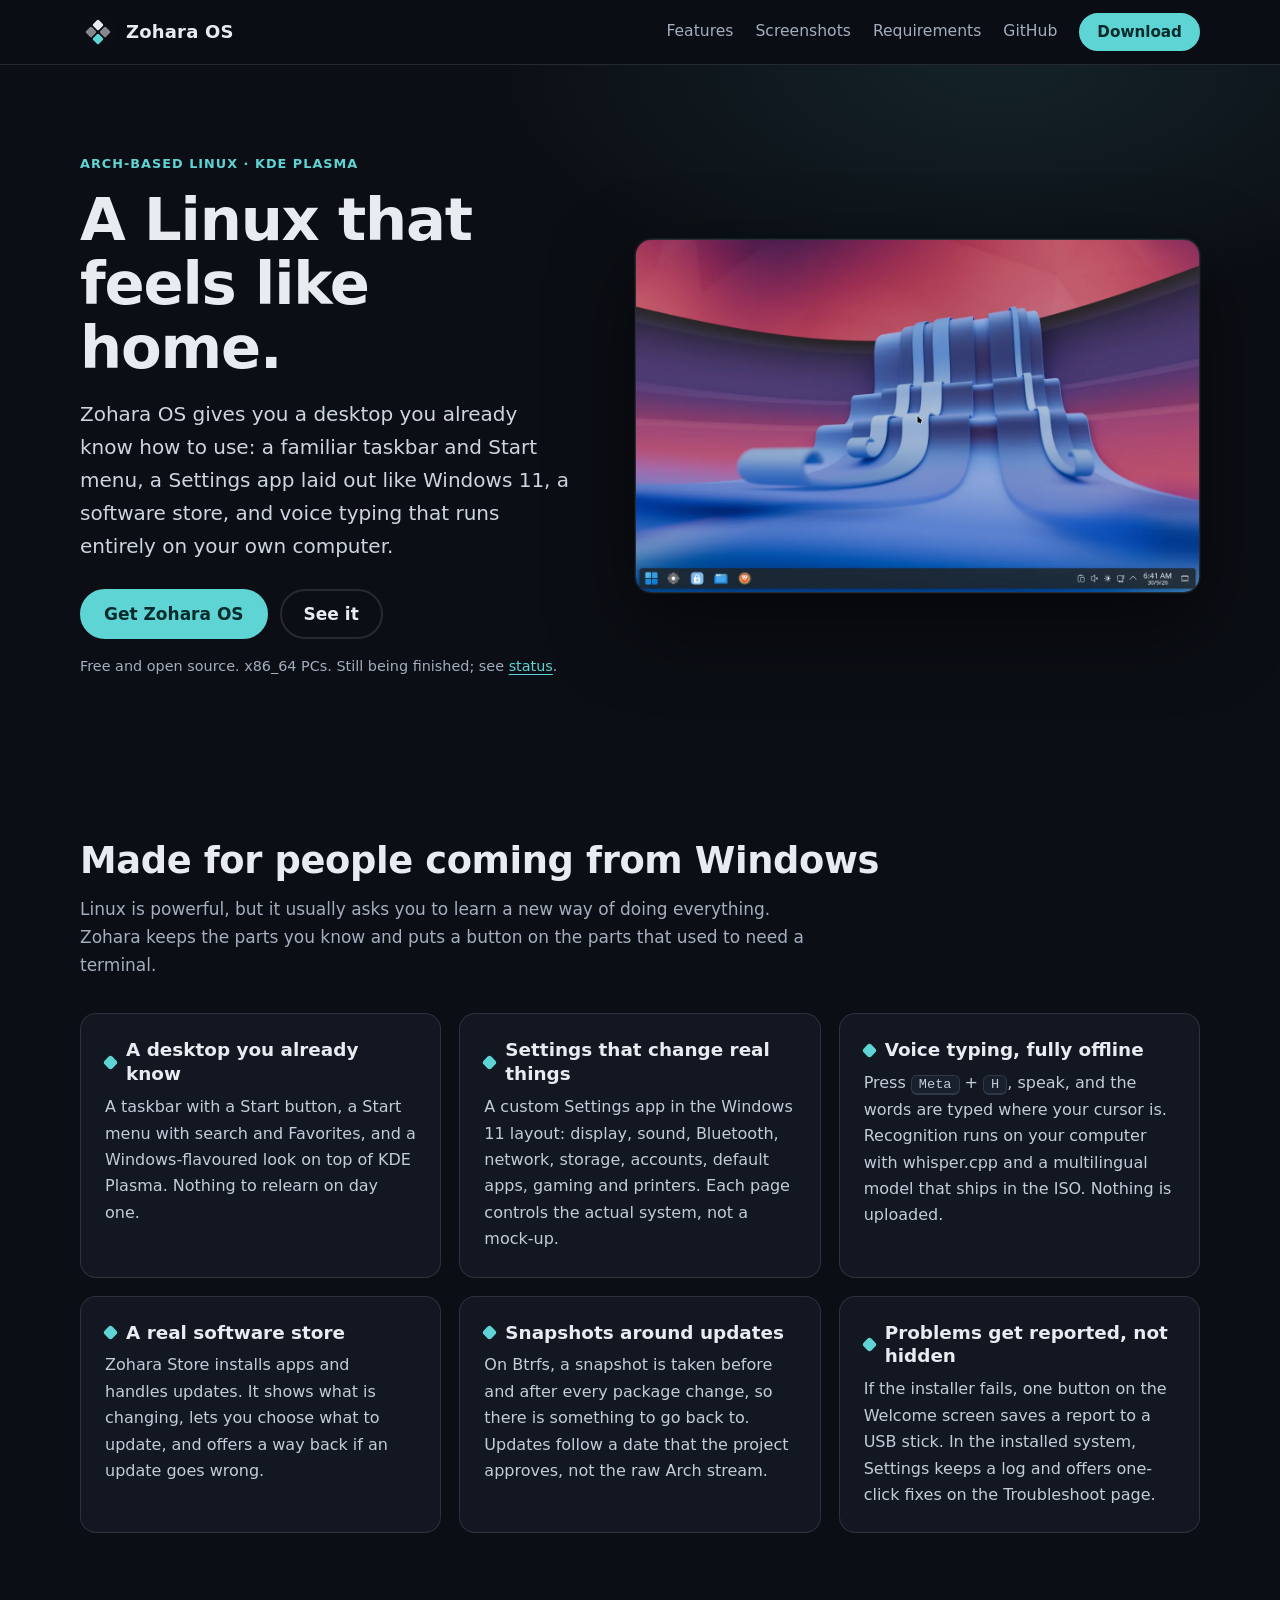
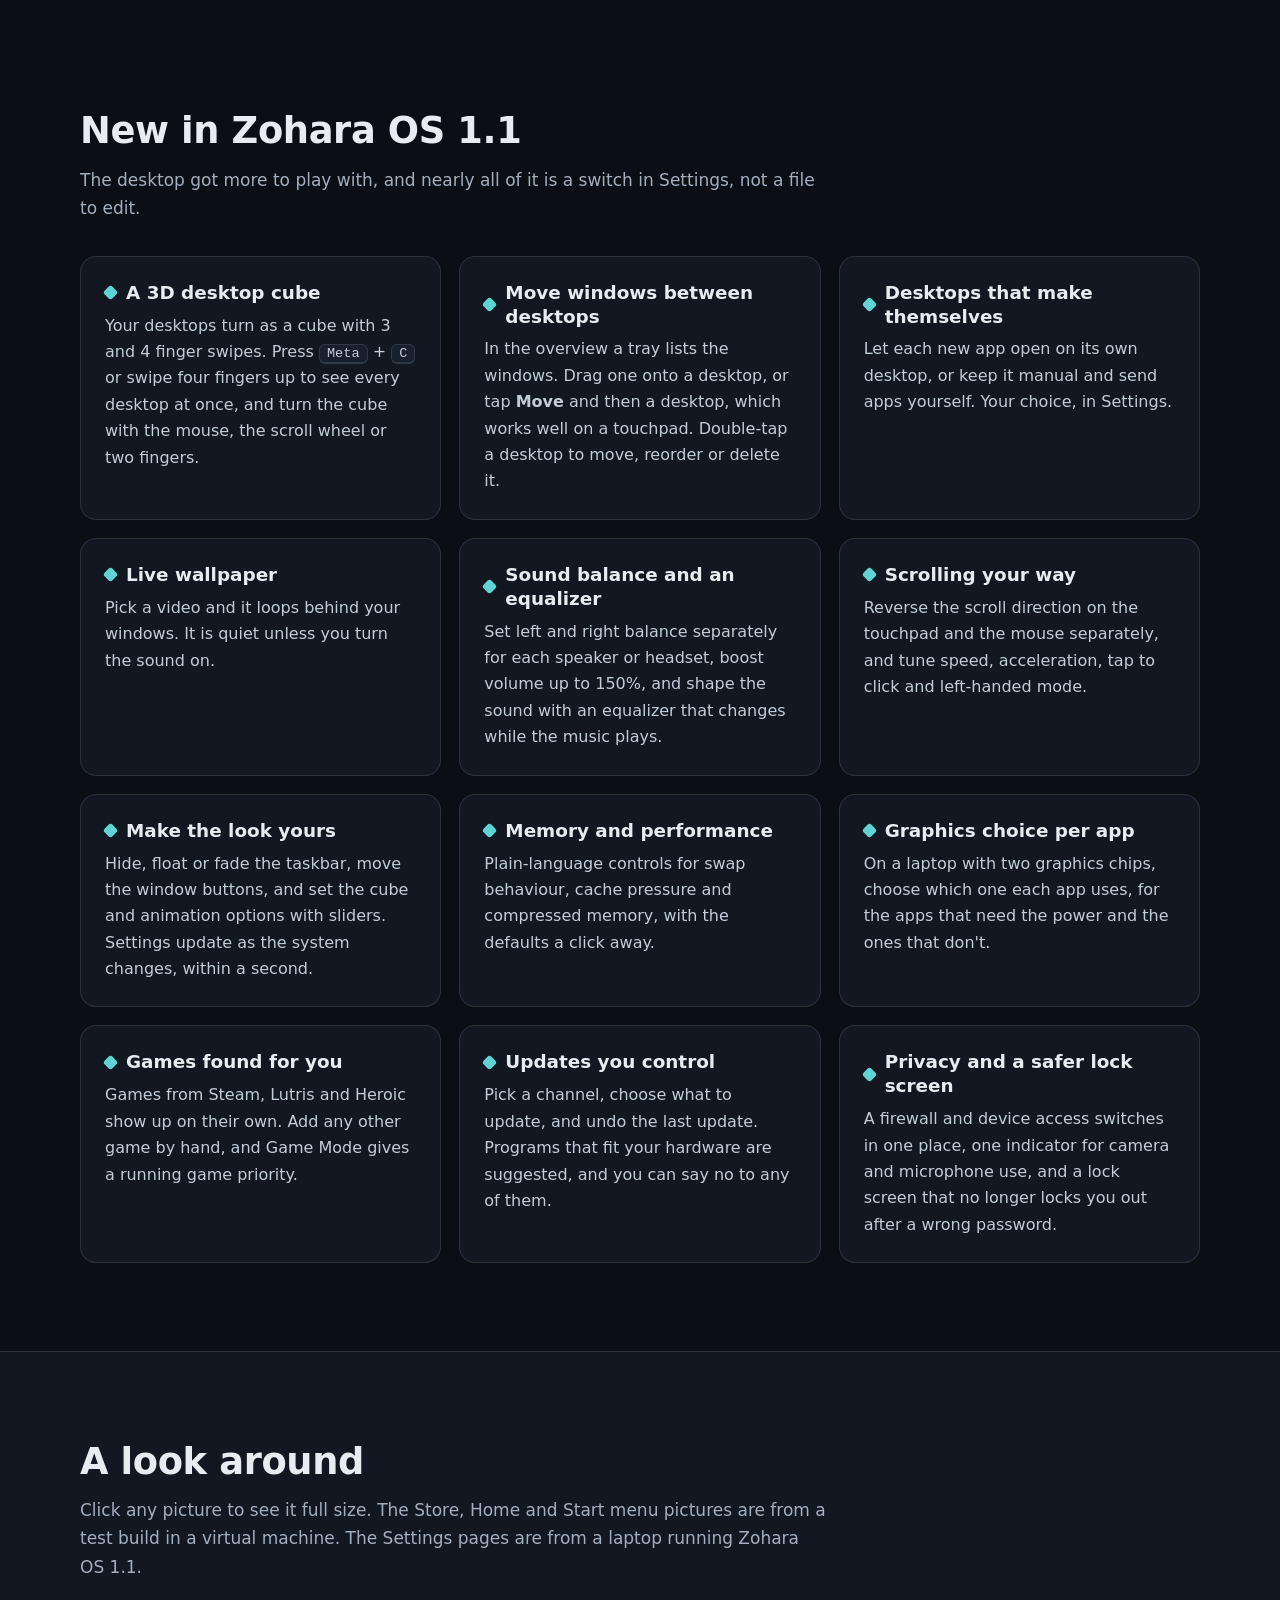
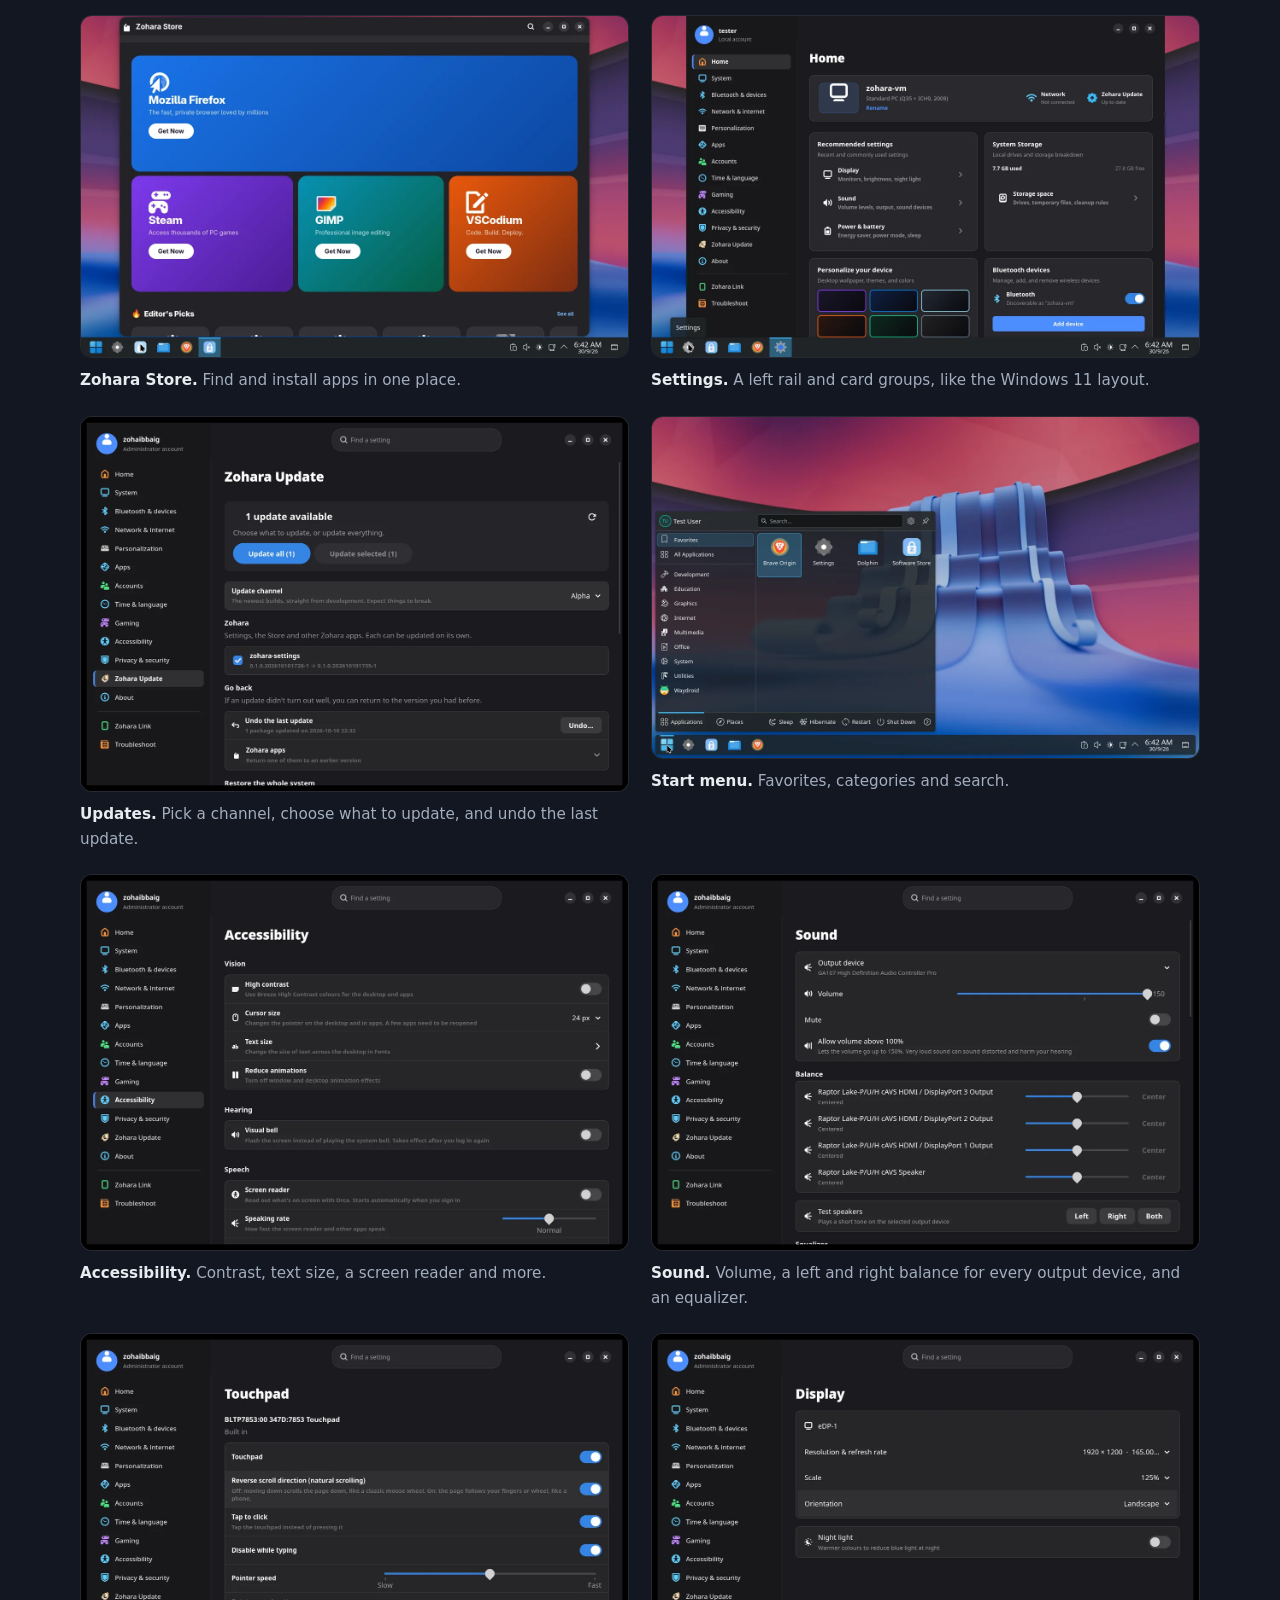
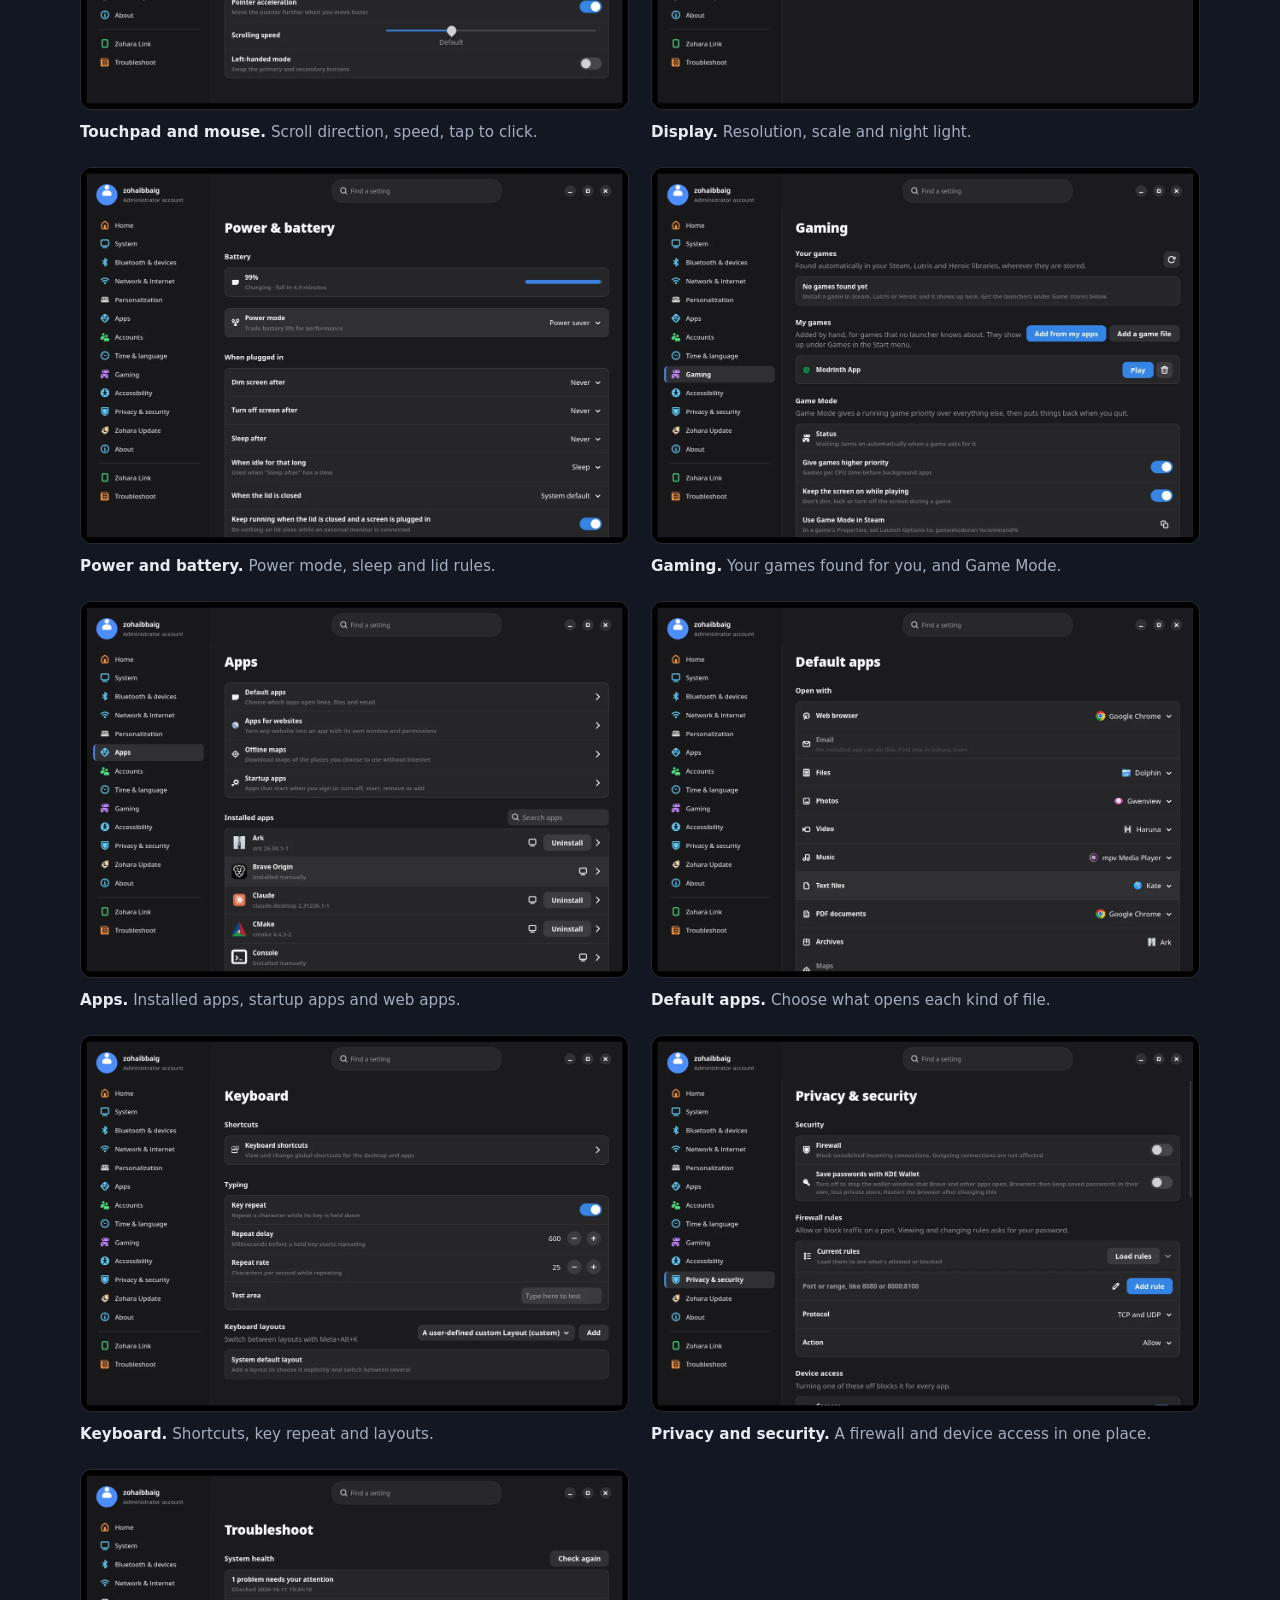
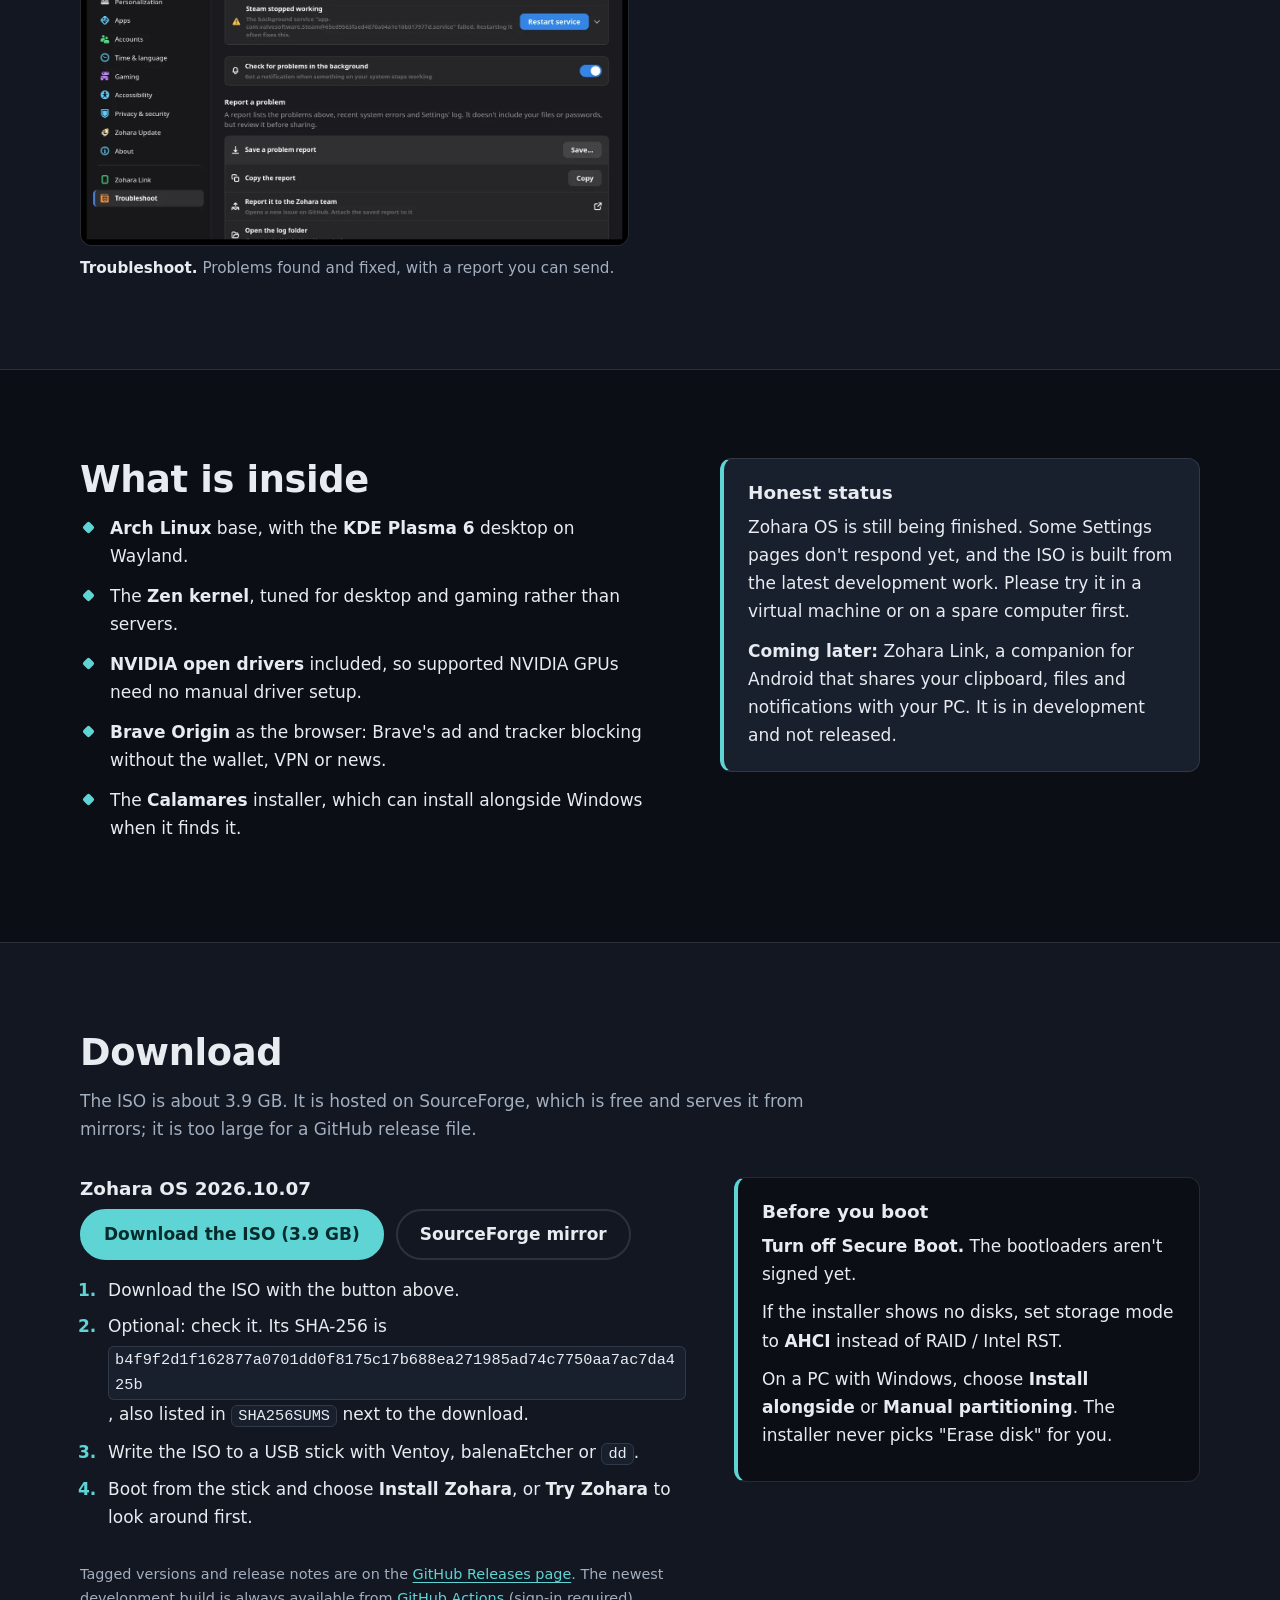
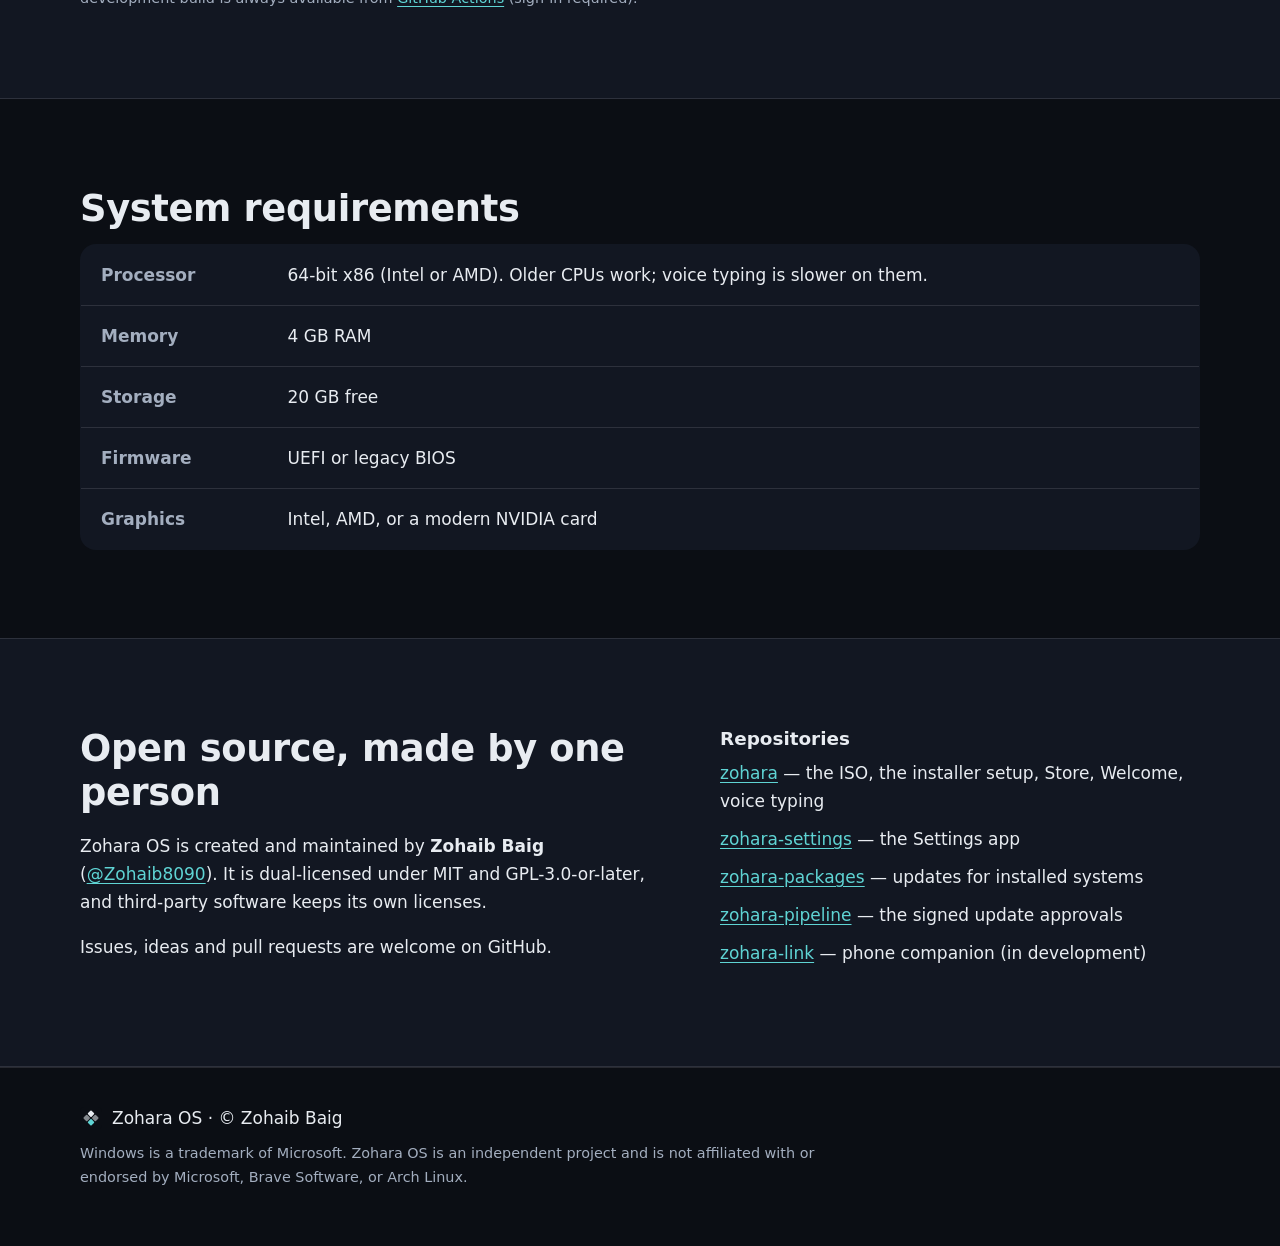
==== index.html @ bcb79da7 "Draft for Zohara OS 1.1: new features section (12 cards), real Settings screenshots, updated descrip" ====
<!doctype html>
<html lang="en">
<head>
  <meta charset="utf-8">
  <meta name="viewport" content="width=device-width, initial-scale=1">
  <title>Zohara OS — a Linux that feels like home</title>
  <meta name="description" content="Zohara OS 1.1 is an Arch-based Linux with a desktop Windows users already know: a taskbar and Start menu, a 3D desktop cube, a Windows 11-style Settings app, a software store and voice typing that runs on your own computer.">
  <meta name="theme-color" content="#0B0E14">
  <meta name="color-scheme" content="dark">
  <meta property="og:title" content="Zohara OS — a Linux that feels like home">
  <meta property="og:description" content="A Windows-familiar Linux desktop with its own Settings app, software store and offline voice typing.">
  <meta property="og:type" content="website">
  <link rel="canonical" href="https://zohara-website.onrender.com/">
  <meta property="og:url" content="https://zohara-website.onrender.com/">
  <meta property="og:image" content="https://zohara-website.onrender.com/assets/img/desktop.webp">
  <meta name="twitter:card" content="summary_large_image">
  <link rel="icon" href="assets/logo.svg" type="image/svg+xml">
  <link rel="stylesheet" href="style.css">
</head>
<body>
  <a class="skip" href="#main">Skip to content</a>

  <header class="site-header">
    <div class="wrap bar">
      <a class="brand" href="#top" aria-label="Zohara OS, home">
        <img src="assets/logo.svg" width="36" height="36" alt="">
        <span>Zohara OS</span>
      </a>
      <nav aria-label="Main">
        <a href="#features">Features</a>
        <a href="#screenshots">Screenshots</a>
        <a href="#requirements">Requirements</a>
        <a href="https://github.com/Zohaib8090/zohara">GitHub</a>
        <a class="btn btn-small" href="#download">Download</a>
      </nav>
    </div>
  </header>

  <main id="main">
    <section class="hero" id="top">
      <div class="wrap hero-grid">
        <div class="hero-text">
          <p class="eyebrow">Arch-based Linux · KDE Plasma</p>
          <h1>A Linux that feels like home.</h1>
          <p class="lead">Zohara OS gives you a desktop you already know how to use: a familiar taskbar and Start menu, a Settings app laid out like Windows 11, a software store, and voice typing that runs entirely on your own computer.</p>
          <p class="cta">
            <a class="btn" href="#download">Get Zohara OS</a>
            <a class="btn btn-ghost" href="#screenshots">See it</a>
          </p>
          <p class="fine">Free and open source. x86_64 PCs. Still being finished; see <a href="#status">status</a>.</p>
        </div>
        <figure class="hero-shot">
          <img src="assets/img/desktop.webp" width="1280" height="800" alt="The Zohara OS desktop: a blue and coral wallpaper, with a taskbar along the bottom holding the Start button, Settings, Software Store, Files and Brave Origin.">
        </figure>
      </div>
    </section>

    <section id="features" class="section">
      <div class="wrap">
        <h2>Made for people coming from Windows</h2>
        <p class="section-lead">Linux is powerful, but it usually asks you to learn a new way of doing everything. Zohara keeps the parts you know and puts a button on the parts that used to need a terminal.</p>
        <div class="cards">
          <article class="card">
            <h3>A desktop you already know</h3>
            <p>A taskbar with a Start button, a Start menu with search and Favorites, and a Windows-flavoured look on top of KDE Plasma. Nothing to relearn on day one.</p>
          </article>
          <article class="card">
            <h3>Settings that change real things</h3>
            <p>A custom Settings app in the Windows 11 layout: display, sound, Bluetooth, network, storage, accounts, default apps, gaming and printers. Each page controls the actual system, not a mock-up.</p>
          </article>
          <article class="card">
            <h3>Voice typing, fully offline</h3>
            <p>Press <kbd>Meta</kbd> + <kbd>H</kbd>, speak, and the words are typed where your cursor is. Recognition runs on your computer with whisper.cpp and a multilingual model that ships in the ISO. Nothing is uploaded.</p>
          </article>
          <article class="card">
            <h3>A real software store</h3>
            <p>Zohara Store installs apps and handles updates. It shows what is changing, lets you choose what to update, and offers a way back if an update goes wrong.</p>
          </article>
          <article class="card">
            <h3>Snapshots around updates</h3>
            <p>On Btrfs, a snapshot is taken before and after every package change, so there is something to go back to. Updates follow a date that the project approves, not the raw Arch stream.</p>
          </article>
          <article class="card">
            <h3>Problems get reported, not hidden</h3>
            <p>If the installer fails, one button on the Welcome screen saves a report to a USB stick. In the installed system, Settings keeps a log and offers one-click fixes on the Troubleshoot page.</p>
          </article>
        </div>
      </div>
    </section>

    <section id="new" class="section">
      <div class="wrap">
        <h2>New in Zohara OS 1.1</h2>
        <p class="section-lead">The desktop got more to play with, and nearly all of it is a switch in Settings, not a file to edit.</p>
        <div class="cards">
          <article class="card">
            <h3>A 3D desktop cube</h3>
            <p>Your desktops turn as a cube with 3 and 4 finger swipes. Press <kbd>Meta</kbd> + <kbd>C</kbd> or swipe four fingers up to see every desktop at once, and turn the cube with the mouse, the scroll wheel or two fingers.</p>
          </article>
          <article class="card">
            <h3>Move windows between desktops</h3>
            <p>In the overview a tray lists the windows. Drag one onto a desktop, or tap <strong>Move</strong> and then a desktop, which works well on a touchpad. Double-tap a desktop to move, reorder or delete it.</p>
          </article>
          <article class="card">
            <h3>Desktops that make themselves</h3>
            <p>Let each new app open on its own desktop, or keep it manual and send apps yourself. Your choice, in Settings.</p>
          </article>
          <article class="card">
            <h3>Live wallpaper</h3>
            <p>Pick a video and it loops behind your windows. It is quiet unless you turn the sound on.</p>
          </article>
          <article class="card">
            <h3>Sound balance and an equalizer</h3>
            <p>Set left and right balance separately for each speaker or headset, boost volume up to 150%, and shape the sound with an equalizer that changes while the music plays.</p>
          </article>
          <article class="card">
            <h3>Scrolling your way</h3>
            <p>Reverse the scroll direction on the touchpad and the mouse separately, and tune speed, acceleration, tap to click and left-handed mode.</p>
          </article>
          <article class="card">
            <h3>Make the look yours</h3>
            <p>Hide, float or fade the taskbar, move the window buttons, and set the cube and animation options with sliders. Settings update as the system changes, within a second.</p>
          </article>
          <article class="card">
            <h3>Memory and performance</h3>
            <p>Plain-language controls for swap behaviour, cache pressure and compressed memory, with the defaults a click away.</p>
          </article>
          <article class="card">
            <h3>Graphics choice per app</h3>
            <p>On a laptop with two graphics chips, choose which one each app uses, for the apps that need the power and the ones that don't.</p>
          </article>
          <article class="card">
            <h3>Games found for you</h3>
            <p>Games from Steam, Lutris and Heroic show up on their own. Add any other game by hand, and Game Mode gives a running game priority.</p>
          </article>
          <article class="card">
            <h3>Updates you control</h3>
            <p>Pick a channel, choose what to update, and undo the last update. Programs that fit your hardware are suggested, and you can say no to any of them.</p>
          </article>
          <article class="card">
            <h3>Privacy and a safer lock screen</h3>
            <p>A firewall and device access switches in one place, one indicator for camera and microphone use, and a lock screen that no longer locks you out after a wrong password.</p>
          </article>
        </div>
      </div>
    </section>

    <section id="screenshots" class="section alt">
      <div class="wrap">
        <h2>A look around</h2>
        <p class="section-lead">Click any picture to see it full size. The Store, Home and Start menu pictures are from a test build in a virtual machine. The Settings pages are from a laptop running Zohara OS 1.1.</p>
        <div class="gallery">
          <figure>
            <a href="assets/img/store.webp"><img loading="lazy" src="assets/img/store.webp" width="1280" height="800" alt="Zohara Store's home page with large cards for Firefox, Steam, GIMP and VSCodium, and an Editor's Picks row below."></a>
            <figcaption><strong>Zohara Store.</strong> Find and install apps in one place.</figcaption>
          </figure>
          <figure>
            <a href="assets/img/settings-home.webp"><img loading="lazy" src="assets/img/settings-home.webp" width="1280" height="800" alt="Zohara Settings home page showing the device name, network and update status, storage use, recommended settings and Bluetooth."></a>
            <figcaption><strong>Settings.</strong> A left rail and card groups, like the Windows 11 layout.</figcaption>
          </figure>
          <figure>
            <a href="assets/img/settings-update.webp"><img loading="lazy" src="assets/img/settings-update.webp" width="1280" height="877" alt="The Zohara Update page with an update available, an update channel picker, the list of Zohara apps and an Undo the last update button."></a>
            <figcaption><strong>Updates.</strong> Pick a channel, choose what to update, and undo the last update.</figcaption>
          </figure>
          <figure>
            <a href="assets/img/start-menu.webp"><img loading="lazy" src="assets/img/start-menu.webp" width="1280" height="800" alt="The Start menu open over the desktop, with Favorites for Brave Origin, Settings, Dolphin and Software Store, and categories on the left."></a>
            <figcaption><strong>Start menu.</strong> Favorites, categories and search.</figcaption>
          </figure>
          <figure>
            <a href="assets/img/settings-accessibility.webp"><img loading="lazy" src="assets/img/settings-accessibility.webp" width="1280" height="877" alt="The Accessibility settings page with high contrast, cursor size, text size, reduce animations, visual bell, screen reader and speaking rate."></a>
            <figcaption><strong>Accessibility.</strong> Contrast, text size, a screen reader and more.</figcaption>
          </figure>
          <figure>
            <a href="assets/img/settings-sound.webp"><img loading="lazy" src="assets/img/settings-sound.webp" width="1280" height="877" alt="The Sound page with an output device picker, a volume slider that goes to 150 percent, and a Balance section with a left and right slider for each output device."></a>
            <figcaption><strong>Sound.</strong> Volume, a left and right balance for every output device, and an equalizer.</figcaption>
          </figure>
          <figure>
            <a href="assets/img/settings-touchpad.webp"><img loading="lazy" src="assets/img/settings-touchpad.webp" width="1280" height="877" alt="The Touchpad page with switches for reverse scroll direction, tap to click and disable while typing, and sliders for pointer speed and scrolling speed."></a>
            <figcaption><strong>Touchpad and mouse.</strong> Scroll direction, speed, tap to click.</figcaption>
          </figure>
          <figure>
            <a href="assets/img/settings-display.webp"><img loading="lazy" src="assets/img/settings-display.webp" width="1280" height="877" alt="The Display page with resolution and refresh rate, scale, orientation and a night light switch."></a>
            <figcaption><strong>Display.</strong> Resolution, scale and night light.</figcaption>
          </figure>
          <figure>
            <a href="assets/img/settings-power.webp"><img loading="lazy" src="assets/img/settings-power.webp" width="1280" height="877" alt="The Power and battery page with the battery level, a power mode picker and sleep and screen-off timers."></a>
            <figcaption><strong>Power and battery.</strong> Power mode, sleep and lid rules.</figcaption>
          </figure>
          <figure>
            <a href="assets/img/settings-gaming.webp"><img loading="lazy" src="assets/img/settings-gaming.webp" width="1280" height="877" alt="The Gaming page with Your games, My games, and Game Mode switches for higher priority and keeping the screen on."></a>
            <figcaption><strong>Gaming.</strong> Your games found for you, and Game Mode.</figcaption>
          </figure>
          <figure>
            <a href="assets/img/settings-apps.webp"><img loading="lazy" src="assets/img/settings-apps.webp" width="1280" height="877" alt="The Apps page with default apps, apps for websites, offline maps and startup apps, and a list of installed apps."></a>
            <figcaption><strong>Apps.</strong> Installed apps, startup apps and web apps.</figcaption>
          </figure>
          <figure>
            <a href="assets/img/settings-default-apps.webp"><img loading="lazy" src="assets/img/settings-default-apps.webp" width="1280" height="877" alt="The Default apps page with a choice for web browser, files, photos, video, music, text files and PDF documents."></a>
            <figcaption><strong>Default apps.</strong> Choose what opens each kind of file.</figcaption>
          </figure>
          <figure>
            <a href="assets/img/settings-keyboard.webp"><img loading="lazy" src="assets/img/settings-keyboard.webp" width="1280" height="877" alt="The Keyboard page with keyboard shortcuts, key repeat settings and keyboard layouts."></a>
            <figcaption><strong>Keyboard.</strong> Shortcuts, key repeat and layouts.</figcaption>
          </figure>
          <figure>
            <a href="assets/img/settings-privacy.webp"><img loading="lazy" src="assets/img/settings-privacy.webp" width="1280" height="877" alt="The Privacy and security page with a firewall switch, password saving switch and firewall rules."></a>
            <figcaption><strong>Privacy and security.</strong> A firewall and device access in one place.</figcaption>
          </figure>
          <figure>
            <a href="assets/img/settings-troubleshoot.webp"><img loading="lazy" src="assets/img/settings-troubleshoot.webp" width="1280" height="877" alt="The Troubleshoot page showing system health, a one-click fix for a stopped service, and options to save a problem report."></a>
            <figcaption><strong>Troubleshoot.</strong> Problems found and fixed, with a report you can send.</figcaption>
          </figure>
        </div>
      </div>
    </section>

    <section class="section">
      <div class="wrap two">
        <div>
          <h2>What is inside</h2>
          <ul class="ticks">
            <li><strong>Arch Linux</strong> base, with the <strong>KDE Plasma 6</strong> desktop on Wayland.</li>
            <li>The <strong>Zen kernel</strong>, tuned for desktop and gaming rather than servers.</li>
            <li><strong>NVIDIA open drivers</strong> included, so supported NVIDIA GPUs need no manual driver setup.</li>
            <li><strong>Brave Origin</strong> as the browser: Brave's ad and tracker blocking without the wallet, VPN or news.</li>
            <li>The <strong>Calamares</strong> installer, which can install alongside Windows when it finds it.</li>
          </ul>
        </div>
        <aside class="note" id="status">
          <h3>Honest status</h3>
          <p>Zohara OS is still being finished. Some Settings pages don't respond yet, and the ISO is built from the latest development work. Please try it in a virtual machine or on a spare computer first.</p>
          <p><strong>Coming later:</strong> Zohara Link, a companion for Android that shares your clipboard, files and notifications with your PC. It is in development and not released.</p>
        </aside>
      </div>
    </section>

    <section id="download" class="section alt">
      <div class="wrap">
        <h2>Download</h2>
        <p class="section-lead">The ISO is about 3.9&nbsp;GB. It is hosted on SourceForge, which is free and serves it from mirrors; it is too large for a GitHub release file.</p>
        <div class="download">
          <div>
            <h3>Zohara OS 2026.10.07</h3>
            <p class="cta"><a class="btn" href="https://objectstorage.ap-mumbai-1.oraclecloud.com/n/bm27e3oxmp04/b/zohara-os/o/zohara-os-2026.10.07-x86_64.iso">Download the ISO (3.9&nbsp;GB)</a> <a class="btn btn-ghost" href="https://sourceforge.net/projects/zohara-os/files/2026.10.07/zohara-os-2026.10.07-x86_64.iso/download">SourceForge mirror</a></p>
            <ol class="steps">
              <li>Download the ISO with the button above.</li>
              <li>Optional: check it. Its SHA-256 is <code class="hash">b4f9f2d1f162877a0701dd0f8175c17b688ea271985ad74c7750aa7ac7da425b</code>, also listed in <code>SHA256SUMS</code> next to the download.</li>
              <li>Write the ISO to a USB stick with Ventoy, balenaEtcher or <code>dd</code>.</li>
              <li>Boot from the stick and choose <strong>Install Zohara</strong>, or <strong>Try Zohara</strong> to look around first.</li>
            </ol>
            <p class="fine">Tagged versions and release notes are on the <a href="https://github.com/Zohaib8090/zohara/releases">GitHub Releases page</a>. The newest development build is always available from <a href="https://github.com/Zohaib8090/zohara/actions/workflows/build-iso.yml">GitHub Actions</a> (sign-in required).</p>
          </div>
          <aside class="note">
            <h3>Before you boot</h3>
            <ul class="plain">
              <li><strong>Turn off Secure Boot.</strong> The bootloaders aren't signed yet.</li>
              <li>If the installer shows no disks, set storage mode to <strong>AHCI</strong> instead of RAID / Intel RST.</li>
              <li>On a PC with Windows, choose <strong>Install alongside</strong> or <strong>Manual partitioning</strong>. The installer never picks "Erase disk" for you.</li>
            </ul>
          </aside>
        </div>
      </div>
    </section>

    <section id="requirements" class="section">
      <div class="wrap">
        <h2>System requirements</h2>
        <table class="req">
          <caption class="sr">Minimum requirements</caption>
          <tbody>
            <tr><th scope="row">Processor</th><td>64-bit x86 (Intel or AMD). Older CPUs work; voice typing is slower on them.</td></tr>
            <tr><th scope="row">Memory</th><td>4&nbsp;GB RAM</td></tr>
            <tr><th scope="row">Storage</th><td>20&nbsp;GB free</td></tr>
            <tr><th scope="row">Firmware</th><td>UEFI or legacy BIOS</td></tr>
            <tr><th scope="row">Graphics</th><td>Intel, AMD, or a modern NVIDIA card</td></tr>
          </tbody>
        </table>
      </div>
    </section>

    <section class="section alt">
      <div class="wrap two">
        <div>
          <h2>Open source, made by one person</h2>
          <p>Zohara OS is created and maintained by <strong>Zohaib Baig</strong> (<a href="https://github.com/Zohaib8090">@Zohaib8090</a>). It is dual-licensed under MIT and GPL-3.0-or-later, and third-party software keeps its own licenses.</p>
          <p>Issues, ideas and pull requests are welcome on GitHub.</p>
        </div>
        <div>
          <h3>Repositories</h3>
          <ul class="plain">
            <li><a href="https://github.com/Zohaib8090/zohara">zohara</a> — the ISO, the installer setup, Store, Welcome, voice typing</li>
            <li><a href="https://github.com/Zohaib8090/zohara-settings">zohara-settings</a> — the Settings app</li>
            <li><a href="https://github.com/Zohaib8090/zohara-packages">zohara-packages</a> — updates for installed systems</li>
            <li><a href="https://github.com/Zohaib8090/zohara-pipeline">zohara-pipeline</a> — the signed update approvals</li>
            <li><a href="https://github.com/Zohaib8090/zohara-link">zohara-link</a> — phone companion (in development)</li>
          </ul>
        </div>
      </div>
    </section>
  </main>

  <footer class="site-footer">
    <div class="wrap">
      <p><img src="assets/logo.svg" width="22" height="22" alt=""> Zohara OS · © Zohaib Baig</p>
      <p class="fine">Windows is a trademark of Microsoft. Zohara OS is an independent project and is not affiliated with or endorsed by Microsoft, Brave Software, or Arch Linux.</p>
    </div>
  </footer>
</body>
</html>
---- style.css ----
/* Zohara OS site. Colours come from the logo: #0B0E14 (ink), #E8ECF1 (paper), #5FD4D4 (teal). */
:root {
  --bg: #0B0E14;
  --surface: #121722;
  --surface-2: #181f2d;
  --text: #E8ECF1;
  --muted: #a3aebf;
  --accent: #5FD4D4;
  --accent-ink: #062b2d;
  --line: rgba(232, 236, 241, .12);
  --radius: 16px;
  --font: system-ui, -apple-system, "Segoe UI", Roboto, "Noto Sans", "Helvetica Neue", Arial, sans-serif;
  --mono: ui-monospace, "SF Mono", "Cascadia Mono", Menlo, Consolas, monospace;
  color-scheme: dark;
}

* { box-sizing: border-box; }
html { scroll-behavior: smooth; scroll-padding-top: 76px; }
@media (prefers-reduced-motion: reduce) { html { scroll-behavior: auto; } }

body {
  margin: 0;
  background: var(--bg);
  color: var(--text);
  font: 400 1.0625rem/1.65 var(--font);
  -webkit-font-smoothing: antialiased;
}

img { max-width: 100%; height: auto; display: block; }
a { color: var(--accent); text-underline-offset: 3px; }
a:hover { color: #8ee6e6; }
:focus-visible { outline: 3px solid var(--accent); outline-offset: 3px; border-radius: 6px; }

.wrap { width: min(1120px, 100% - 40px); margin-inline: auto; }
.sr { position: absolute; width: 1px; height: 1px; overflow: hidden; clip: rect(0 0 0 0); white-space: nowrap; }
.skip { position: absolute; left: -999px; top: 8px; background: var(--accent); color: var(--accent-ink); padding: 10px 14px; border-radius: 8px; z-index: 20; font-weight: 600; }
.skip:focus { left: 8px; }

/* Header */
.site-header { position: sticky; top: 0; z-index: 10; background: rgba(11, 14, 20, .88); backdrop-filter: blur(10px); border-bottom: 1px solid var(--line); }
.bar { display: flex; align-items: center; justify-content: space-between; gap: 16px; min-height: 64px; }
.brand { display: inline-flex; align-items: center; gap: 10px; color: var(--text); text-decoration: none; font-weight: 700; font-size: 1.125rem; letter-spacing: .01em; }
.brand img { border-radius: 9px; }
nav { display: flex; align-items: center; gap: 22px; }
nav a { color: var(--muted); text-decoration: none; font-size: .975rem; }
nav a:hover { color: var(--text); }

/* Buttons */
.btn { display: inline-block; background: var(--accent); color: var(--accent-ink); font-weight: 700; text-decoration: none; padding: 13px 22px; border-radius: 999px; border: 2px solid var(--accent); line-height: 1.2; transition: background .15s, transform .15s; }
.btn:hover { background: #8ee6e6; border-color: #8ee6e6; color: var(--accent-ink); transform: translateY(-1px); }
.btn-ghost { background: transparent; color: var(--text); border-color: var(--line); }
.btn-ghost:hover { background: var(--surface-2); border-color: var(--muted); color: var(--text); }
.btn-small { padding: 8px 16px; font-size: .95rem; }
nav a.btn { color: var(--accent-ink); }

/* Hero */
.hero { padding: clamp(40px, 7vw, 88px) 0 clamp(40px, 6vw, 72px); background: radial-gradient(900px 420px at 78% 0%, rgba(95, 212, 212, .10), transparent 60%); }
.hero-grid { display: grid; grid-template-columns: 1fr 1.15fr; gap: clamp(28px, 5vw, 64px); align-items: center; }
.eyebrow { color: var(--accent); font-weight: 600; letter-spacing: .08em; text-transform: uppercase; font-size: .8rem; margin: 0 0 14px; }
h1 { font-size: clamp(2.3rem, 5.2vw, 3.7rem); line-height: 1.08; letter-spacing: -.02em; margin: 0 0 18px; }
.lead { font-size: clamp(1.05rem, 1.6vw, 1.25rem); color: #cdd5e0; margin: 0 0 26px; max-width: 34em; }
.cta { display: flex; flex-wrap: wrap; gap: 12px; margin: 0 0 16px; }
.fine { color: var(--muted); font-size: .9rem; margin: 0; }
.hero-shot { margin: 0; border-radius: var(--radius); overflow: hidden; border: 1px solid var(--line); box-shadow: 0 30px 80px rgba(0, 0, 0, .55), 0 0 0 1px rgba(95, 212, 212, .08); }

/* Sections */
.section { padding: clamp(48px, 7vw, 88px) 0; }
.section.alt { background: var(--surface); border-block: 1px solid var(--line); }
h2 { font-size: clamp(1.65rem, 3vw, 2.3rem); line-height: 1.2; letter-spacing: -.01em; margin: 0 0 12px; }
h3 { font-size: 1.15rem; line-height: 1.3; margin: 0 0 8px; }
.section-lead { color: var(--muted); max-width: 44em; margin: 0 0 34px; }

.cards { display: grid; grid-template-columns: repeat(3, 1fr); gap: 18px; }
.card { background: var(--surface); border: 1px solid var(--line); border-radius: var(--radius); padding: 24px; }
.card h3 { display: flex; align-items: center; gap: 10px; }
.card h3::before { content: ""; flex: none; width: 11px; height: 11px; background: var(--accent); border-radius: 3px; transform: rotate(45deg); }
.card p { margin: 0; color: #c3ccd9; font-size: 1rem; }

kbd { font-family: var(--mono); font-size: .85em; background: var(--surface-2); border: 1px solid var(--line); border-bottom-width: 2px; border-radius: 6px; padding: 1px 7px; }
code { font-family: var(--mono); font-size: .9em; background: var(--surface-2); border: 1px solid var(--line); border-radius: 6px; padding: 1px 6px; }

code.hash { display: block; margin-top: 6px; overflow-wrap: anywhere; word-break: break-all; }

/* Gallery */
.gallery { display: grid; grid-template-columns: repeat(2, 1fr); gap: 22px; }
.gallery figure { margin: 0; }
.gallery a { display: block; border-radius: 12px; overflow: hidden; border: 1px solid var(--line); background: var(--bg); }
.gallery a:hover { border-color: var(--accent); }
.gallery img { width: 100%; }
figcaption { color: var(--muted); font-size: .95rem; margin-top: 10px; }
figcaption strong { color: var(--text); }

/* Two-column blocks, lists, notes */
.two { display: grid; grid-template-columns: 1.2fr 1fr; gap: clamp(28px, 5vw, 64px); align-items: start; }
.ticks, .plain { margin: 0; padding: 0; list-style: none; }
.ticks li { position: relative; padding: 0 0 12px 30px; }
.ticks li::before { content: ""; position: absolute; left: 4px; top: .55em; width: 9px; height: 9px; background: var(--accent); border-radius: 2px; transform: rotate(45deg); }
.plain li { padding: 0 0 10px; }
.note { background: var(--surface-2); border: 1px solid var(--line); border-left: 4px solid var(--accent); border-radius: 12px; padding: 22px 24px; }
.note h3 { margin-top: 0; }
.note p { margin: 0 0 12px; }
.note p:last-child { margin: 0; }
.section.alt .note { background: var(--bg); }

.download { display: grid; grid-template-columns: 1.3fr 1fr; gap: clamp(24px, 4vw, 48px); align-items: start; }
.steps { padding-left: 1.3em; margin: 0 0 24px; }
.steps li { padding: 0 0 8px 6px; }
.steps li::marker { color: var(--accent); font-weight: 700; }

table.req { width: 100%; border-collapse: collapse; background: var(--surface); border: 1px solid var(--line); border-radius: var(--radius); overflow: hidden; }
.req th, .req td { text-align: left; padding: 16px 20px; border-bottom: 1px solid var(--line); vertical-align: top; }
.req tr:last-child th, .req tr:last-child td { border-bottom: 0; }
.req th { width: 11em; color: var(--muted); font-weight: 600; }

/* Footer */
.site-footer { padding: 36px 0 48px; border-top: 1px solid var(--line); }
.site-footer p { display: flex; align-items: center; gap: 10px; margin: 0 0 10px; }
.site-footer .fine { display: block; max-width: 52em; }

/* Small screens */
@media (max-width: 900px) {
  .hero-grid, .two, .download { grid-template-columns: 1fr; }
  .cards { grid-template-columns: 1fr 1fr; }
  nav a:not(.btn) { display: none; }
  .hero-shot { order: -1; }
}
@media (max-width: 620px) {
  body { font-size: 1rem; }
  .cards, .gallery { grid-template-columns: 1fr; }
  .wrap { width: calc(100% - 32px); }
  .req th { width: 7.5em; padding: 14px; }
  .req td { padding: 14px; }
  .btn { padding: 12px 18px; }
}
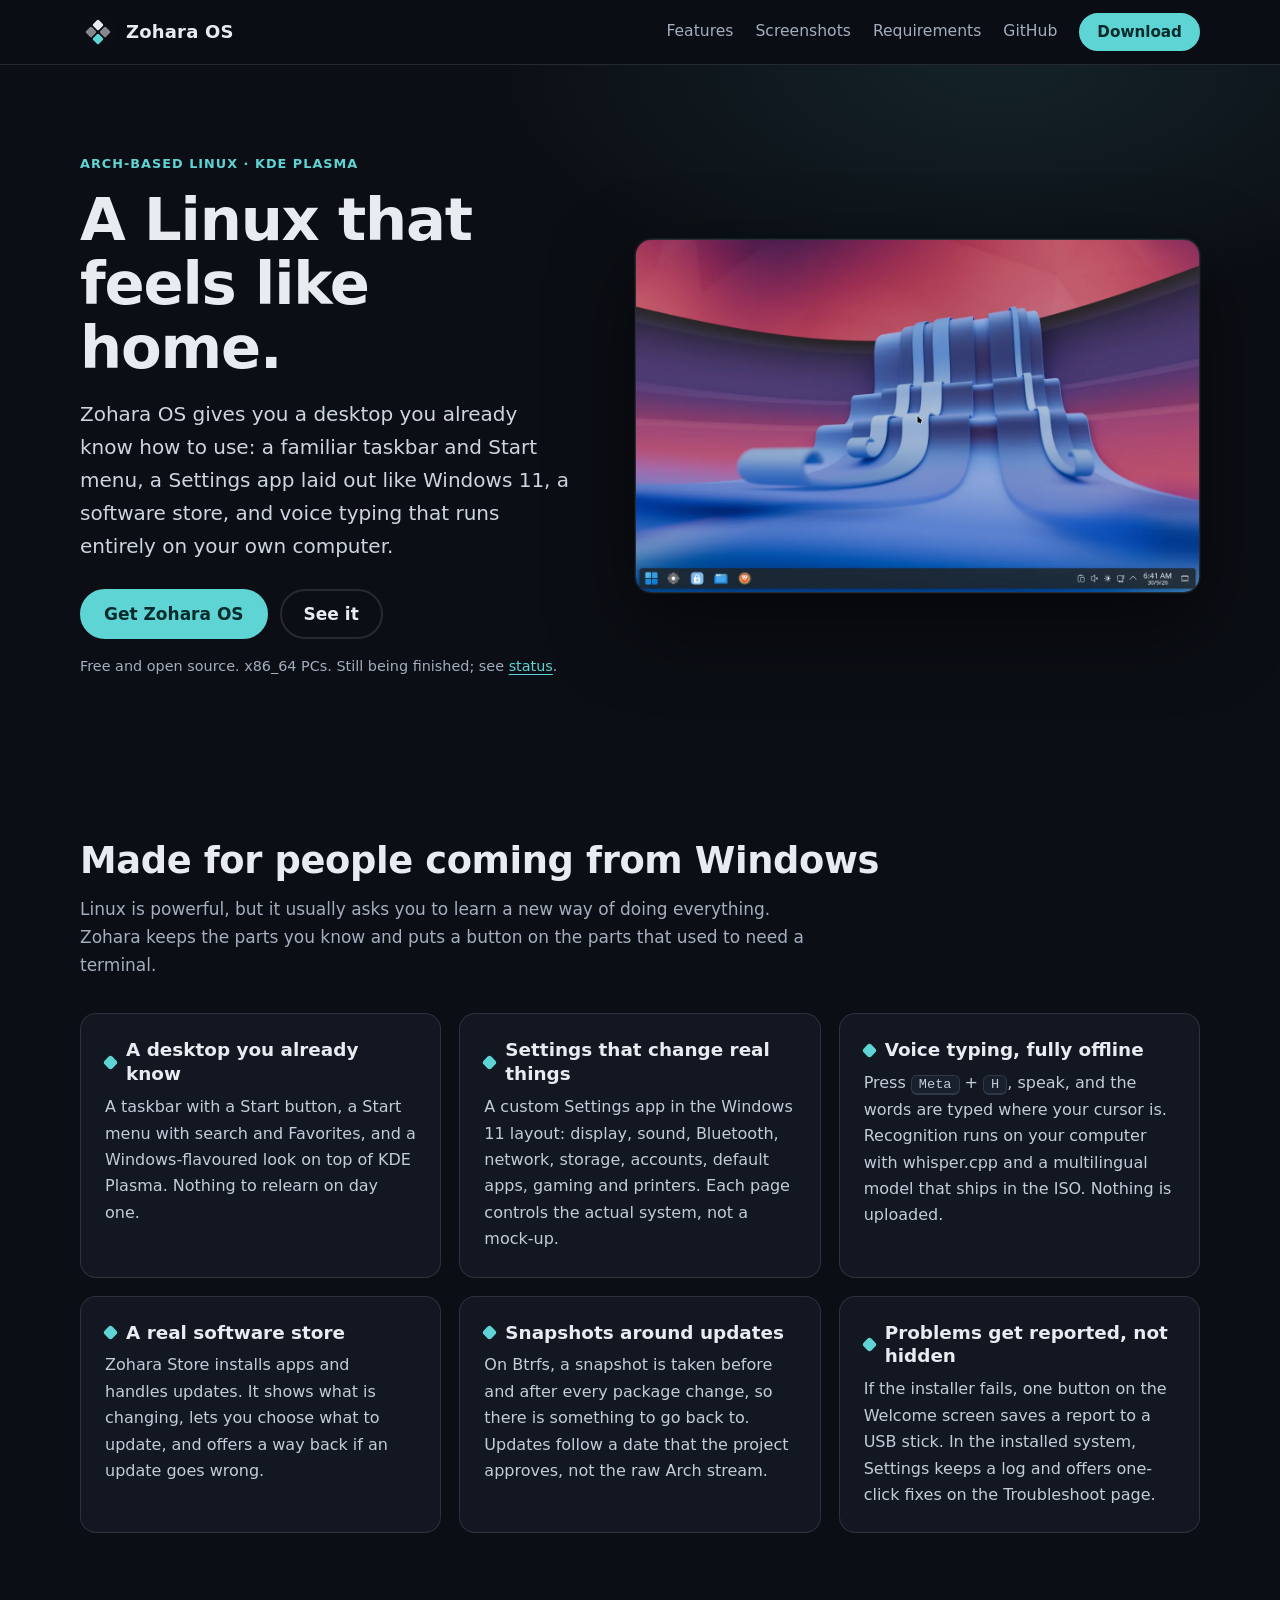
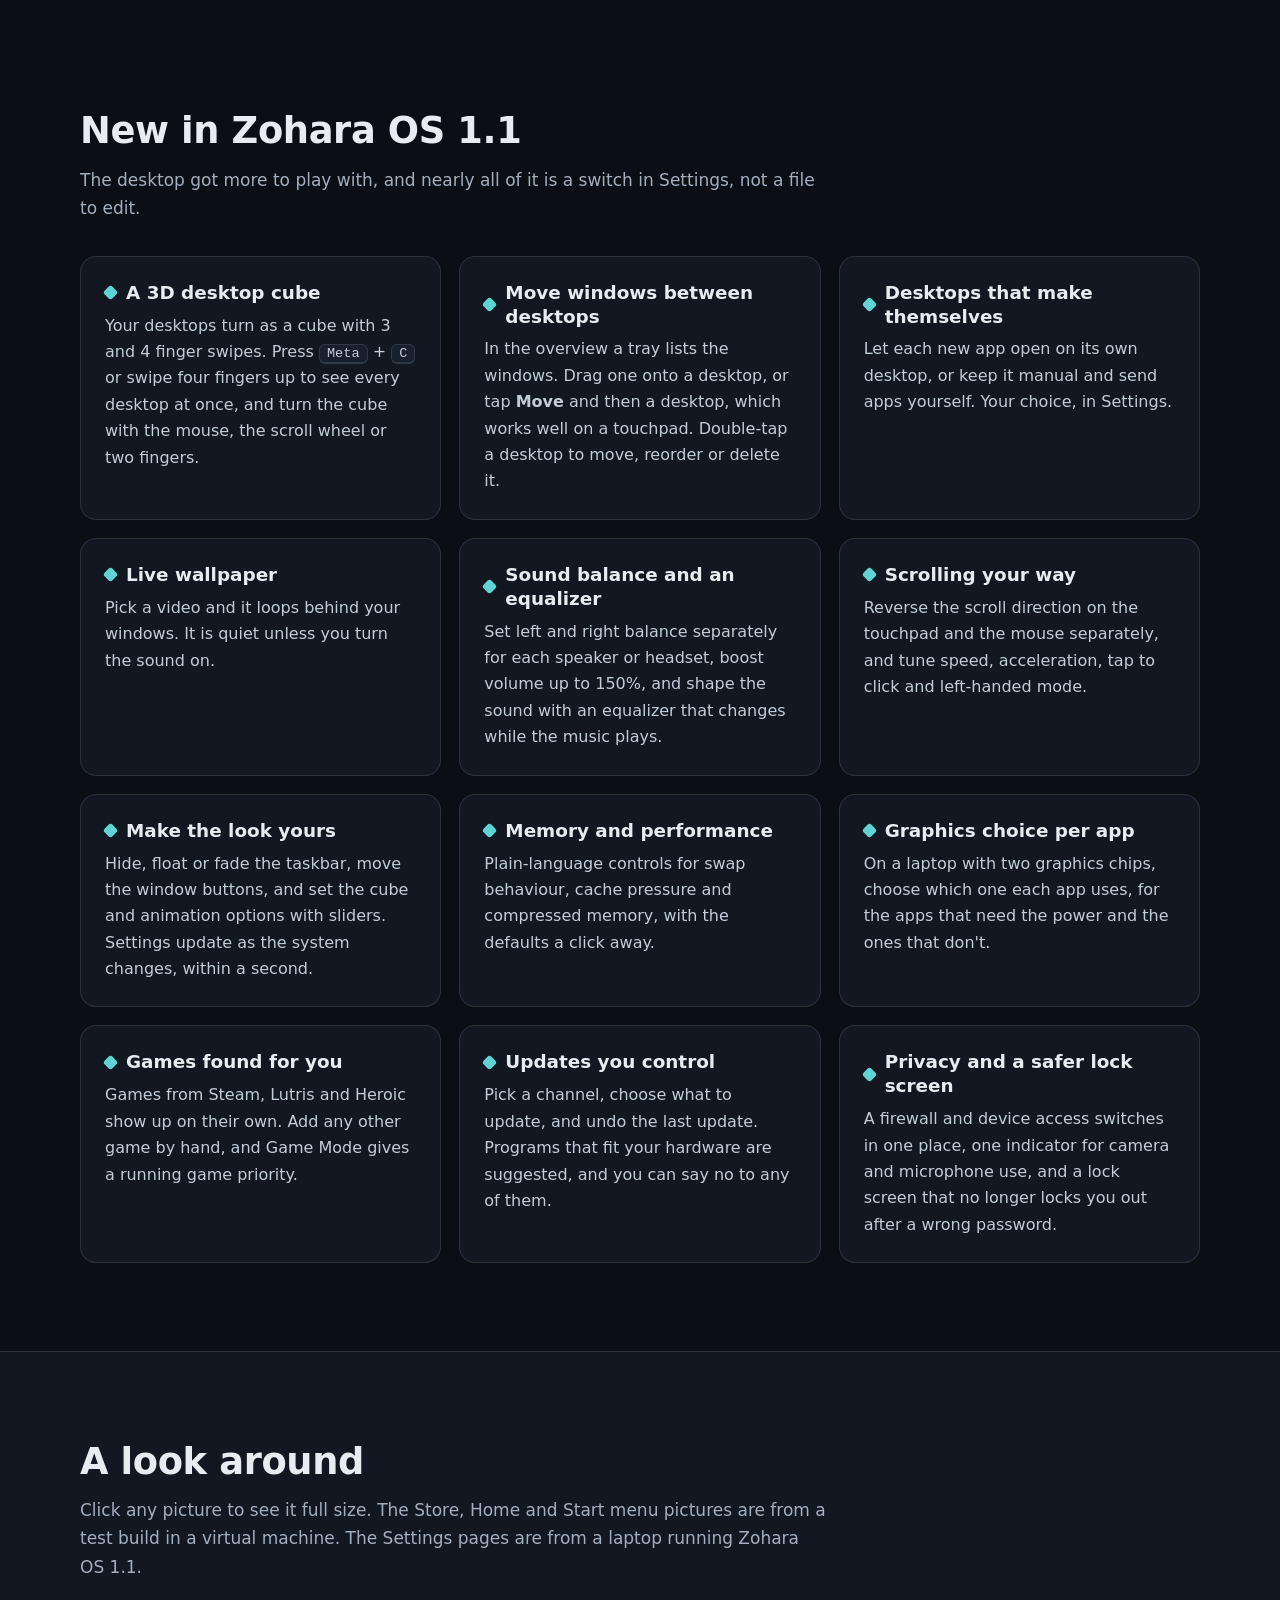
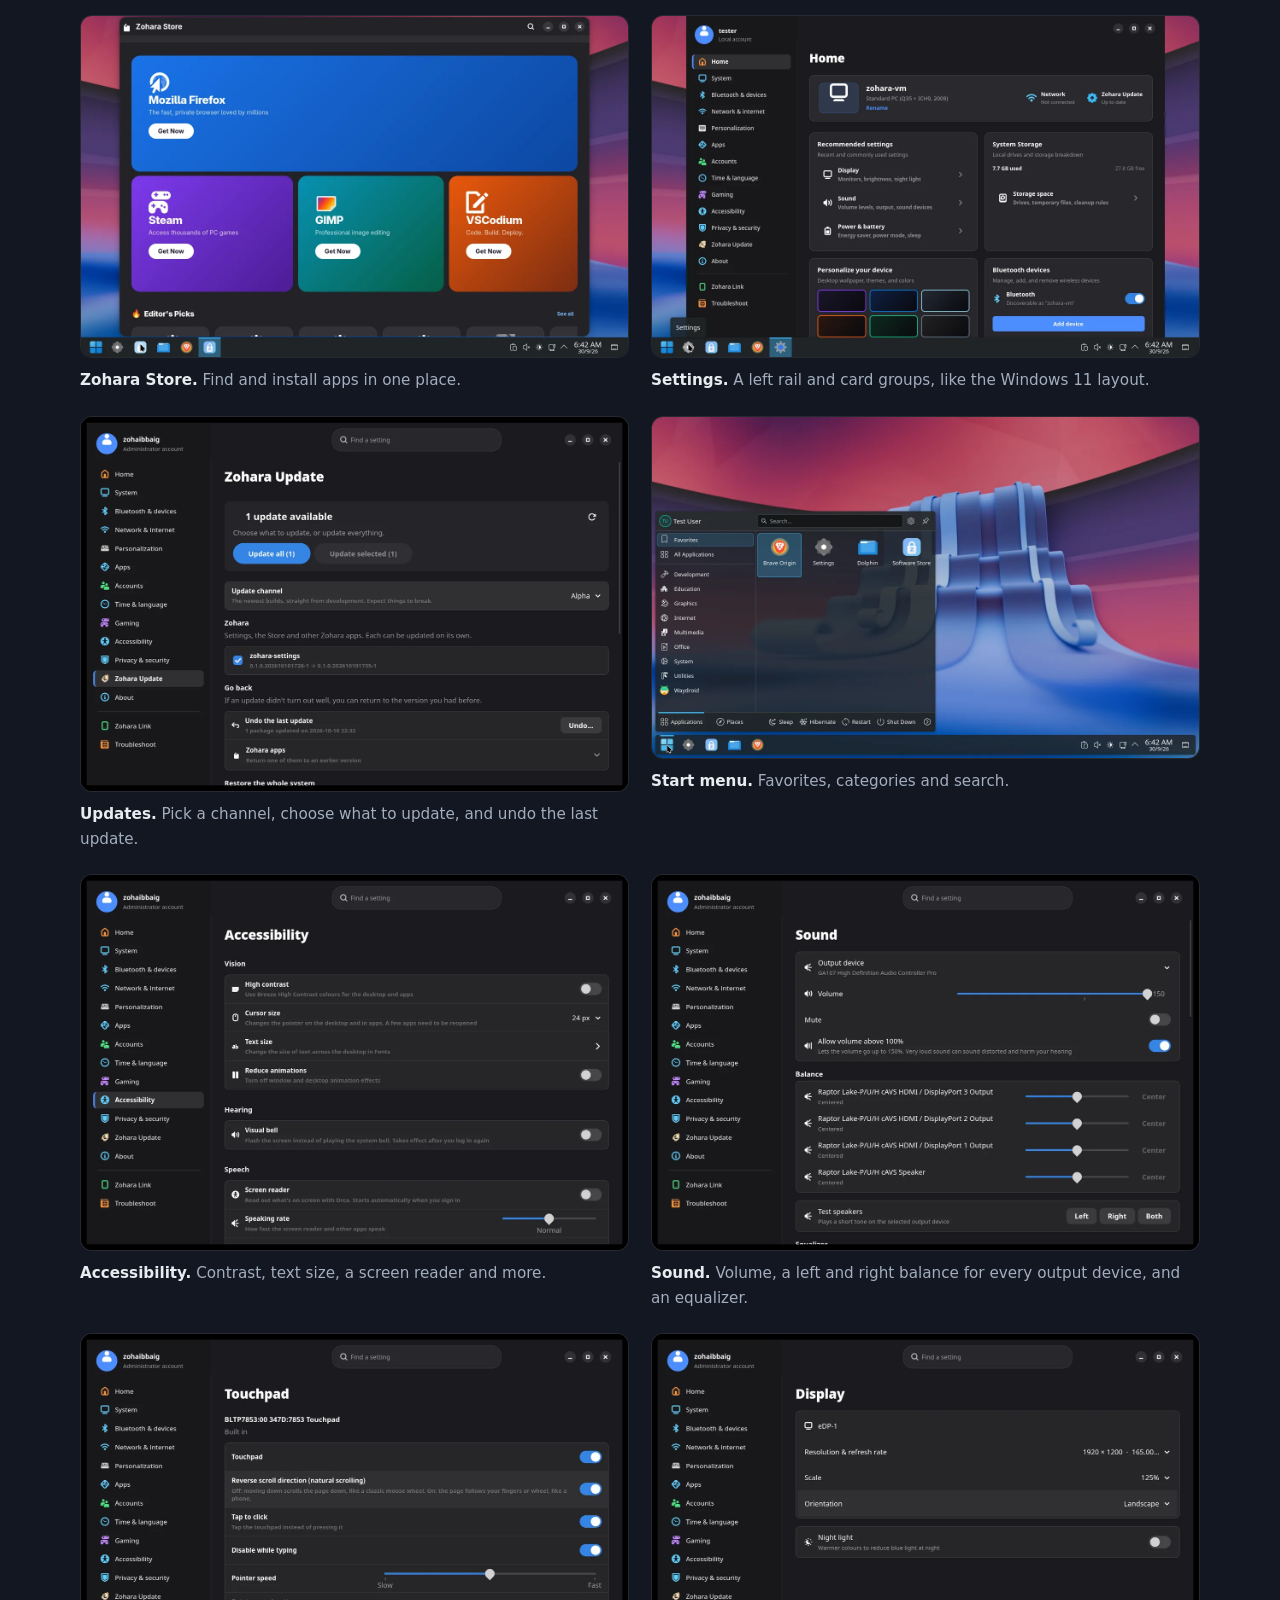
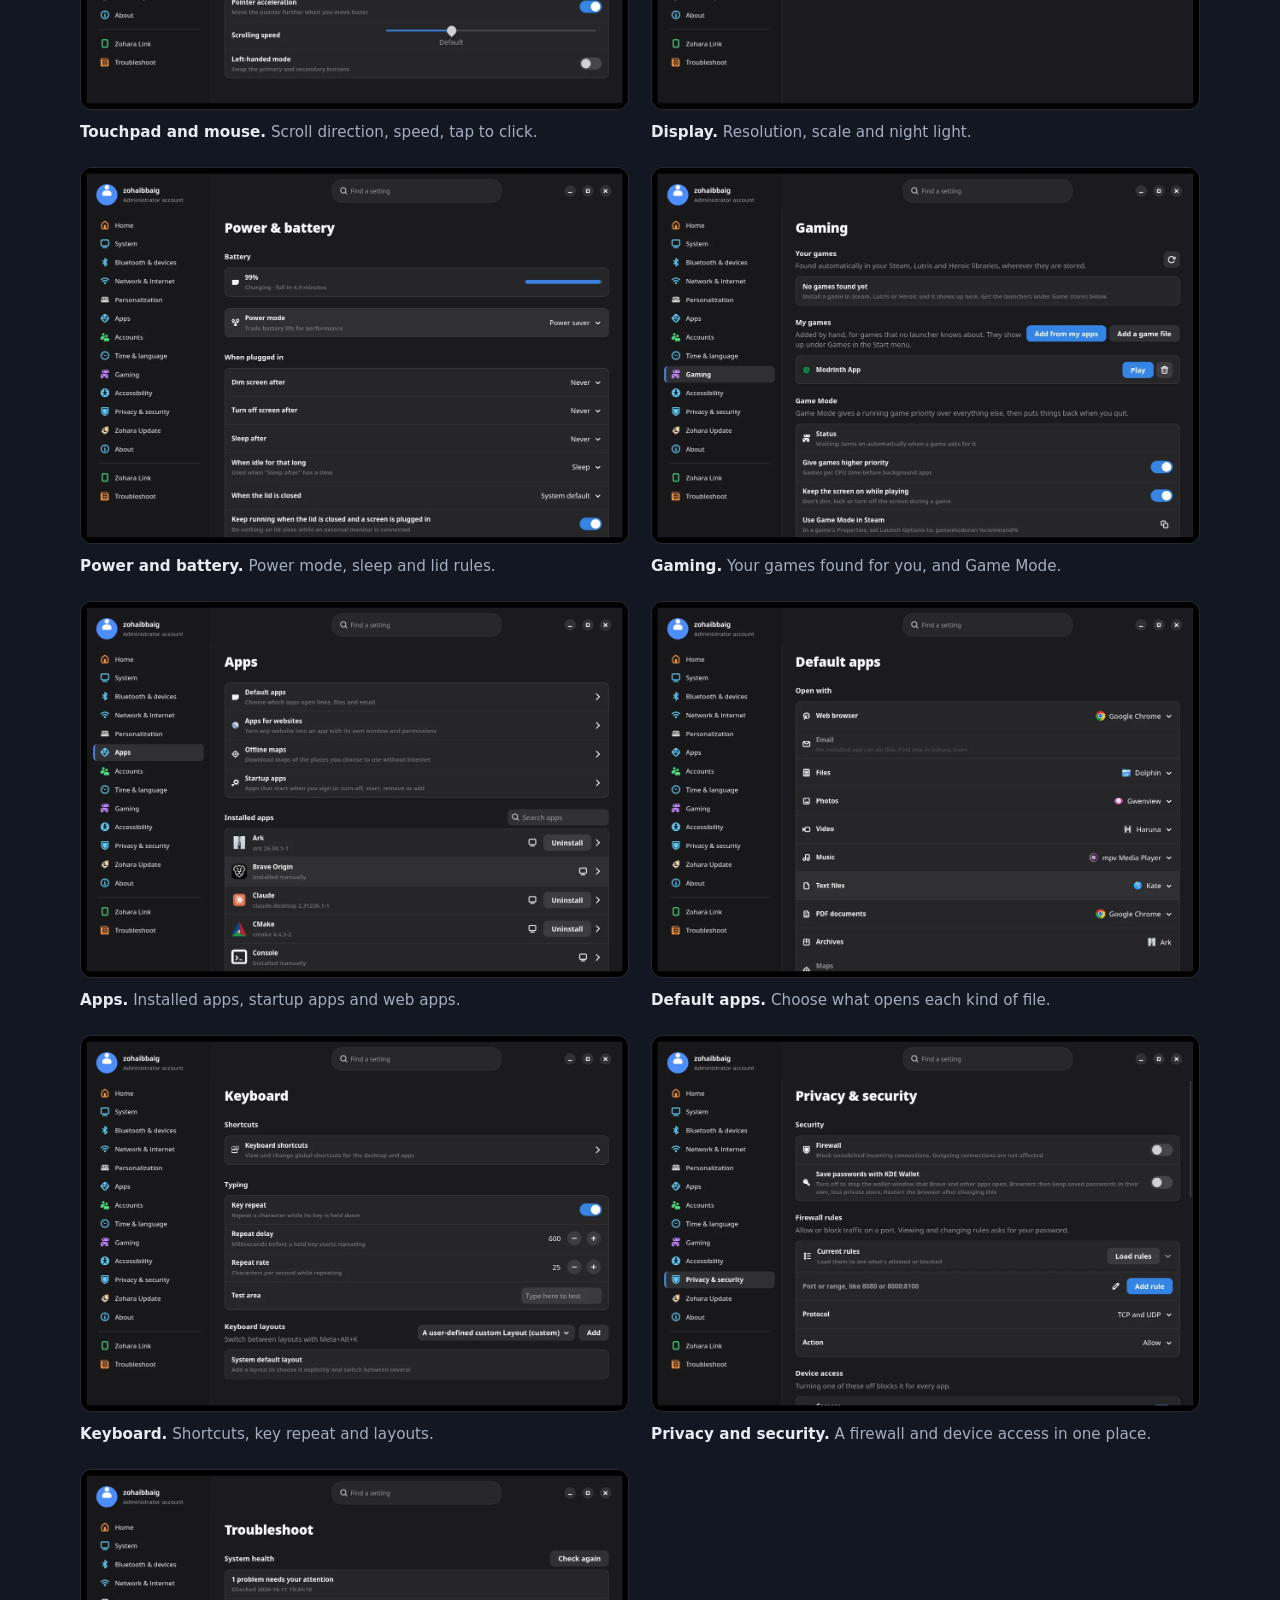
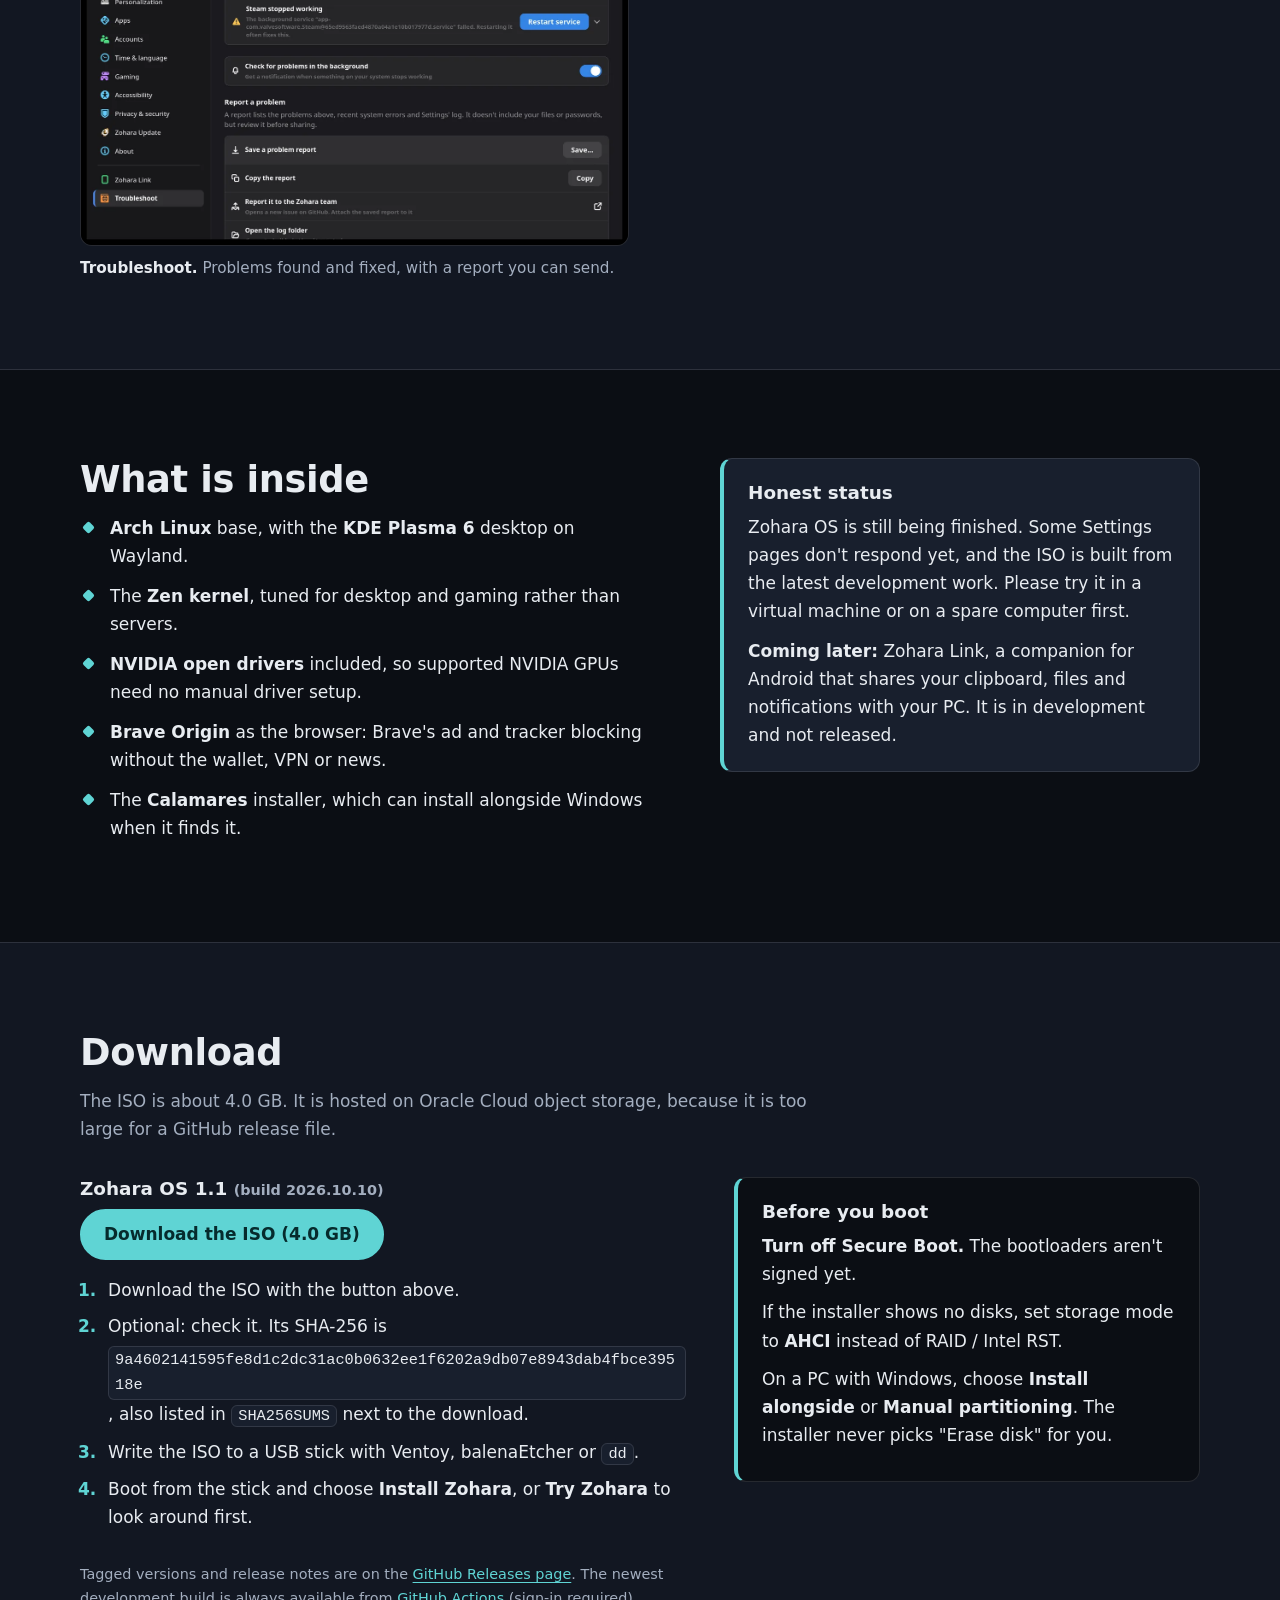
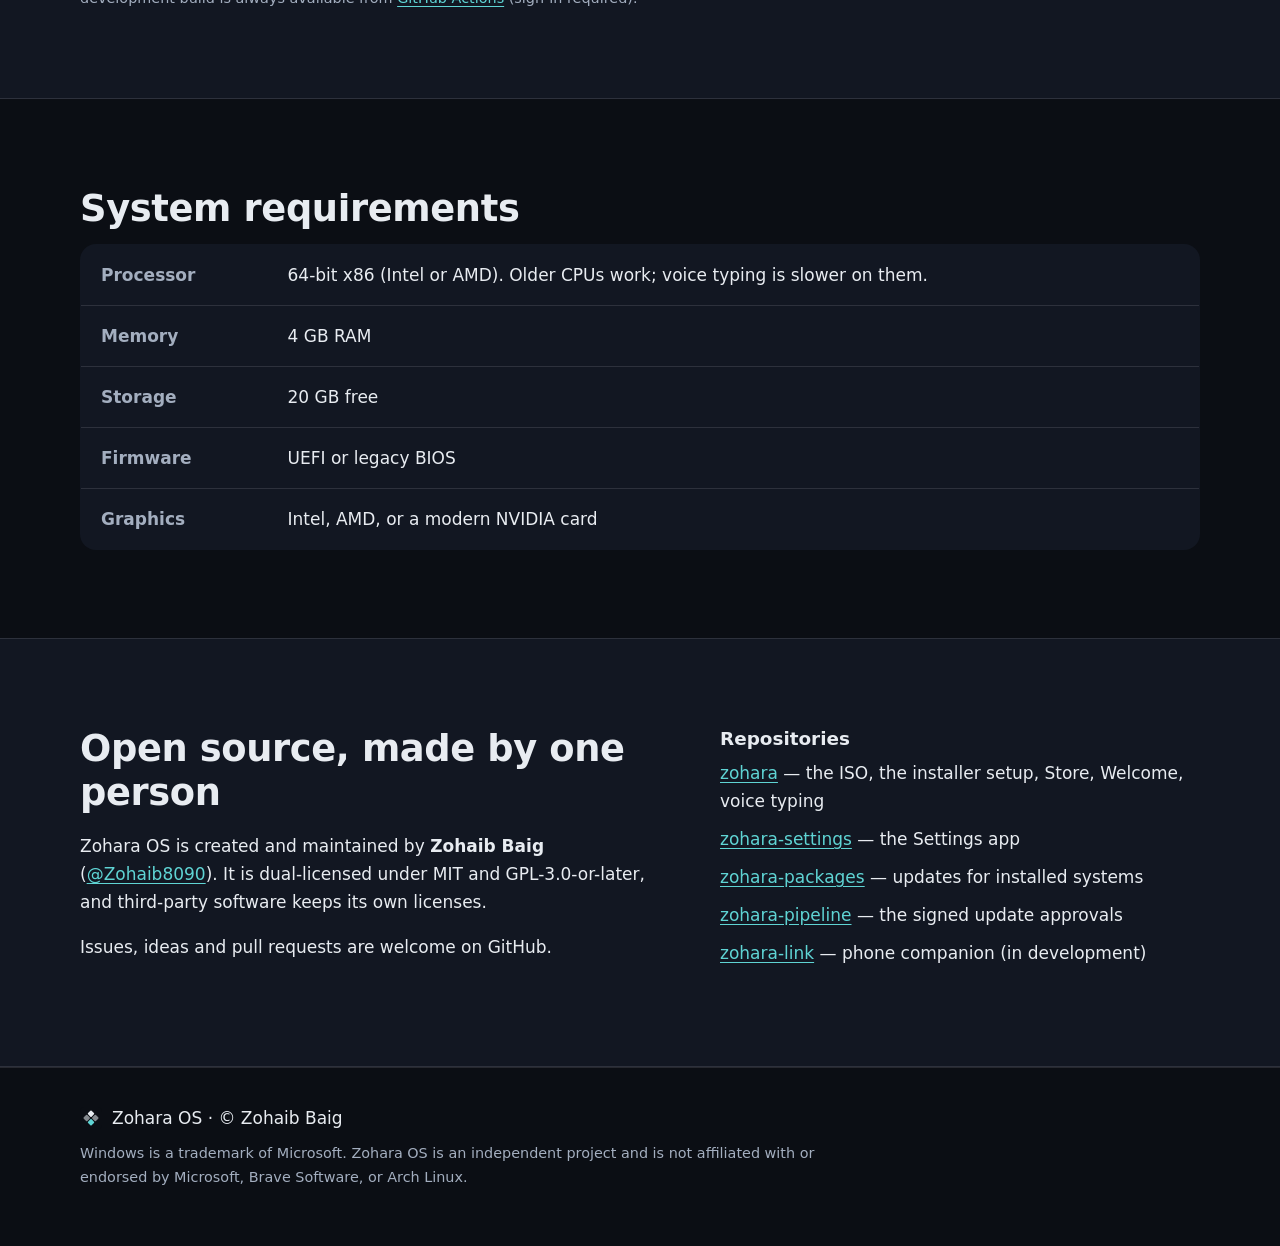
==== commit f6cba84a: "Download: Zohara OS 1.1 (build 2026.10.10), new Oracle link and SHA-256; SourceForge mirror button r" ====
--- a/index.html
+++ b/index.html
@@ -237,14 +237,14 @@
     <section id="download" class="section alt">
       <div class="wrap">
         <h2>Download</h2>
-        <p class="section-lead">The ISO is about 3.9&nbsp;GB. It is hosted on SourceForge, which is free and serves it from mirrors; it is too large for a GitHub release file.</p>
+        <p class="section-lead">The ISO is about 4.0&nbsp;GB. It is hosted on Oracle Cloud object storage, because it is too large for a GitHub release file.</p>
         <div class="download">
           <div>
-            <h3>Zohara OS 2026.10.07</h3>
-            <p class="cta"><a class="btn" href="https://objectstorage.ap-mumbai-1.oraclecloud.com/n/bm27e3oxmp04/b/zohara-os/o/zohara-os-2026.10.07-x86_64.iso">Download the ISO (3.9&nbsp;GB)</a> <a class="btn btn-ghost" href="https://sourceforge.net/projects/zohara-os/files/2026.10.07/zohara-os-2026.10.07-x86_64.iso/download">SourceForge mirror</a></p>
+            <h3>Zohara OS 1.1 <span class="fine">(build 2026.10.10)</span></h3>
+            <p class="cta"><a class="btn" href="https://objectstorage.ap-mumbai-1.oraclecloud.com/n/bm27e3oxmp04/b/zohara-os/o/zohara-os-2026.10.10-x86_64.iso">Download the ISO (4.0&nbsp;GB)</a></p>
             <ol class="steps">
               <li>Download the ISO with the button above.</li>
-              <li>Optional: check it. Its SHA-256 is <code class="hash">b4f9f2d1f162877a0701dd0f8175c17b688ea271985ad74c7750aa7ac7da425b</code>, also listed in <code>SHA256SUMS</code> next to the download.</li>
+              <li>Optional: check it. Its SHA-256 is <code class="hash">9a4602141595fe8d1c2dc31ac0b0632ee1f6202a9db07e8943dab4fbce39518e</code>, also listed in <code>SHA256SUMS</code> next to the download.</li>
               <li>Write the ISO to a USB stick with Ventoy, balenaEtcher or <code>dd</code>.</li>
               <li>Boot from the stick and choose <strong>Install Zohara</strong>, or <strong>Try Zohara</strong> to look around first.</li>
             </ol>
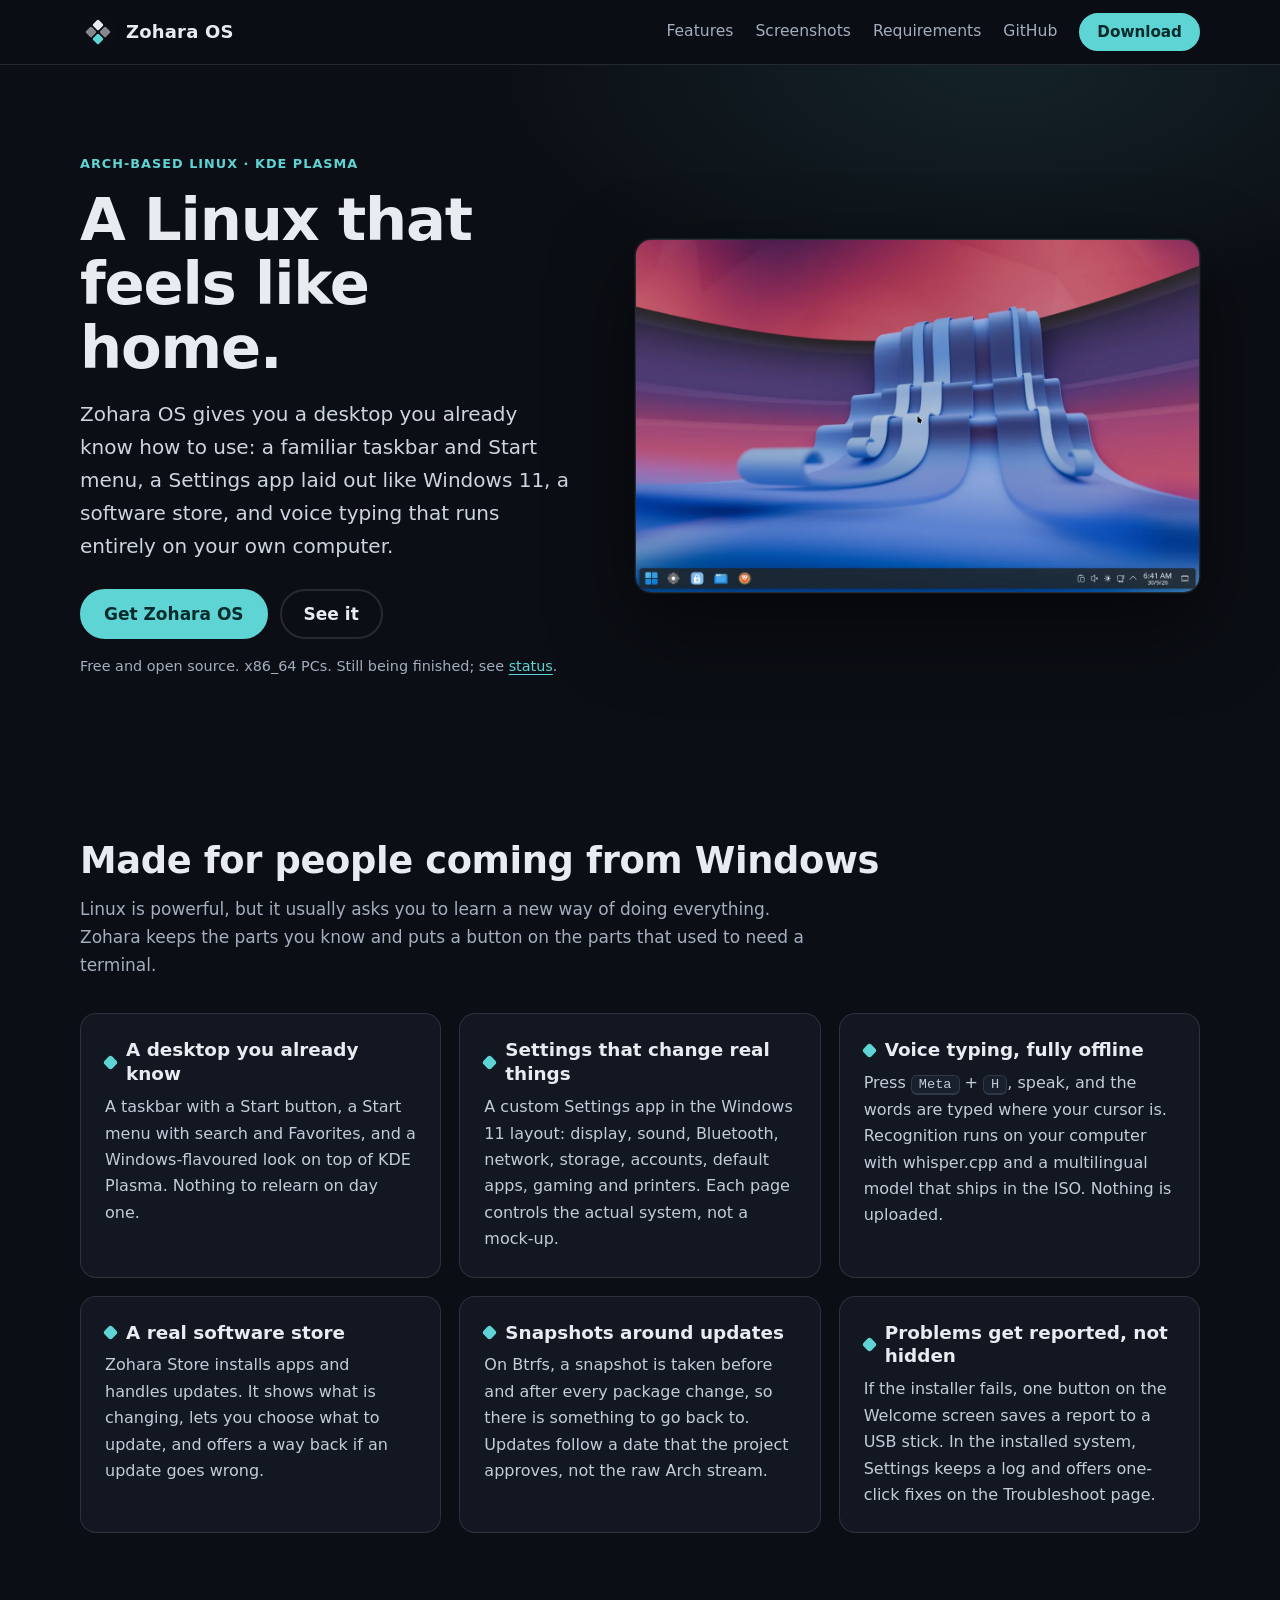
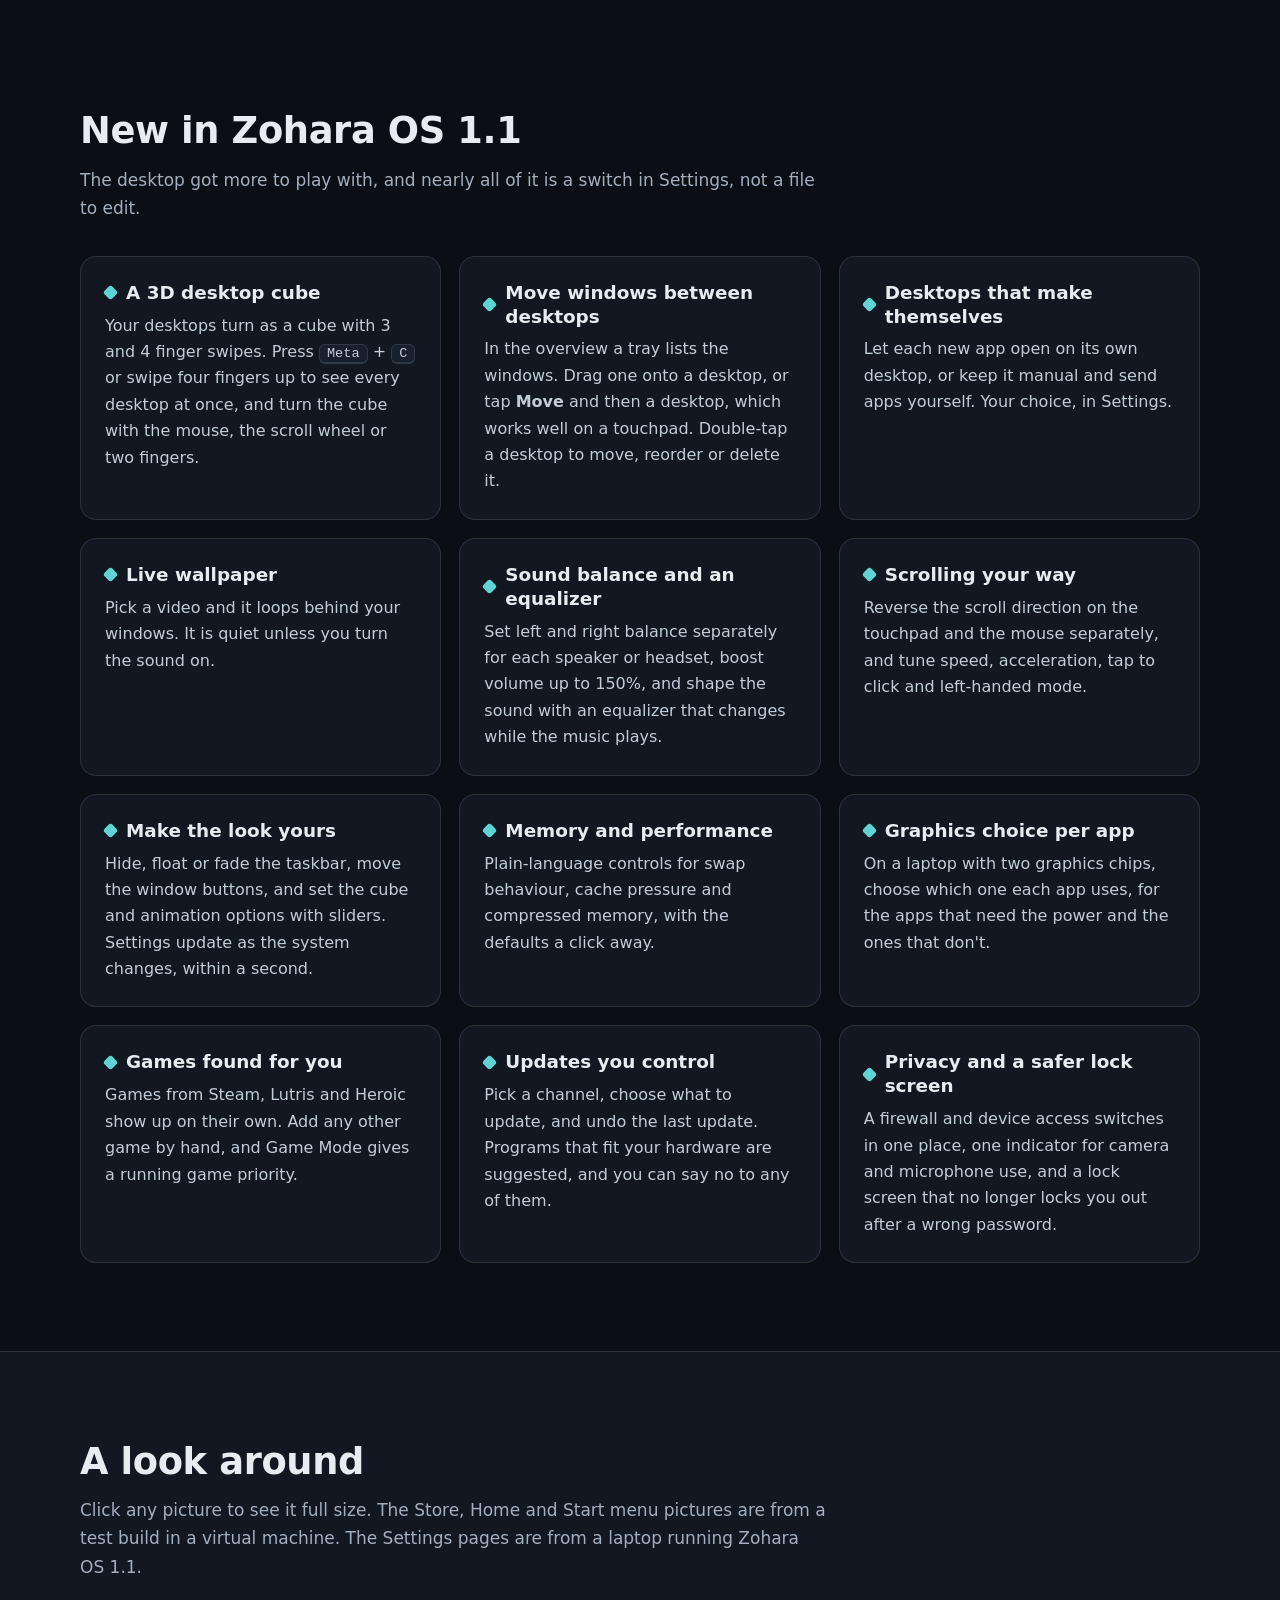
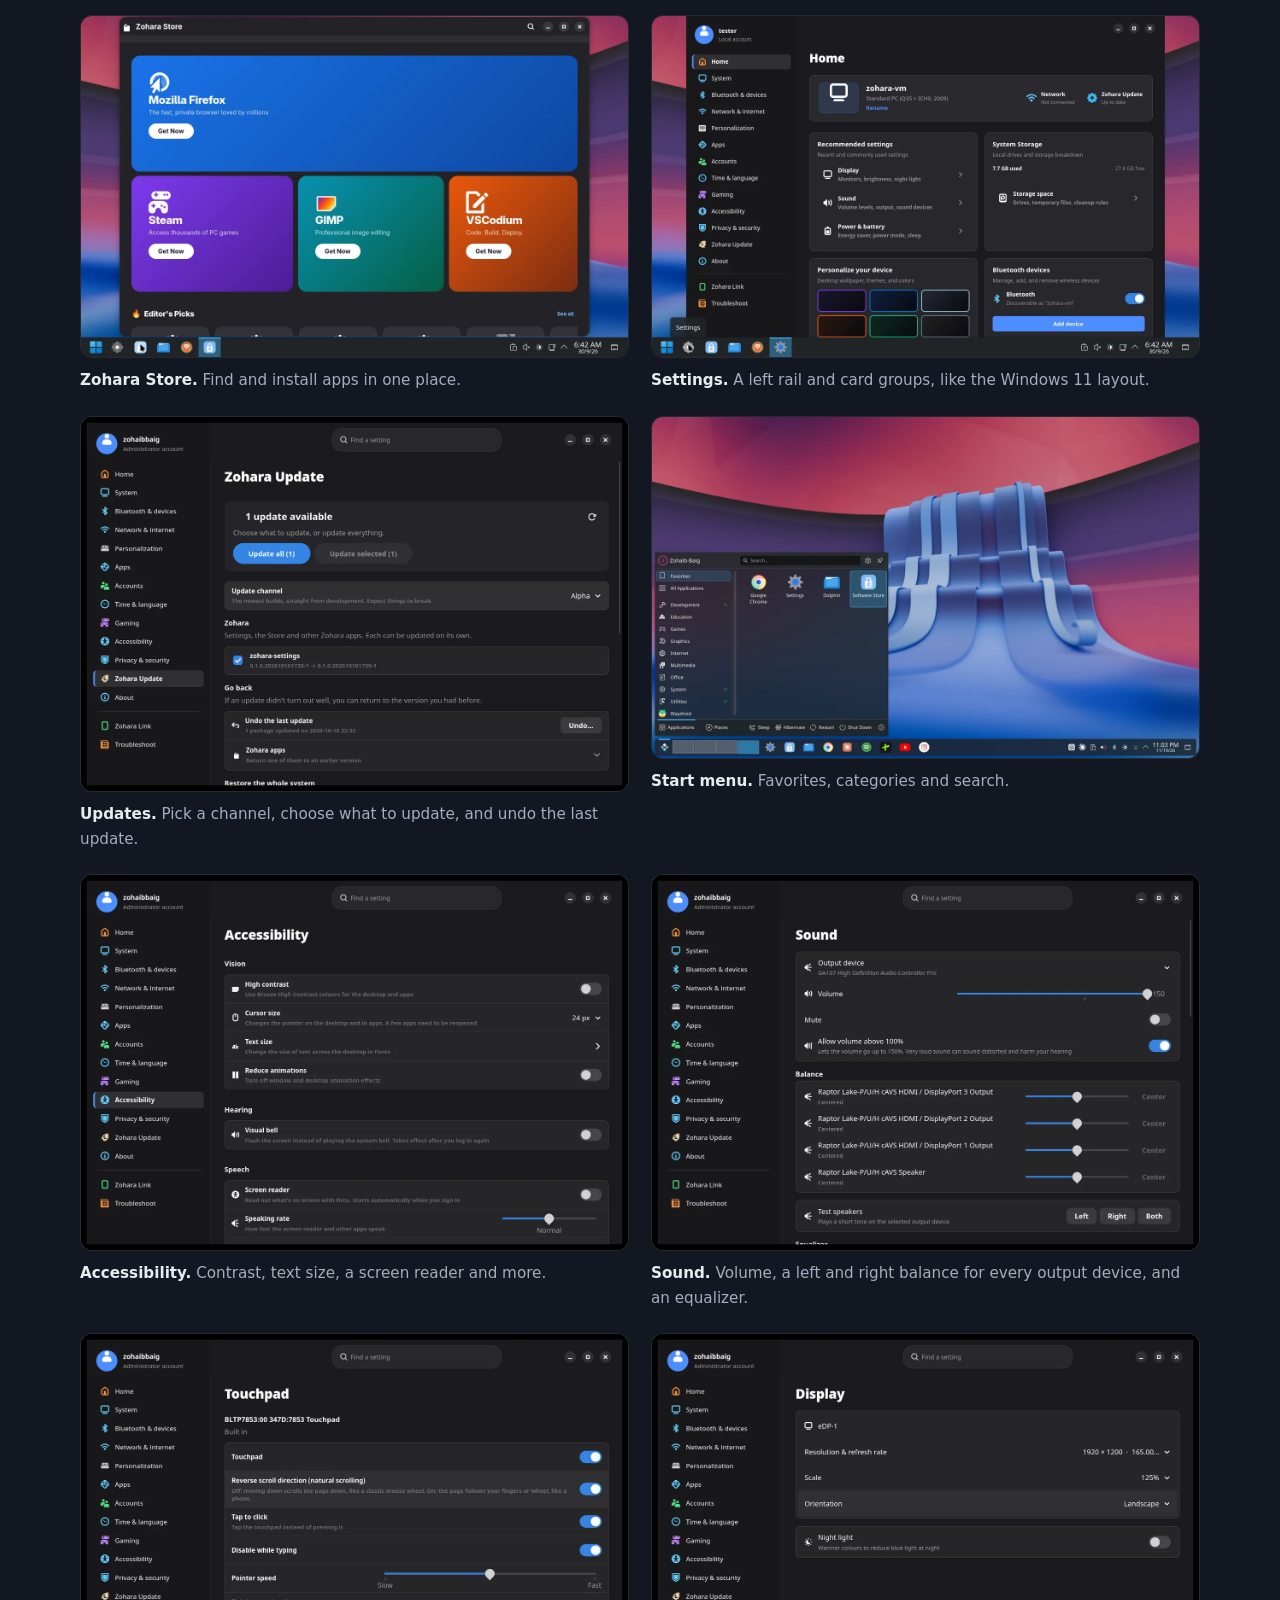
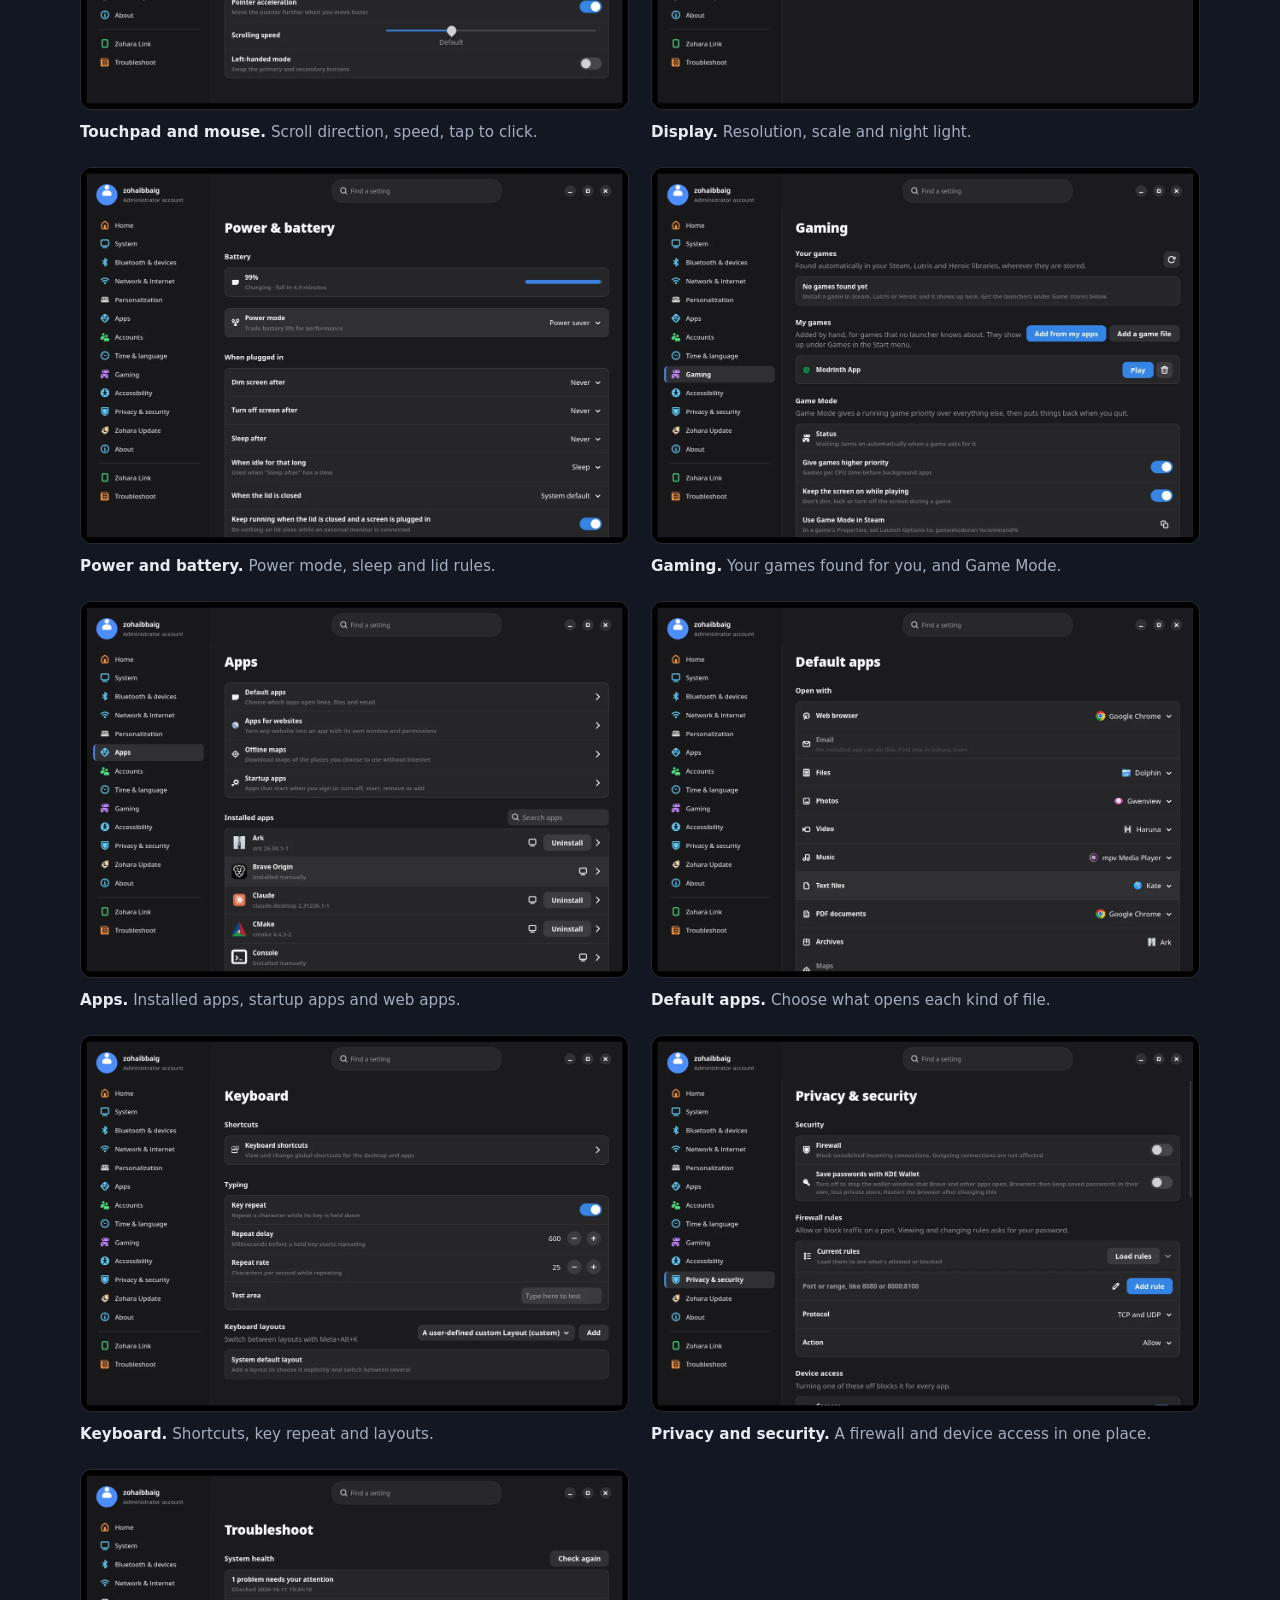
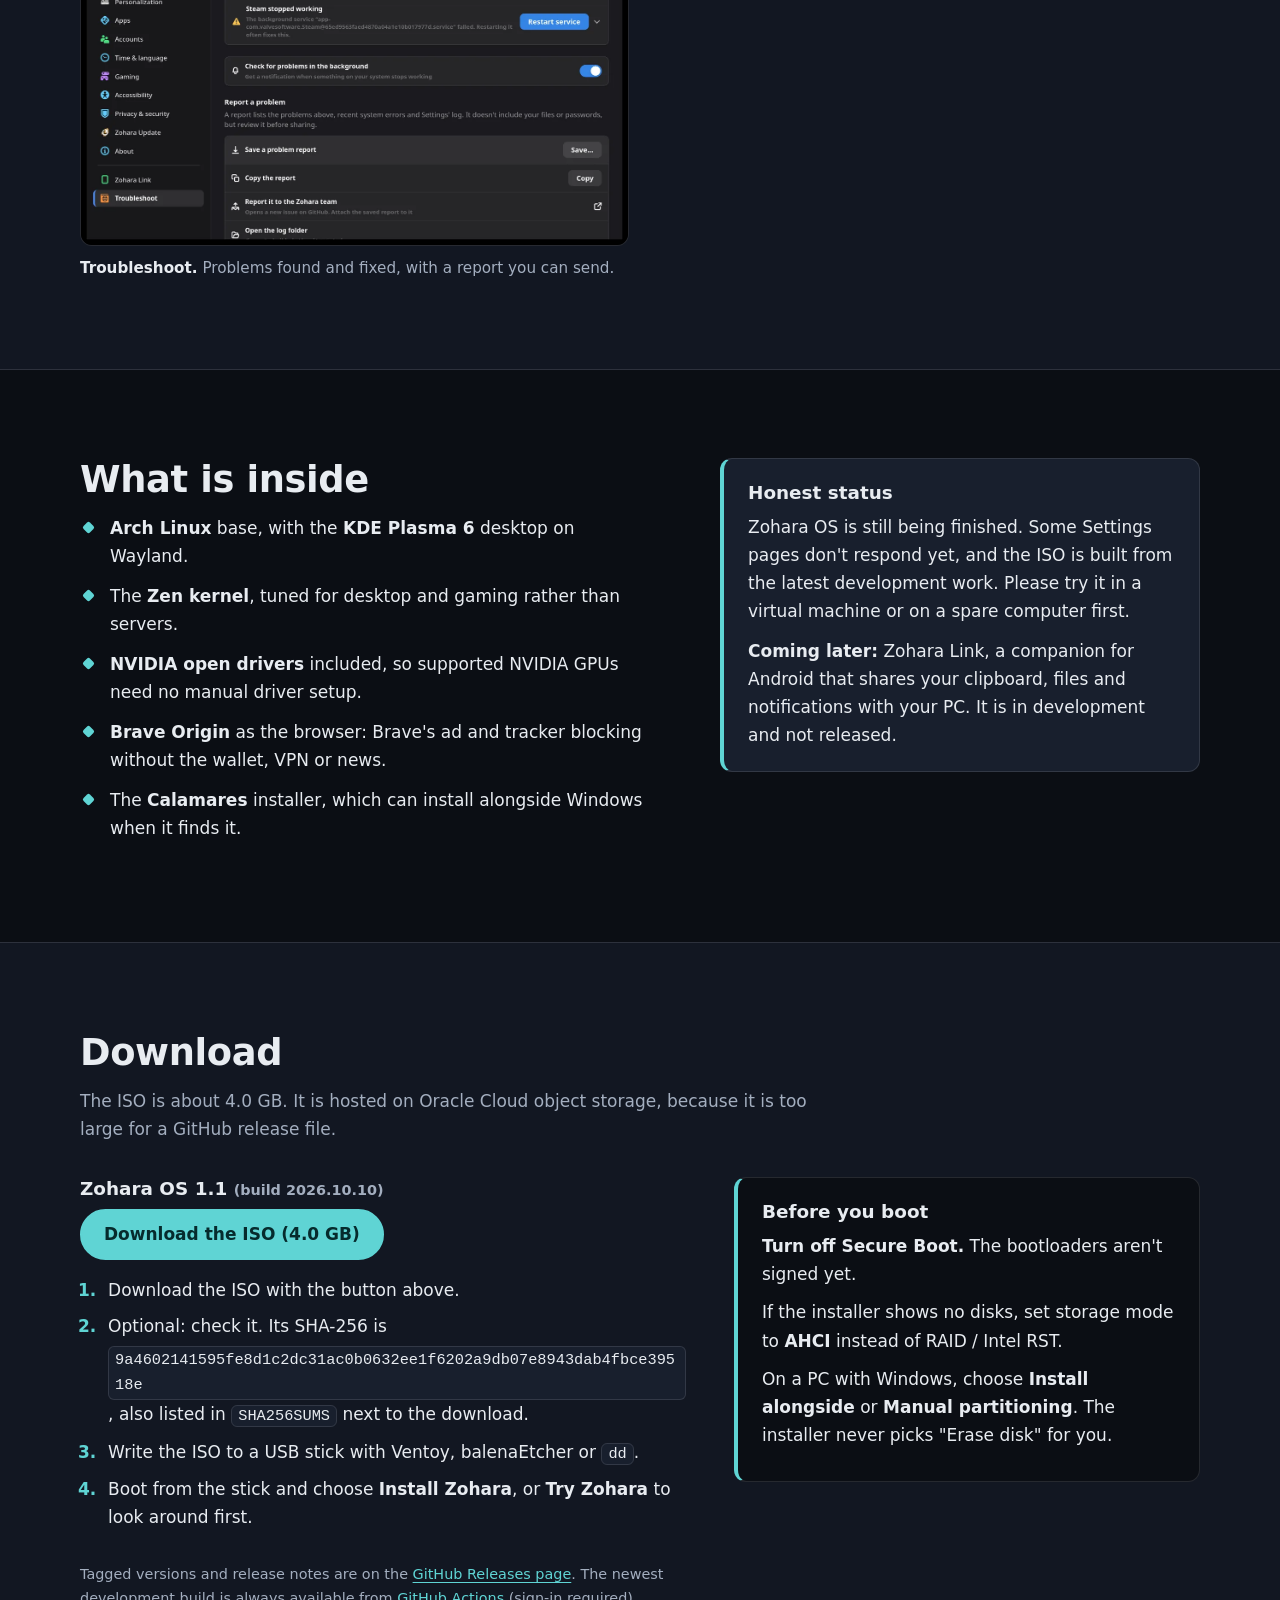
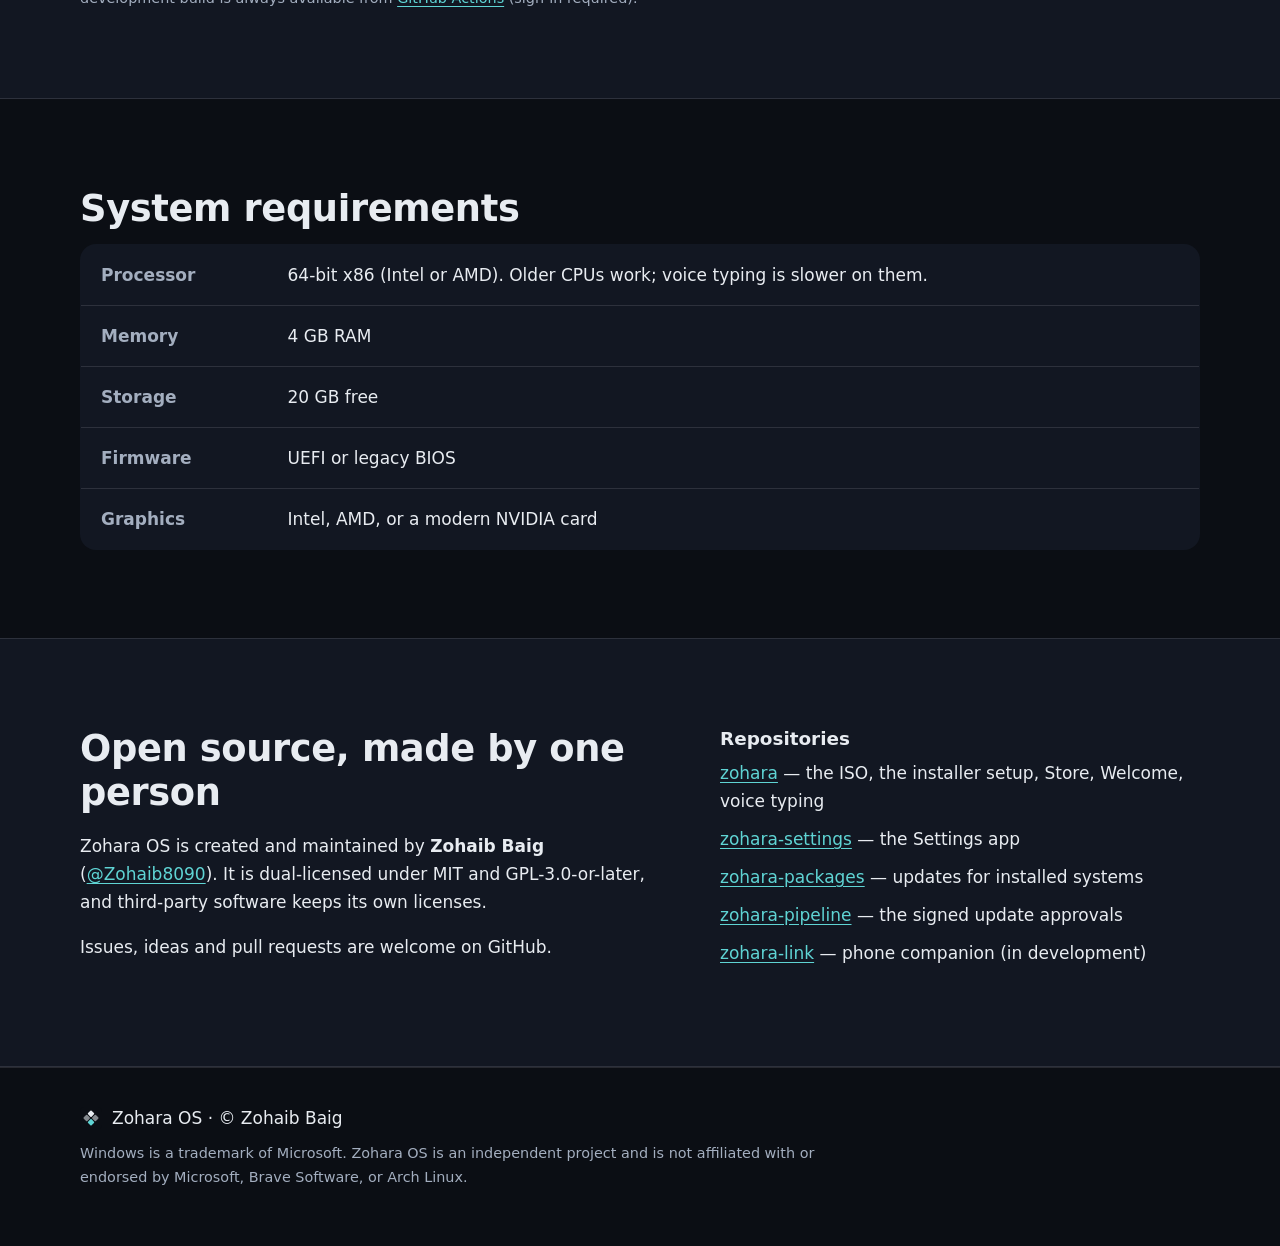
==== commit ceb21b90: "Start menu picture: new screenshot from Zohara OS 1.1 on a real laptop" ====
--- a/index.html
+++ b/index.html
@@ -163,7 +163,7 @@
             <figcaption><strong>Updates.</strong> Pick a channel, choose what to update, and undo the last update.</figcaption>
           </figure>
           <figure>
-            <a href="assets/img/start-menu.webp"><img loading="lazy" src="assets/img/start-menu.webp" width="1280" height="800" alt="The Start menu open over the desktop, with Favorites for Brave Origin, Settings, Dolphin and Software Store, and categories on the left."></a>
+            <a href="assets/img/start-menu.webp"><img loading="lazy" src="assets/img/start-menu.webp" width="1280" height="800" alt="The Zohara Start menu open over the desktop, with a search box, Favorites for Google Chrome, Settings, Dolphin and Software Store, app categories on the left, and Sleep, Hibernate, Restart and Shut Down along the bottom."></a>
             <figcaption><strong>Start menu.</strong> Favorites, categories and search.</figcaption>
           </figure>
           <figure>
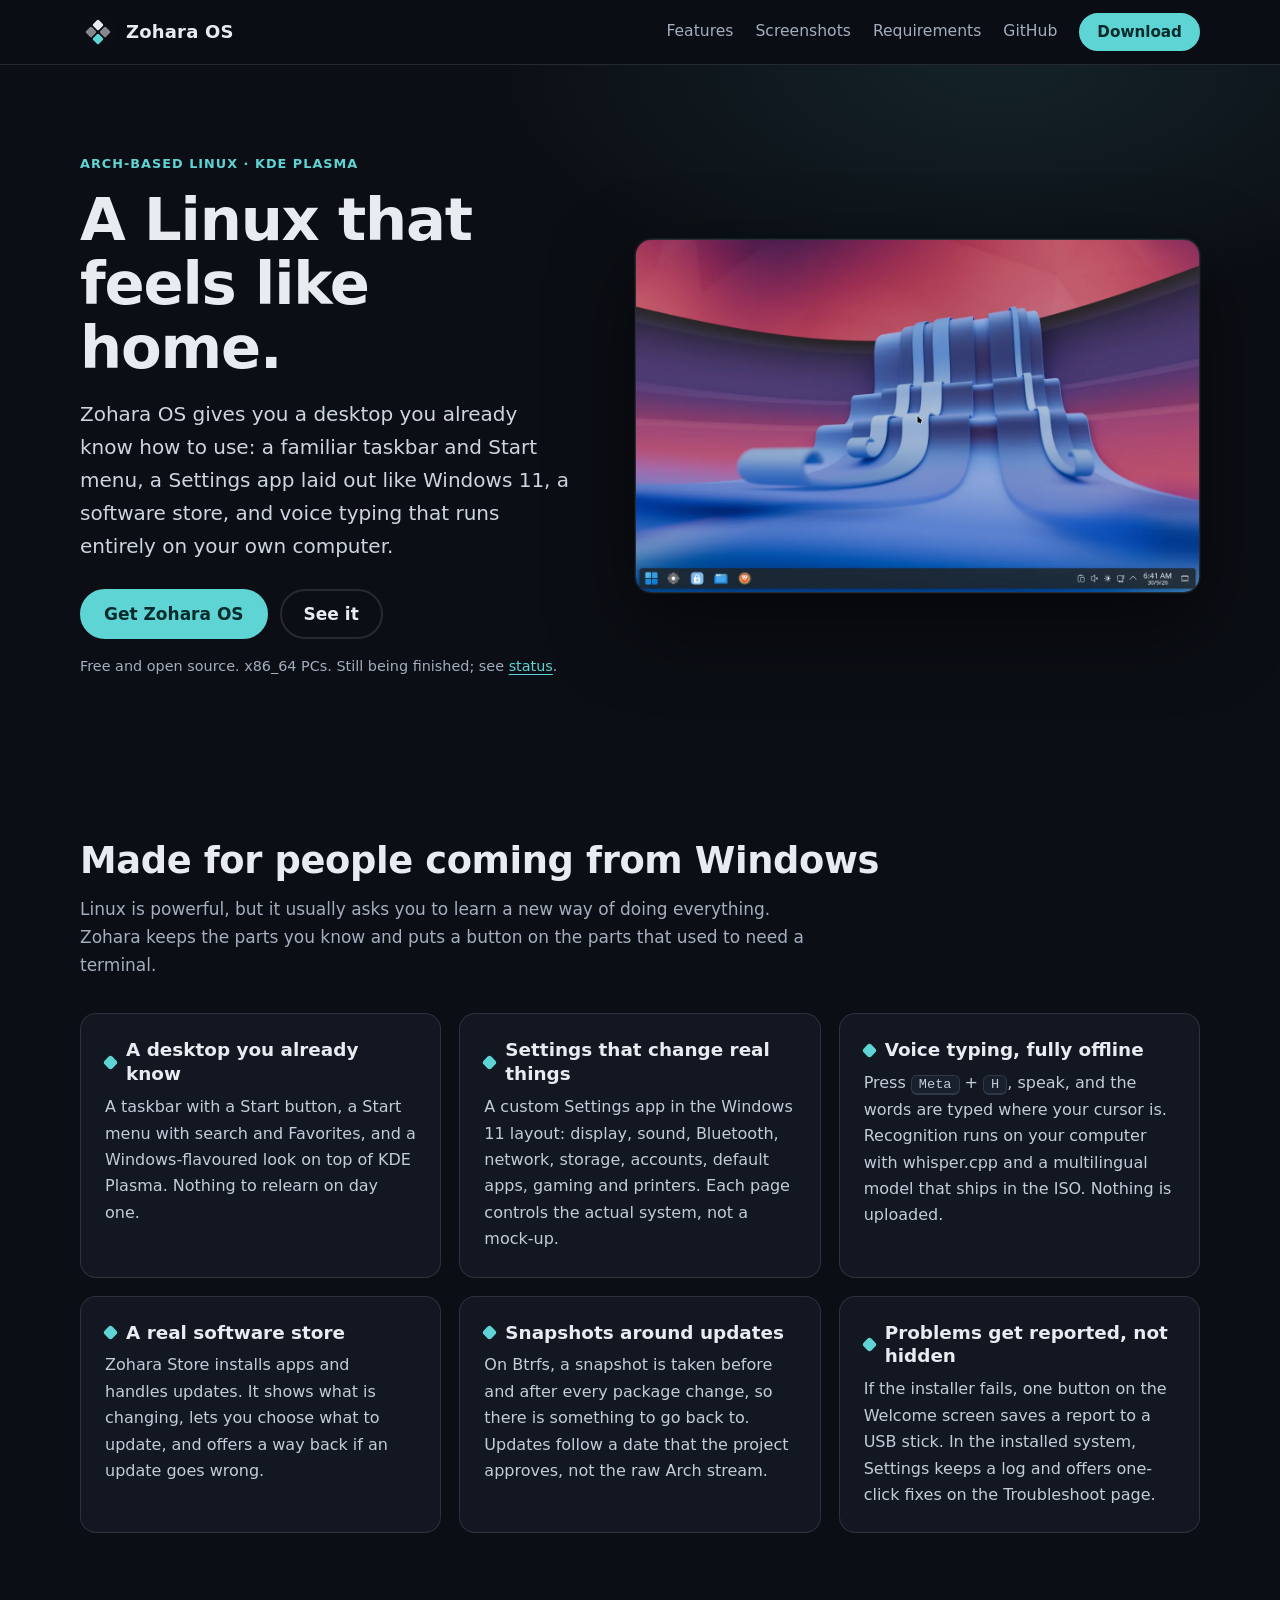
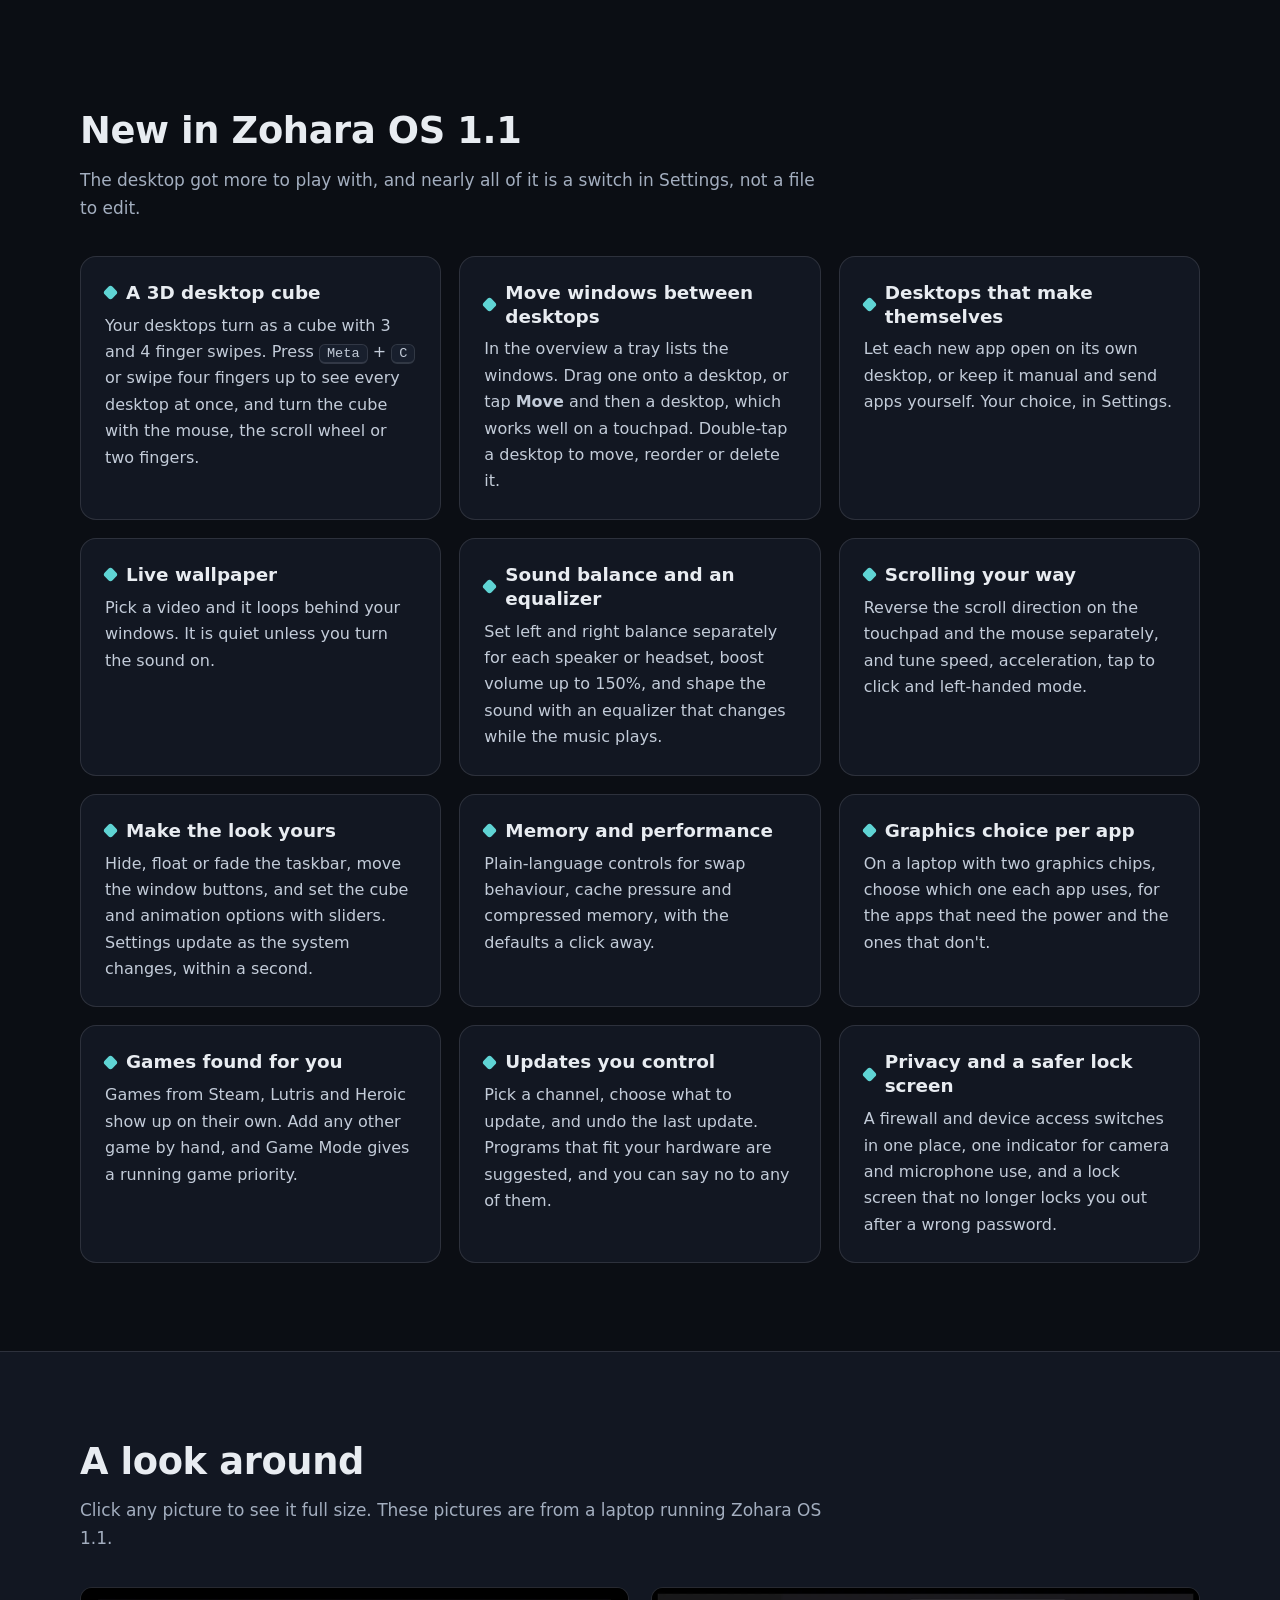
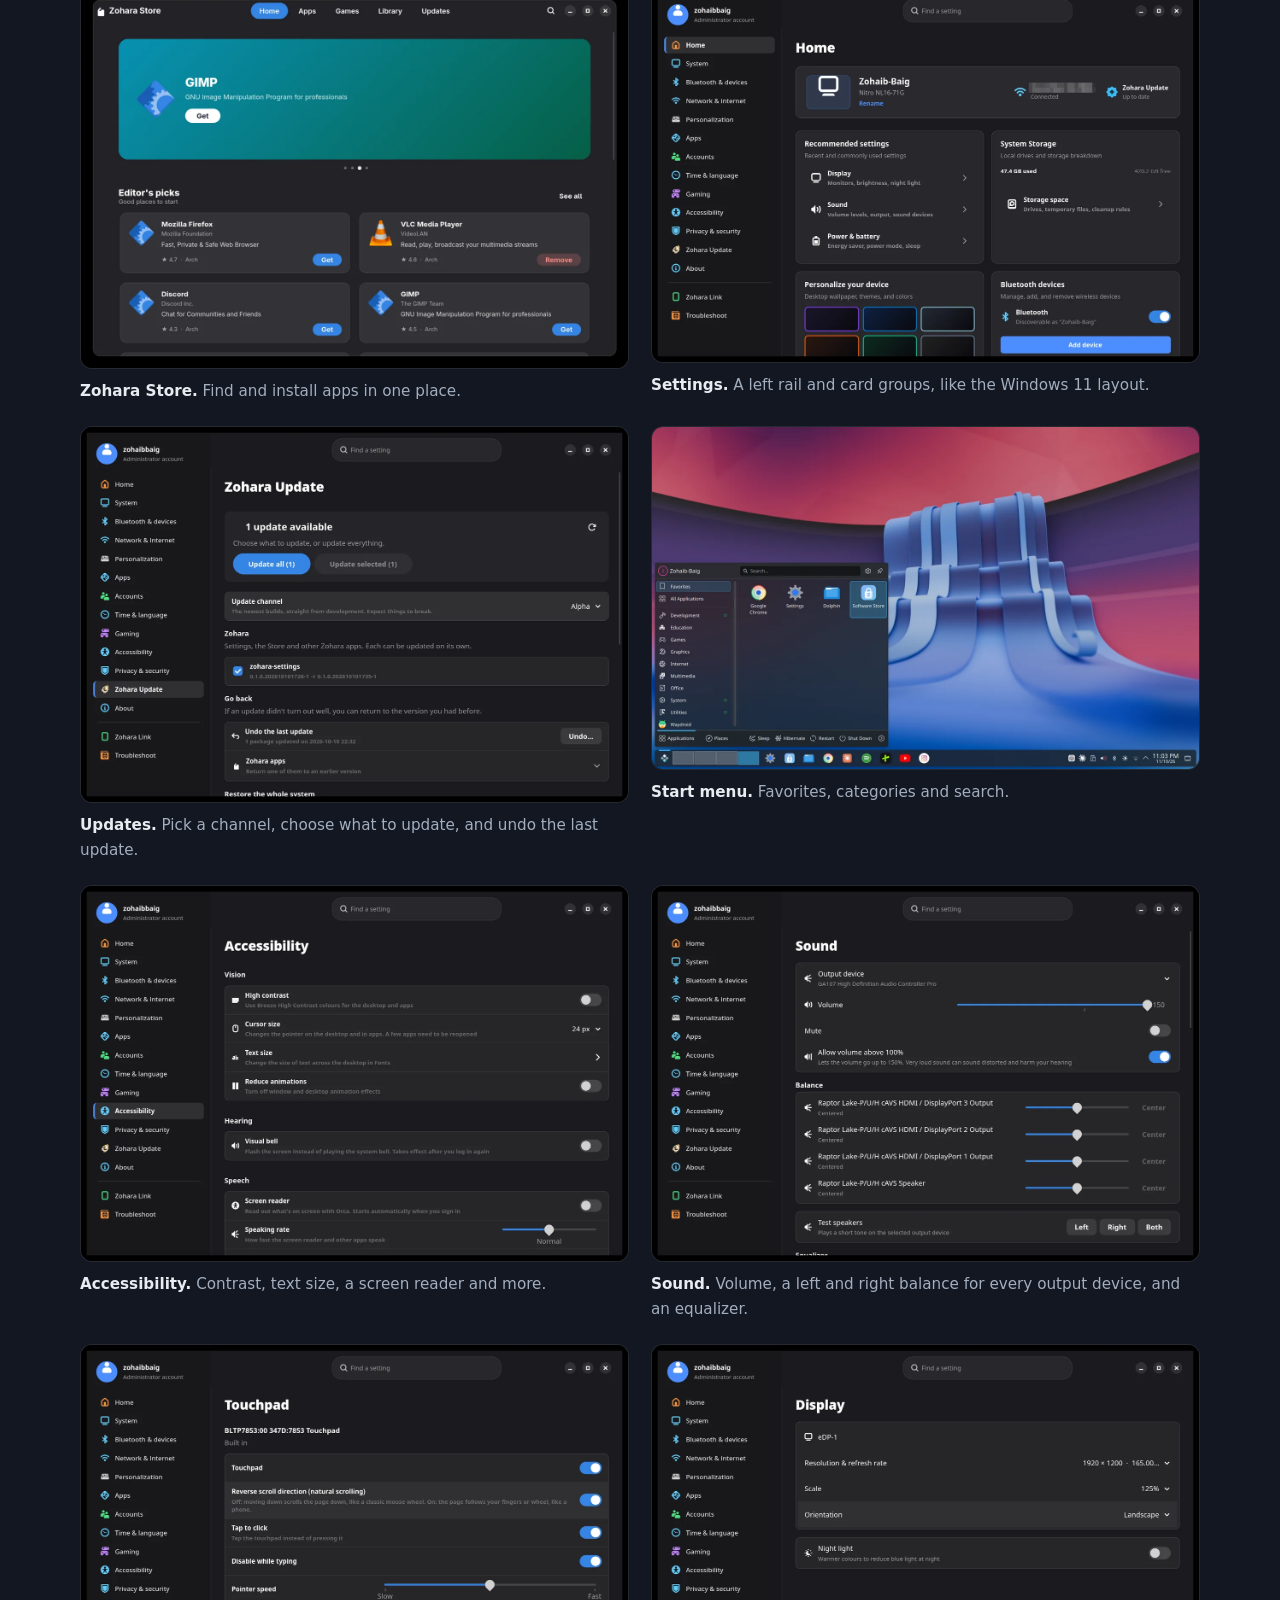
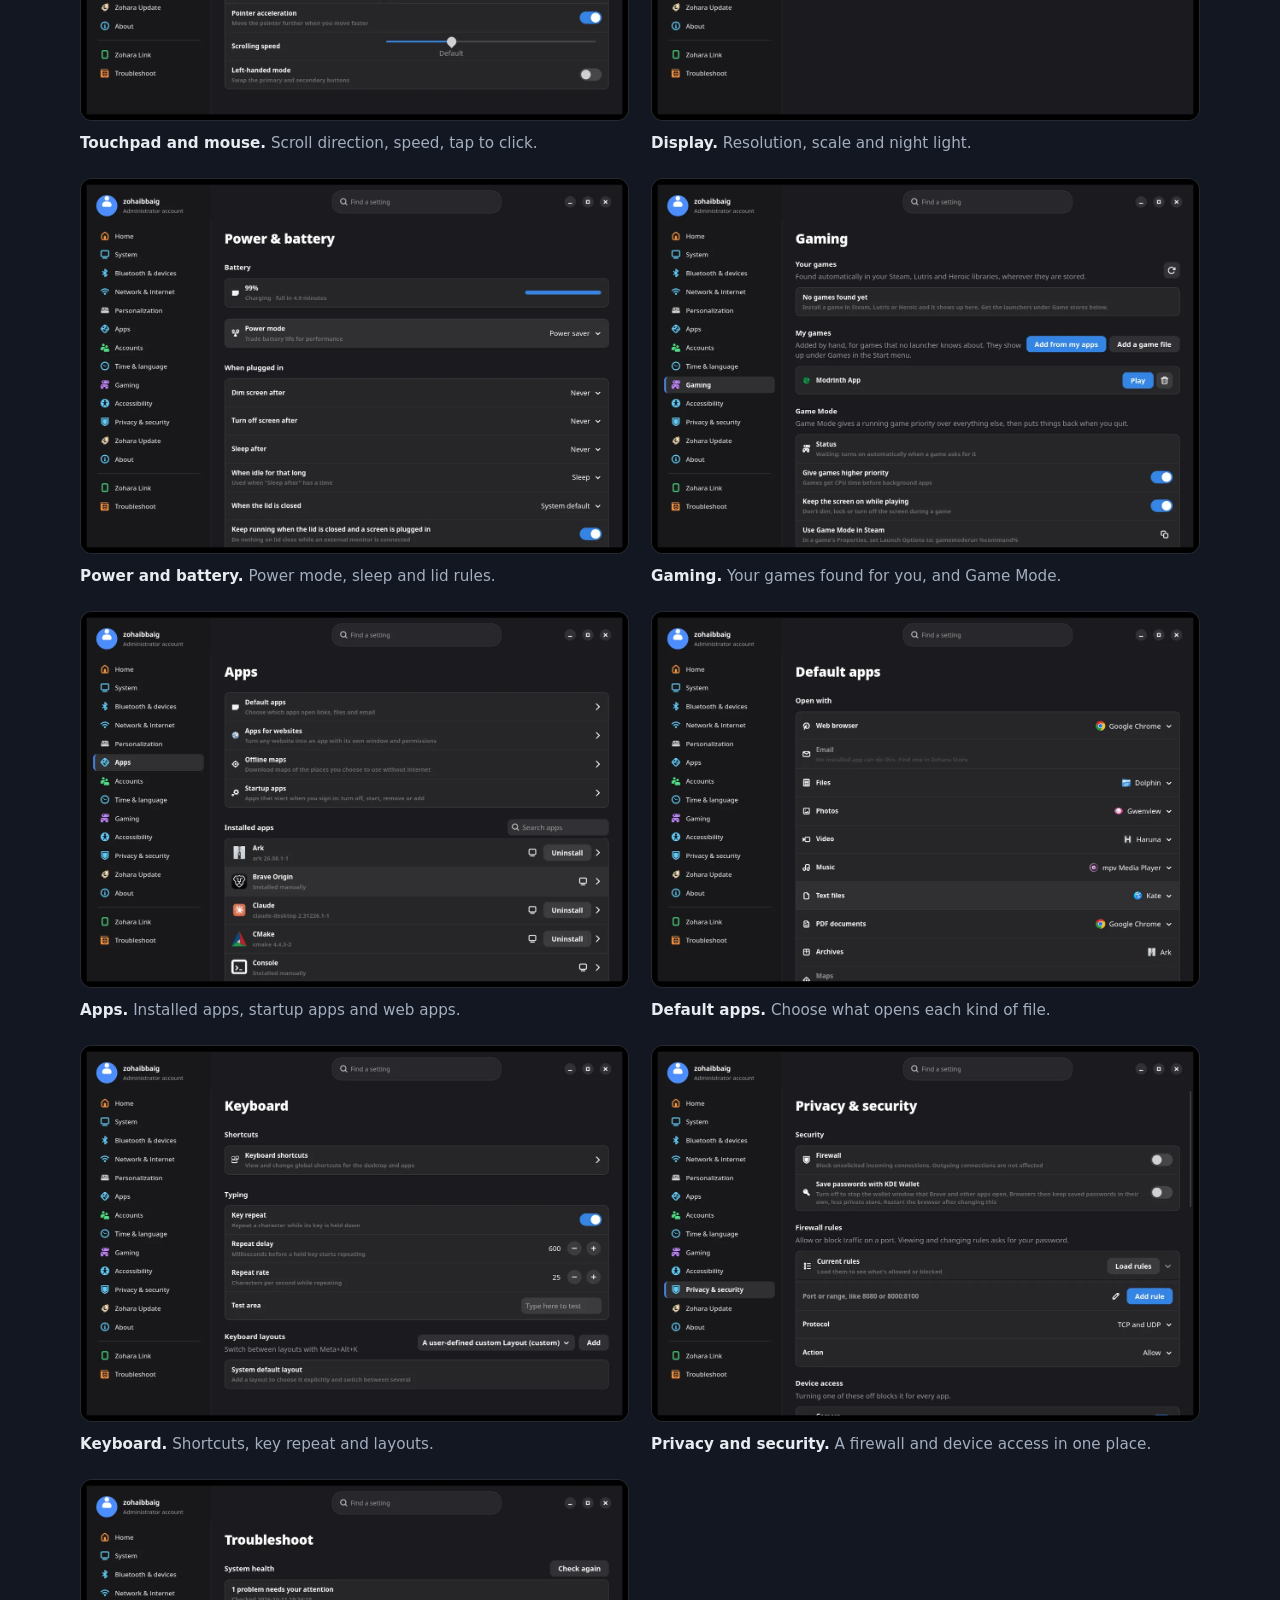
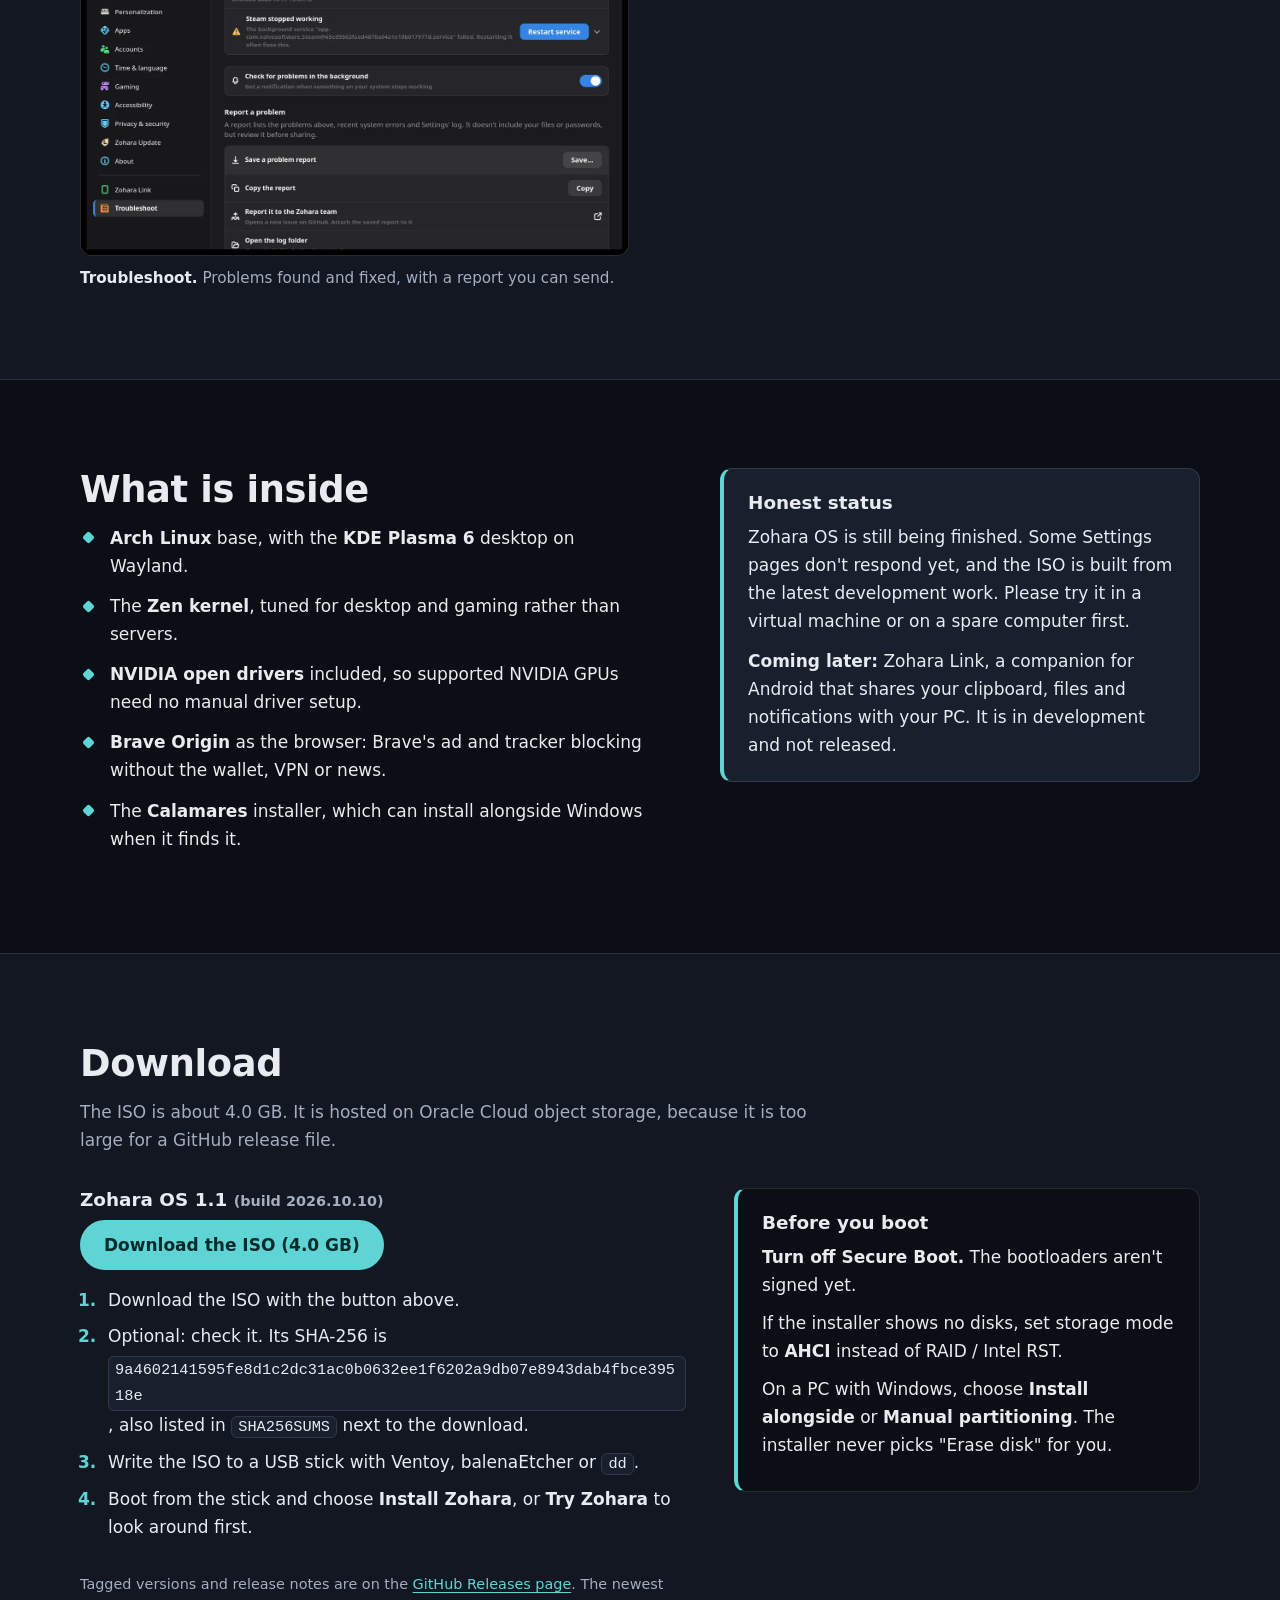
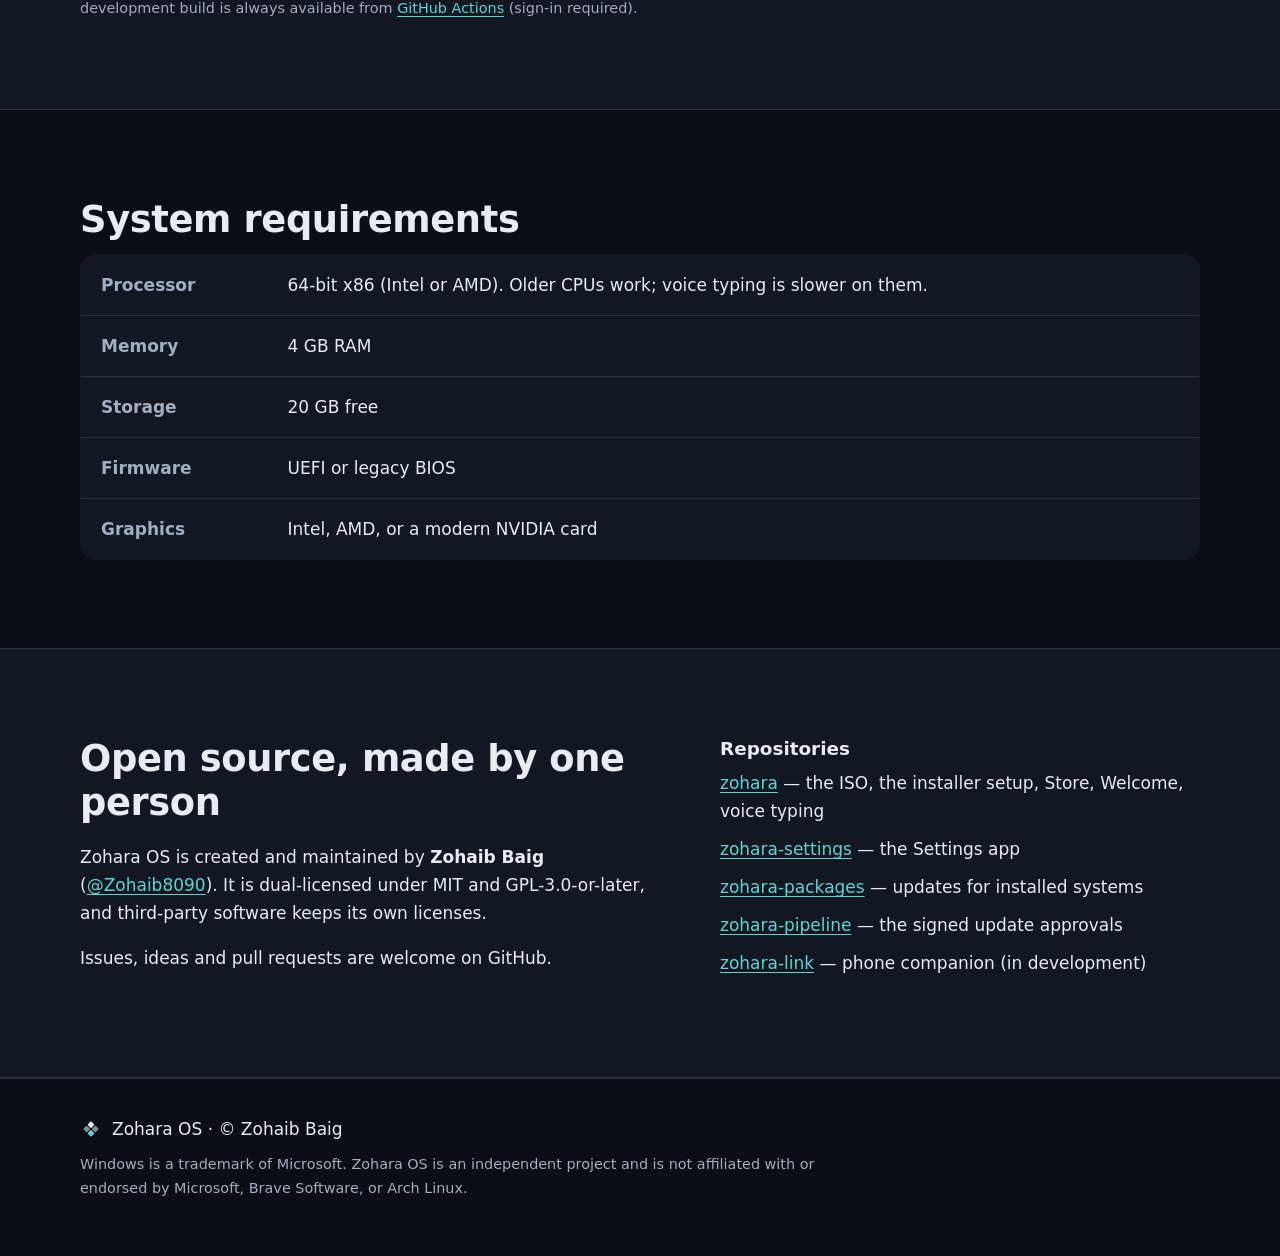
==== commit aaf9cfb9: "Store and Settings home pictures: new screenshots from Zohara OS 1.1 (Wi-Fi name blurred); gallery c" ====
--- a/index.html
+++ b/index.html
@@ -148,14 +148,14 @@
     <section id="screenshots" class="section alt">
       <div class="wrap">
         <h2>A look around</h2>
-        <p class="section-lead">Click any picture to see it full size. The Store, Home and Start menu pictures are from a test build in a virtual machine. The Settings pages are from a laptop running Zohara OS 1.1.</p>
+        <p class="section-lead">Click any picture to see it full size. These pictures are from a laptop running Zohara OS 1.1.</p>
         <div class="gallery">
           <figure>
-            <a href="assets/img/store.webp"><img loading="lazy" src="assets/img/store.webp" width="1280" height="800" alt="Zohara Store's home page with large cards for Firefox, Steam, GIMP and VSCodium, and an Editor's Picks row below."></a>
+            <a href="assets/img/store.webp"><img loading="lazy" src="assets/img/store.webp" width="1280" height="890" alt="Zohara Store's home page with a large GIMP banner and an Editor's picks list with Mozilla Firefox, VLC Media Player, Discord and GIMP."></a>
             <figcaption><strong>Zohara Store.</strong> Find and install apps in one place.</figcaption>
           </figure>
           <figure>
-            <a href="assets/img/settings-home.webp"><img loading="lazy" src="assets/img/settings-home.webp" width="1280" height="800" alt="Zohara Settings home page showing the device name, network and update status, storage use, recommended settings and Bluetooth."></a>
+            <a href="assets/img/settings-home.webp"><img loading="lazy" src="assets/img/settings-home.webp" width="1280" height="877" alt="Zohara Settings home page showing the device name, network and update status, storage use, recommended settings and Bluetooth."></a>
             <figcaption><strong>Settings.</strong> A left rail and card groups, like the Windows 11 layout.</figcaption>
           </figure>
           <figure>
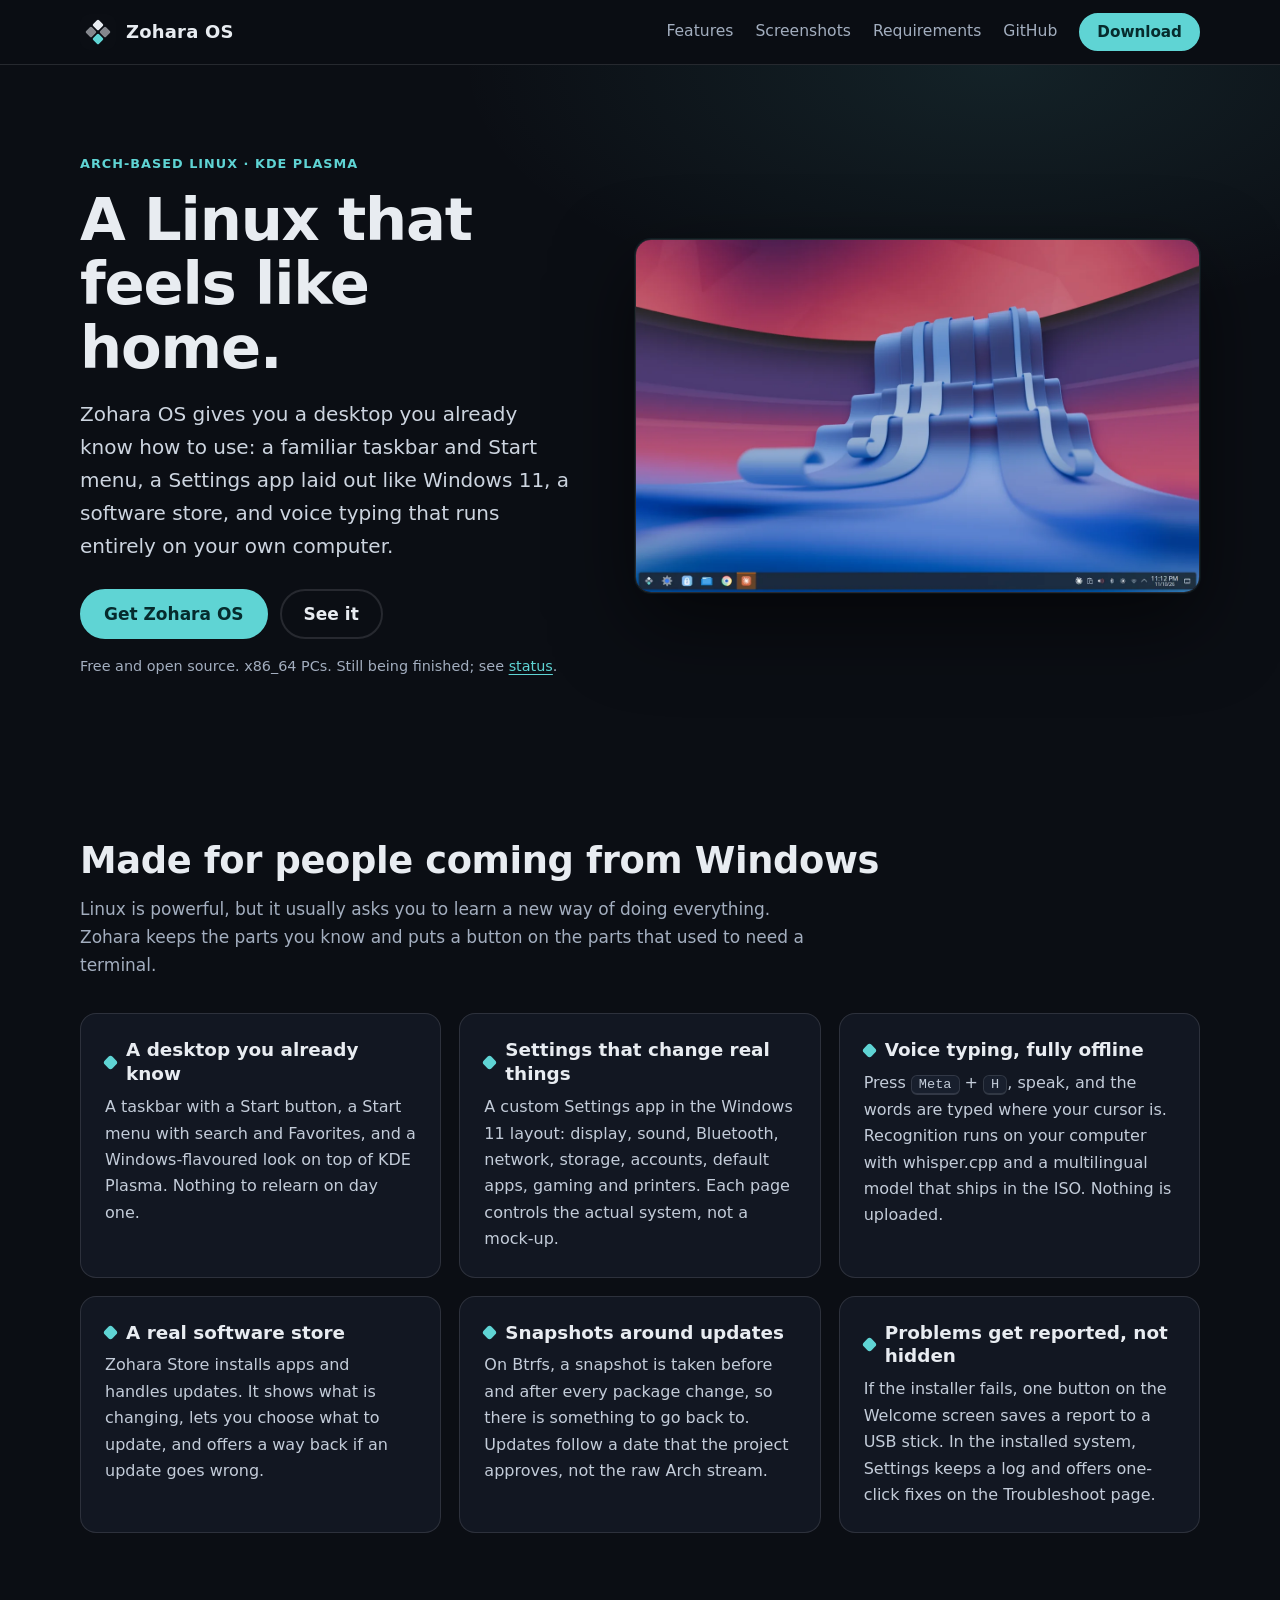
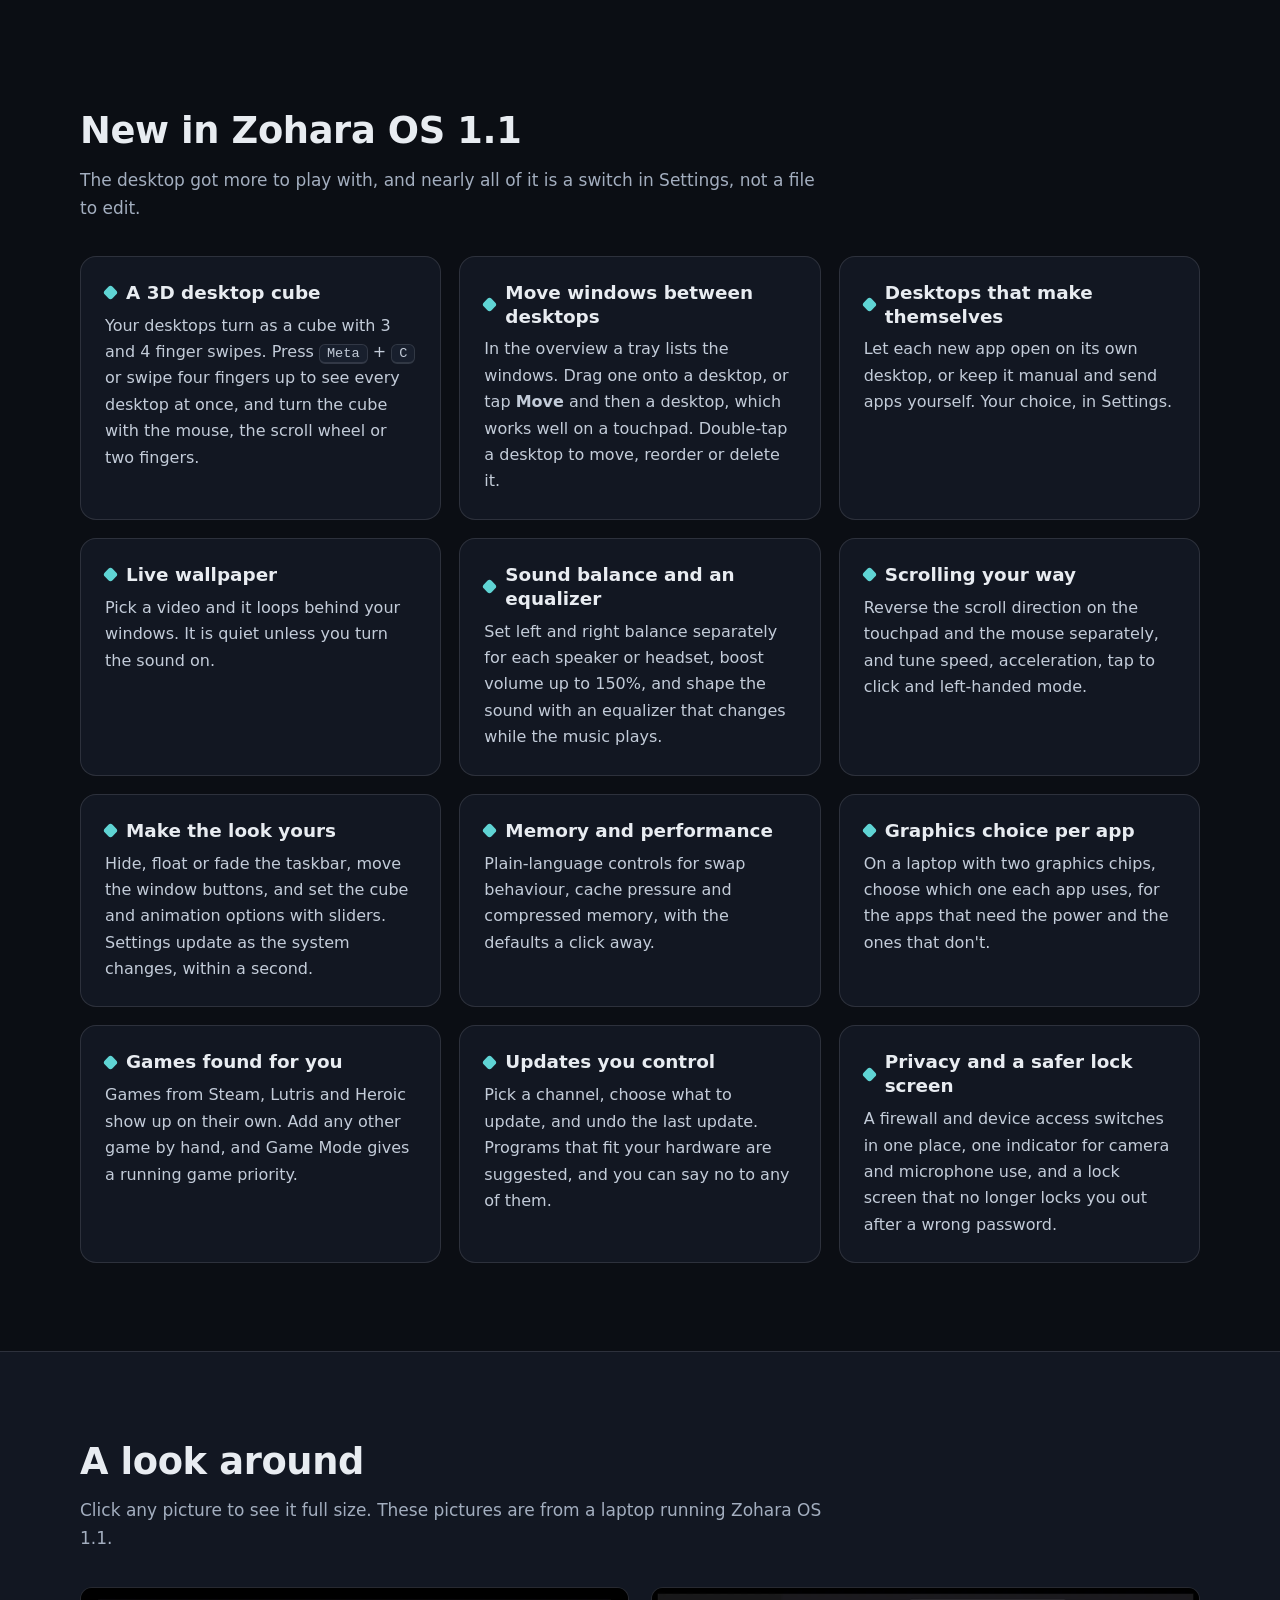
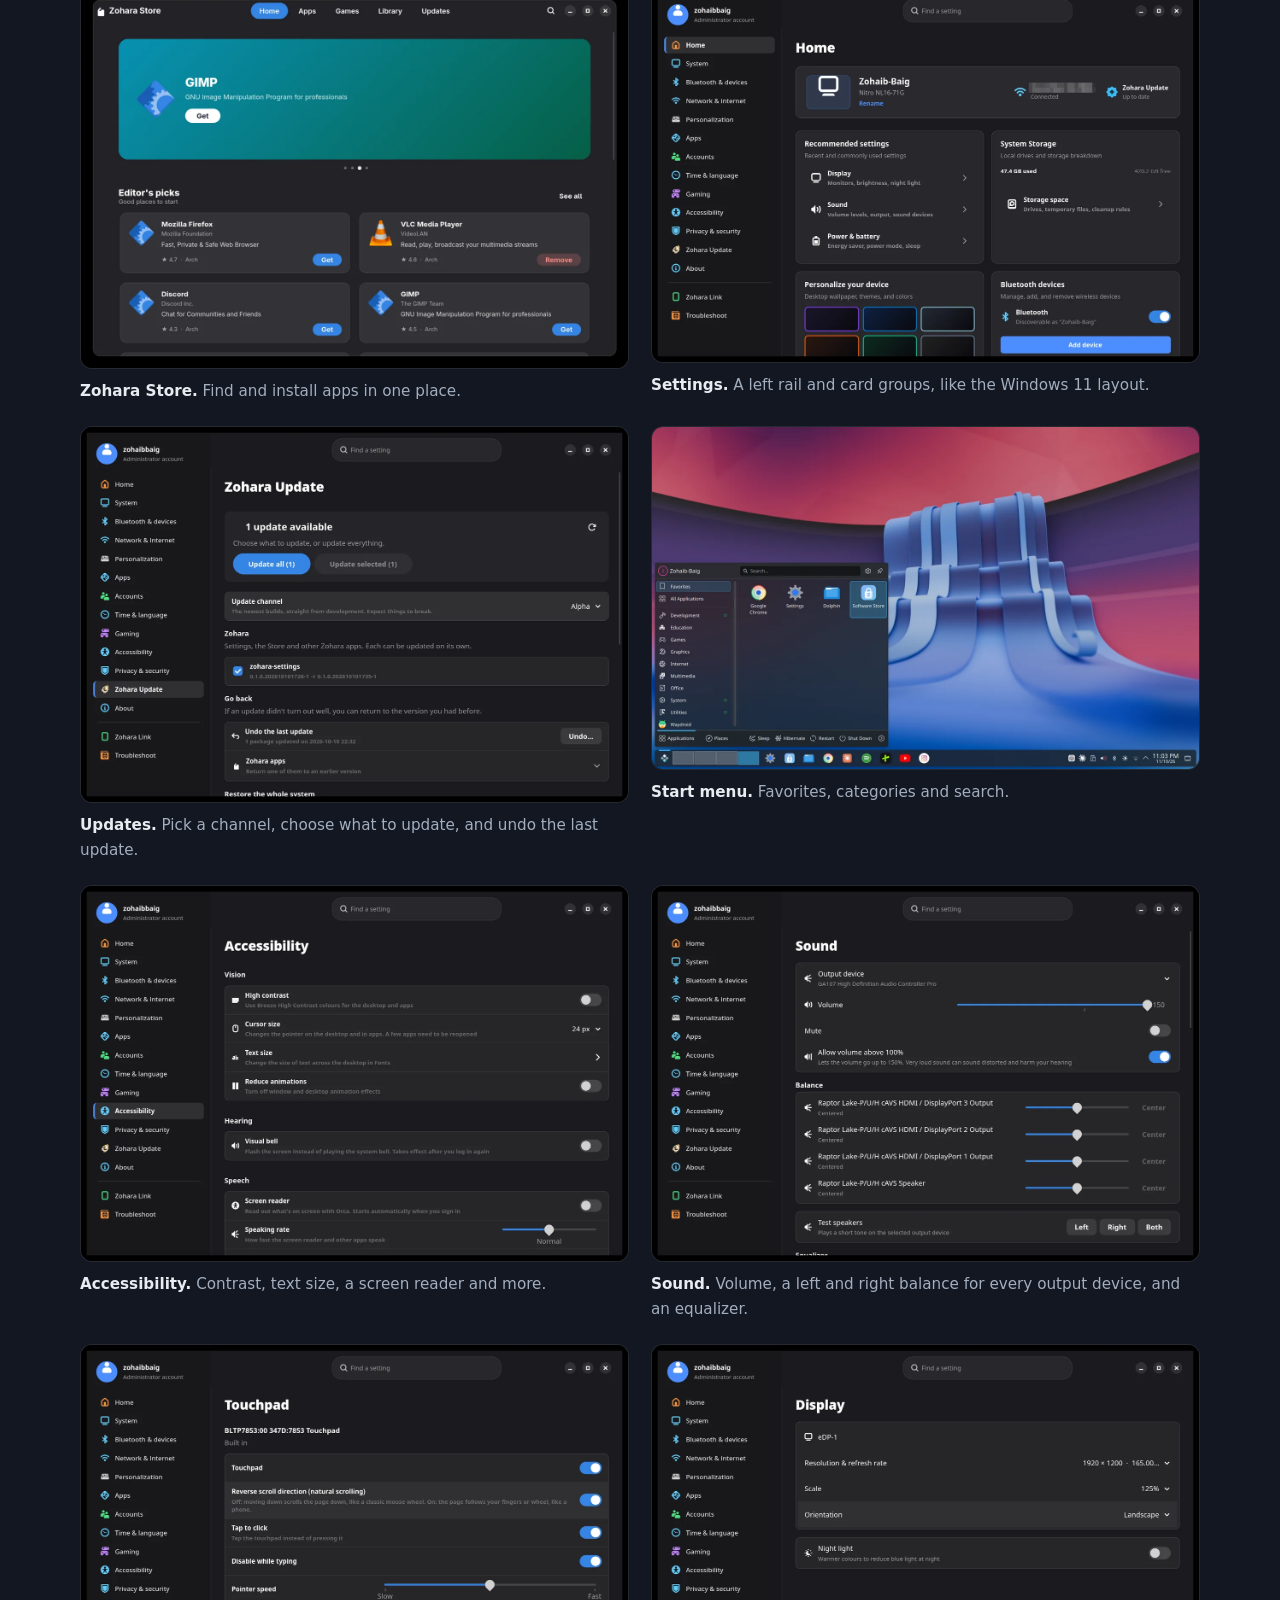
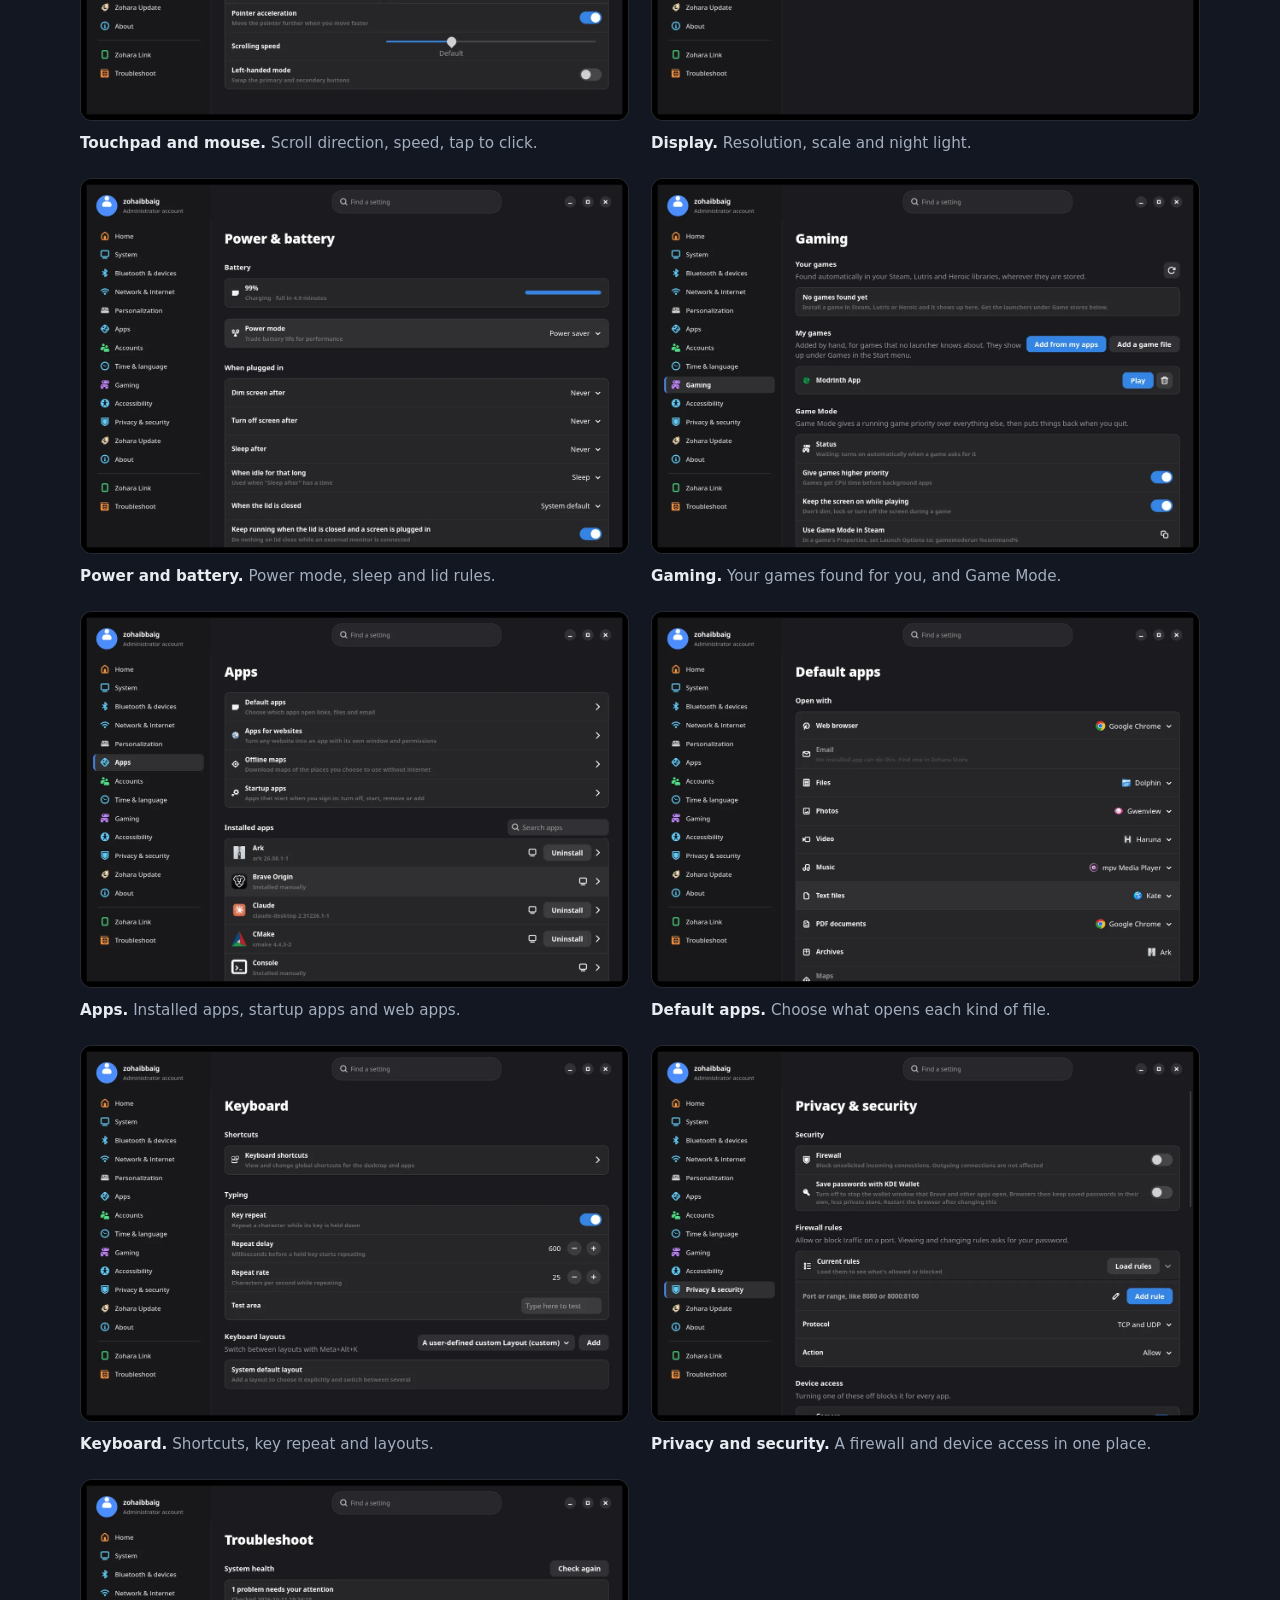
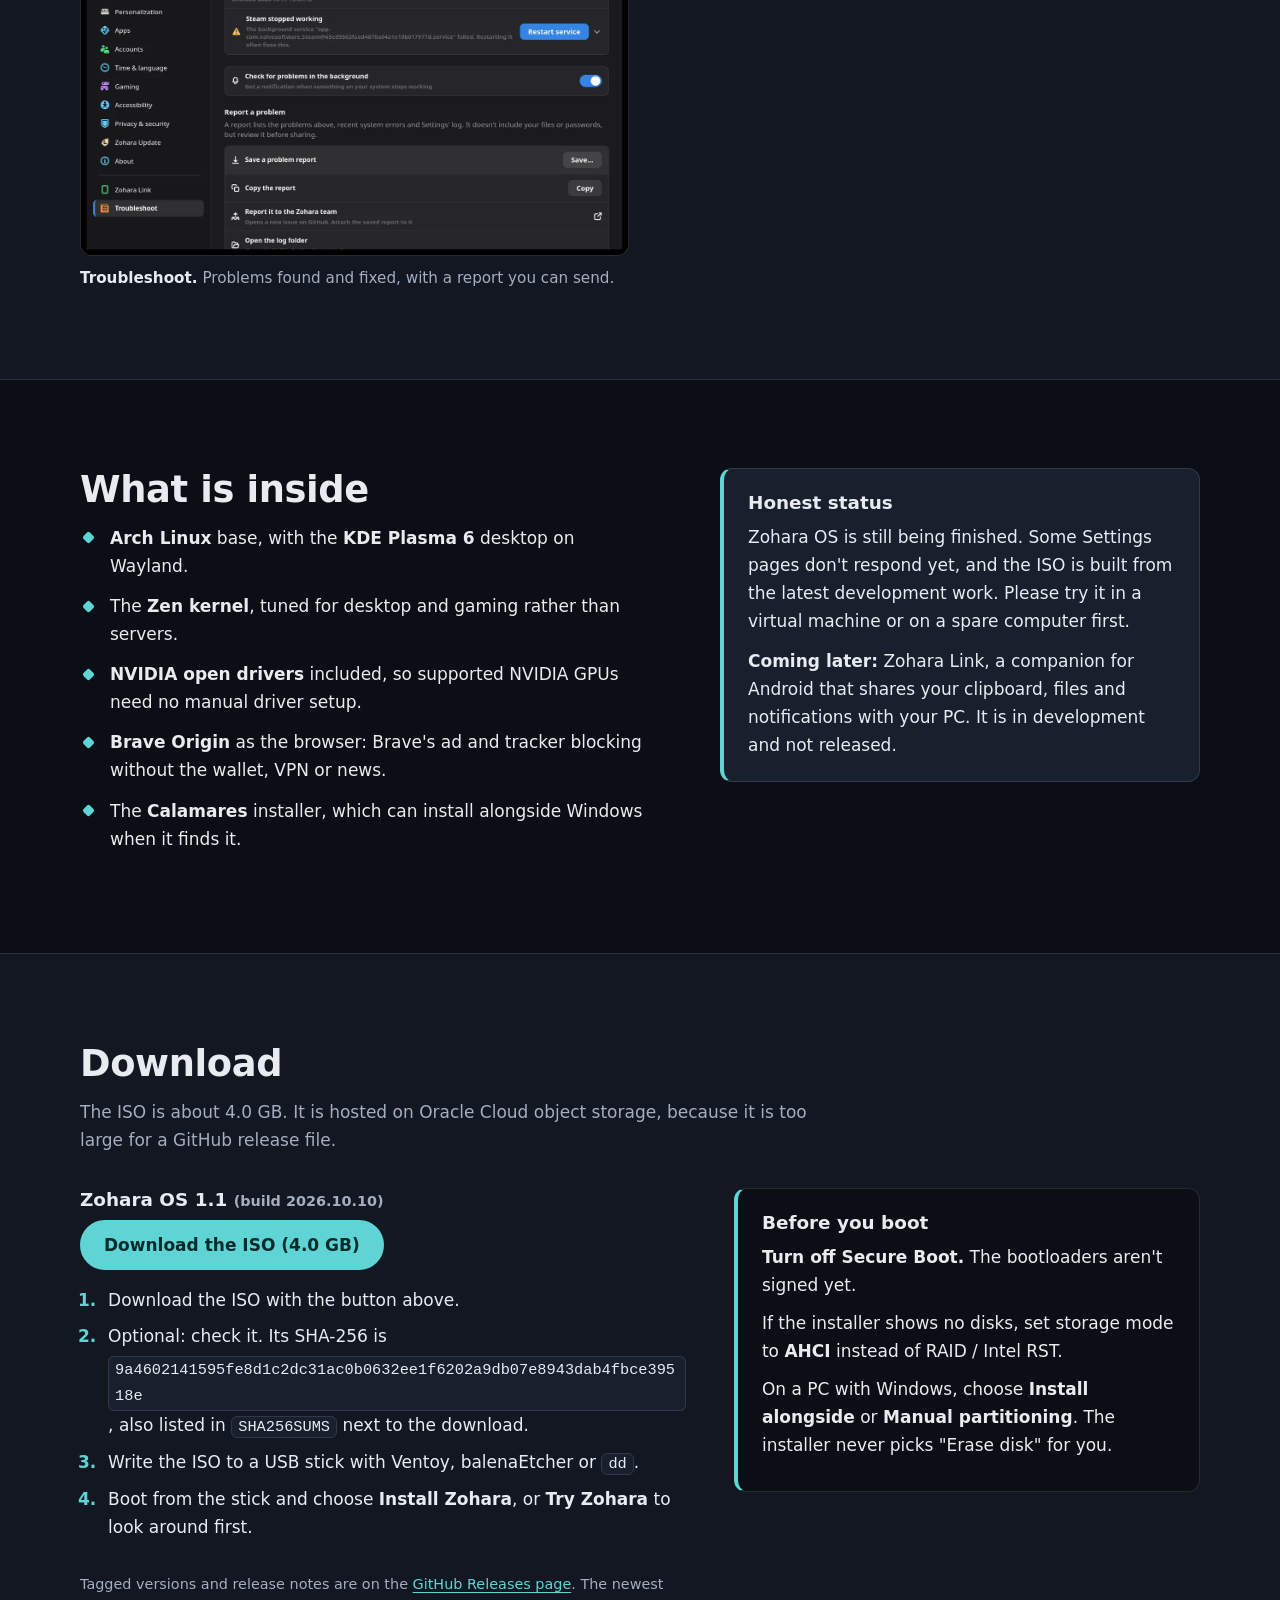
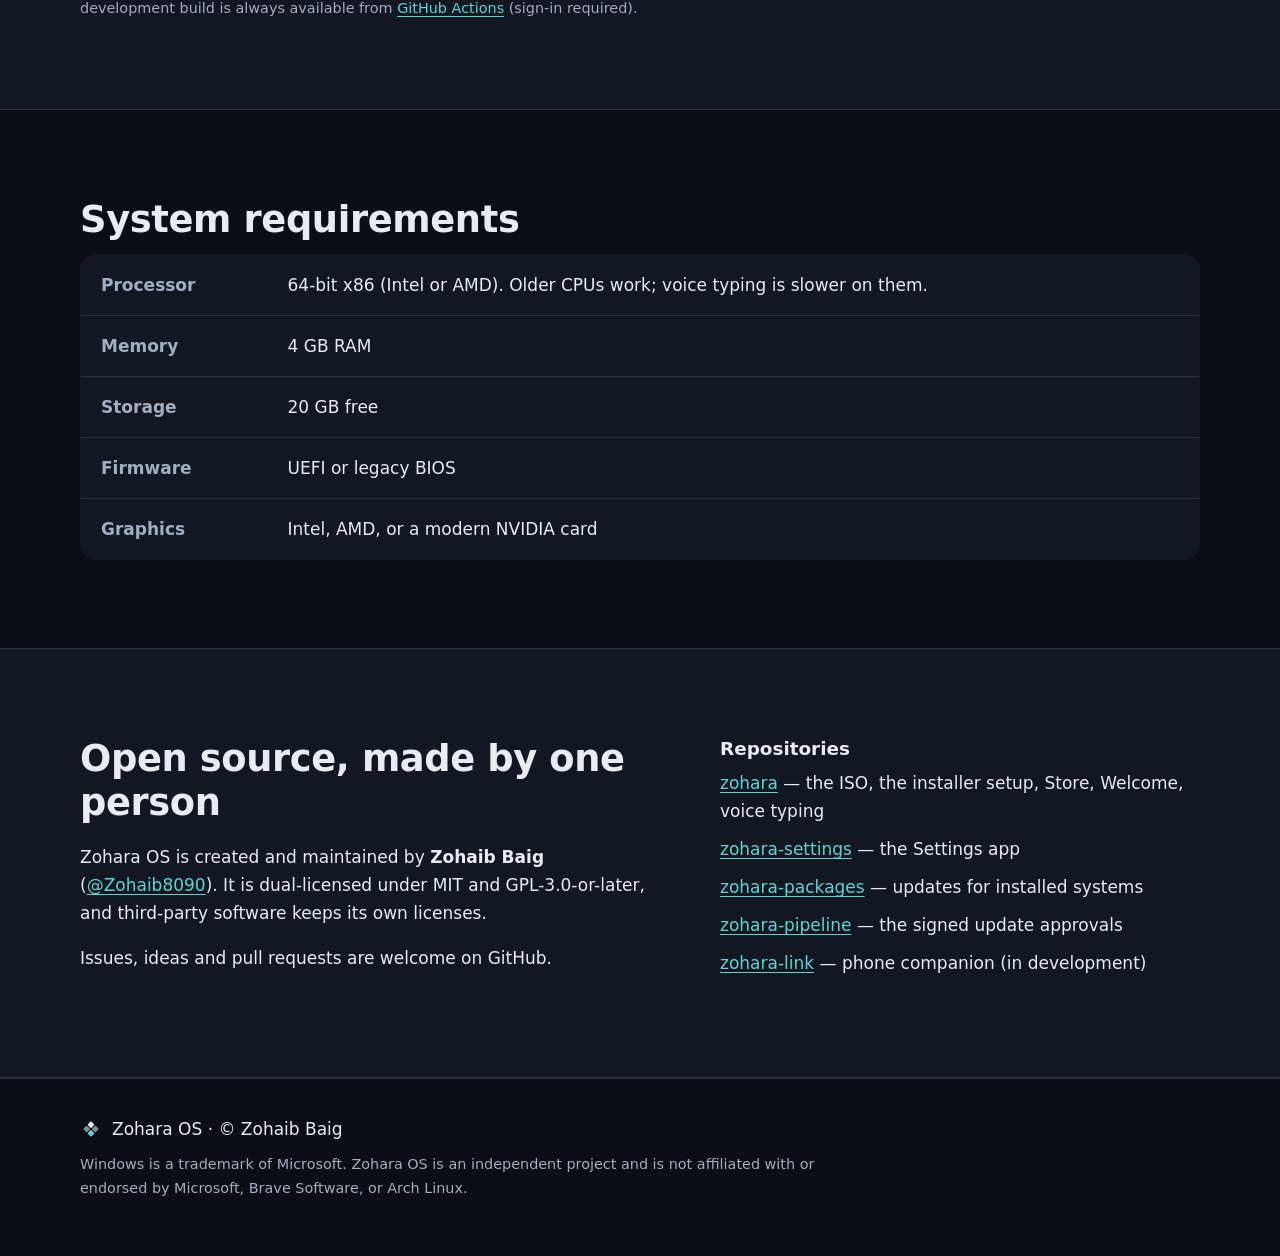
==== commit 8bbd35f9: "Hero picture: new screenshot of the Zohara OS 1.1 desktop (also the link preview image)" ====
--- a/index.html
+++ b/index.html
@@ -50,7 +50,7 @@
           <p class="fine">Free and open source. x86_64 PCs. Still being finished; see <a href="#status">status</a>.</p>
         </div>
         <figure class="hero-shot">
-          <img src="assets/img/desktop.webp" width="1280" height="800" alt="The Zohara OS desktop: a blue and coral wallpaper, with a taskbar along the bottom holding the Start button, Settings, Software Store, Files and Brave Origin.">
+          <img src="assets/img/desktop.webp" width="1280" height="800" alt="The Zohara OS desktop: a blue and coral wallpaper, with a taskbar along the bottom holding the Start button, Settings, Software Store, Files and Google Chrome.">
         </figure>
       </div>
     </section>
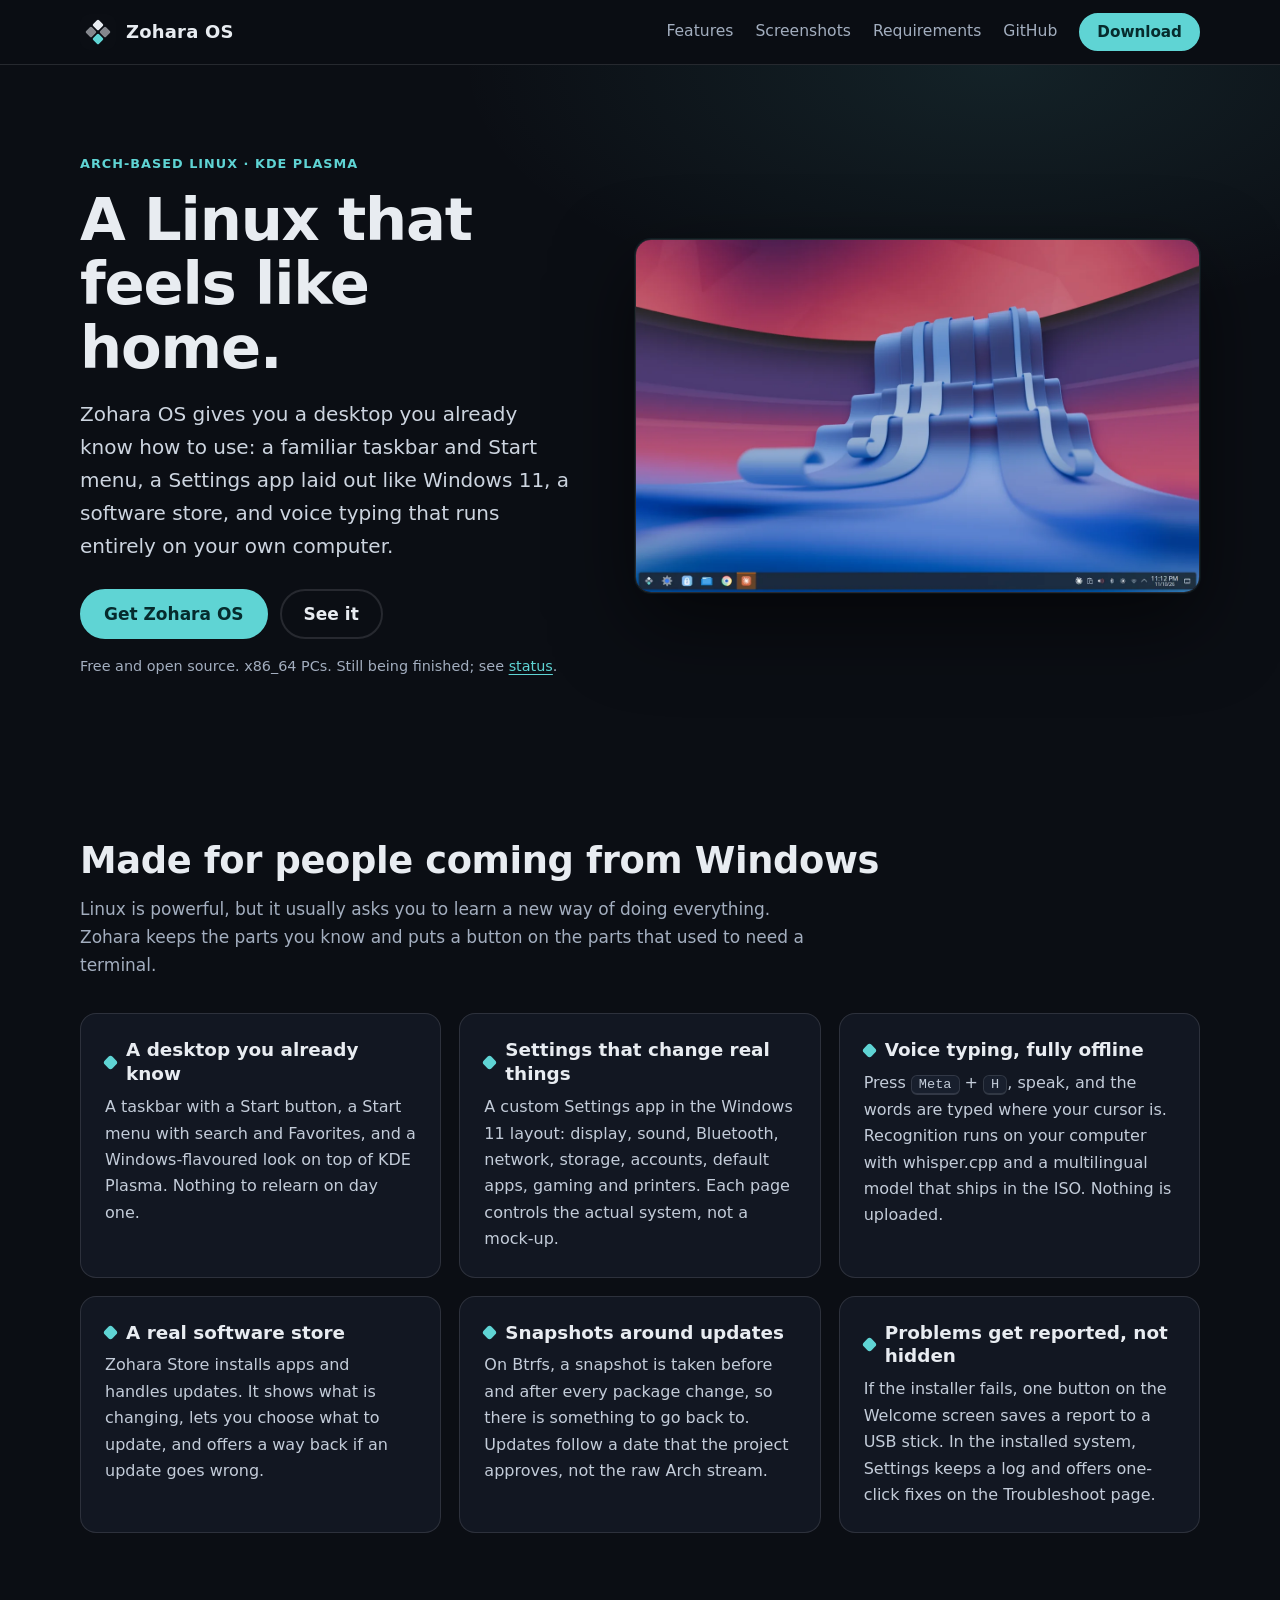
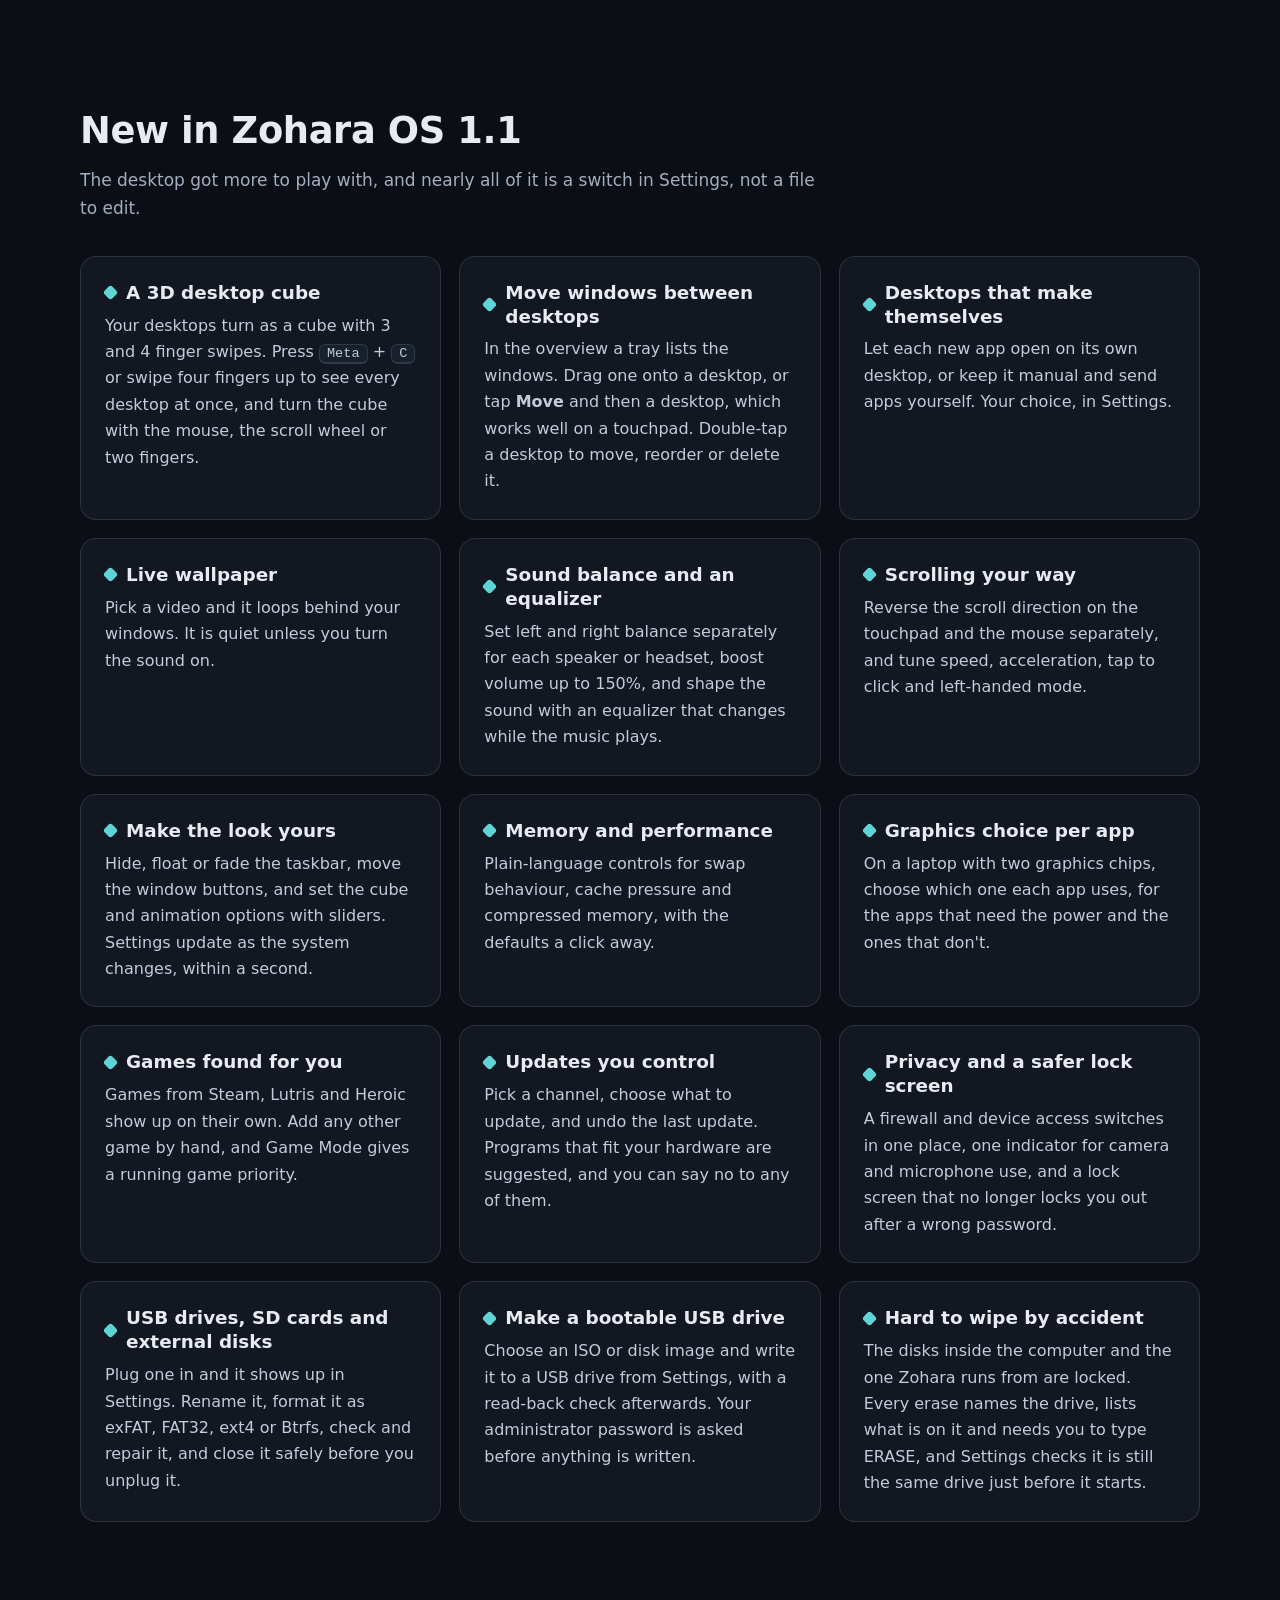
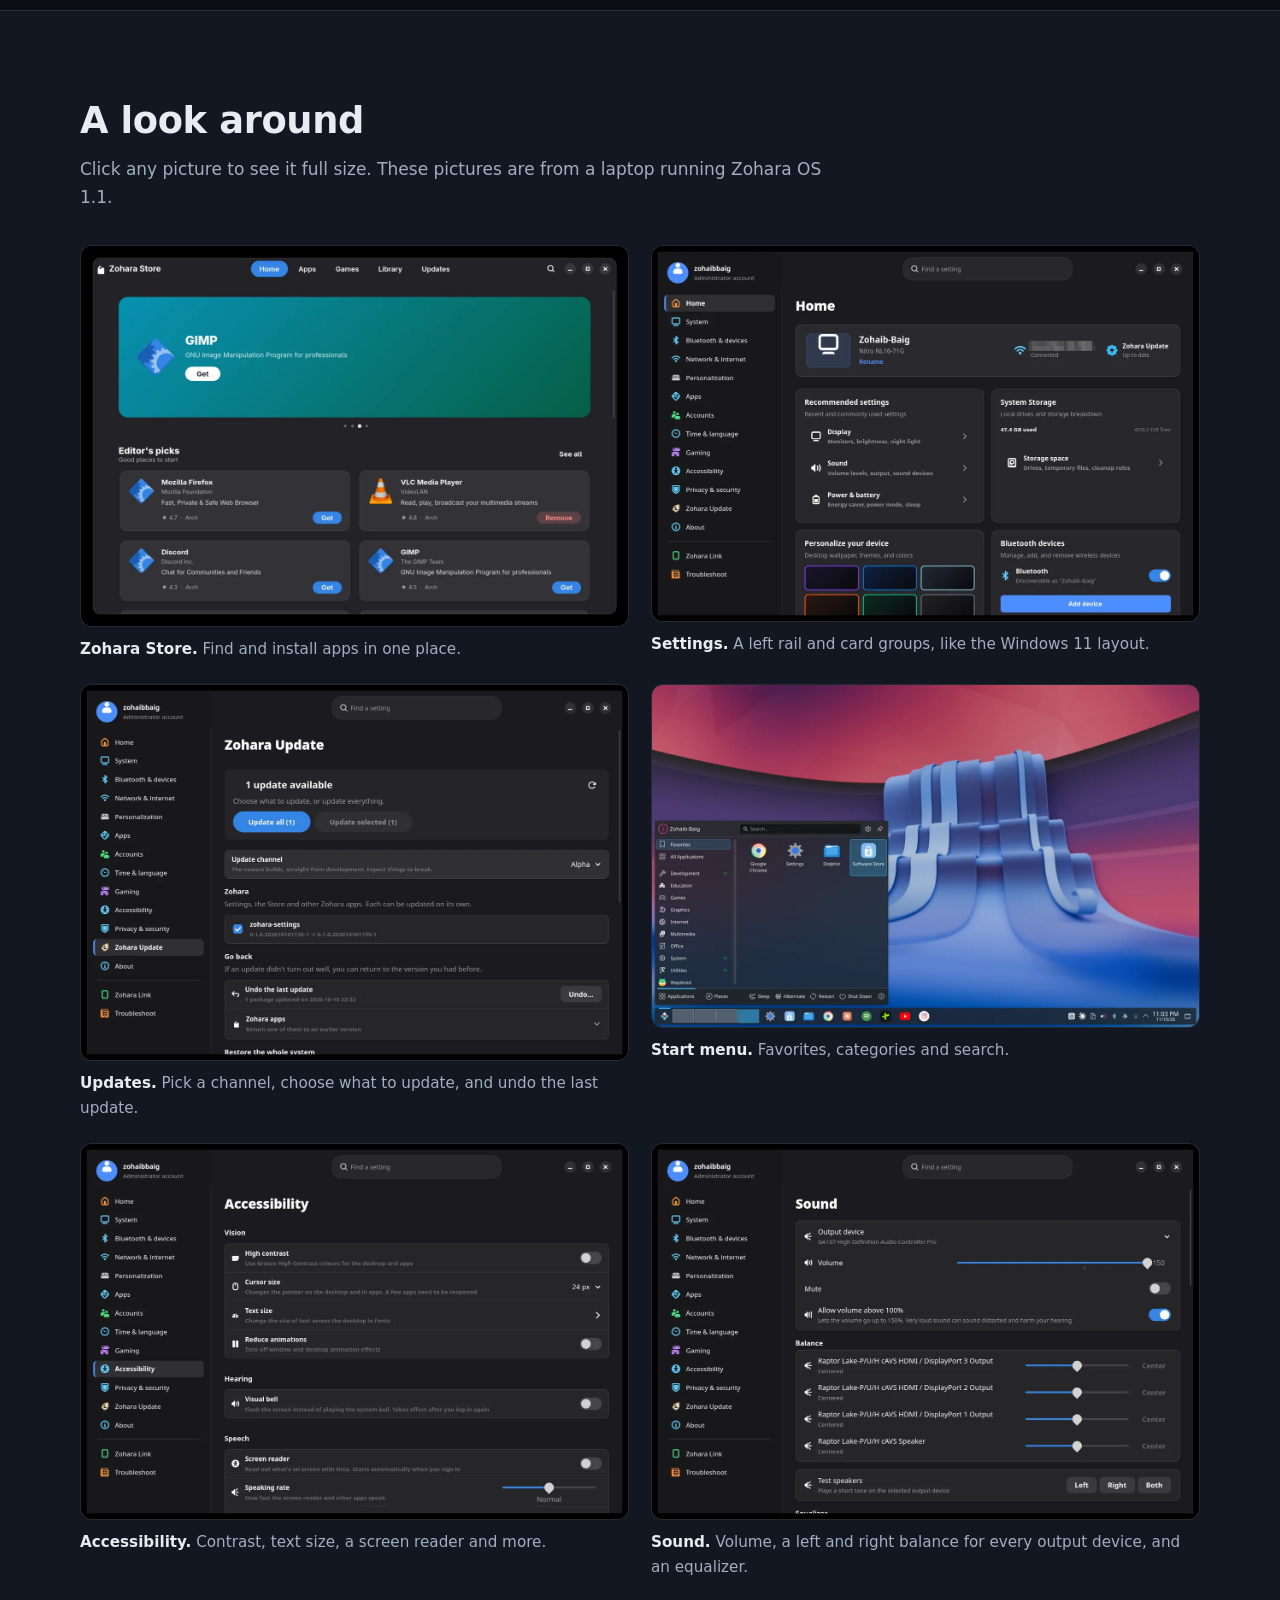
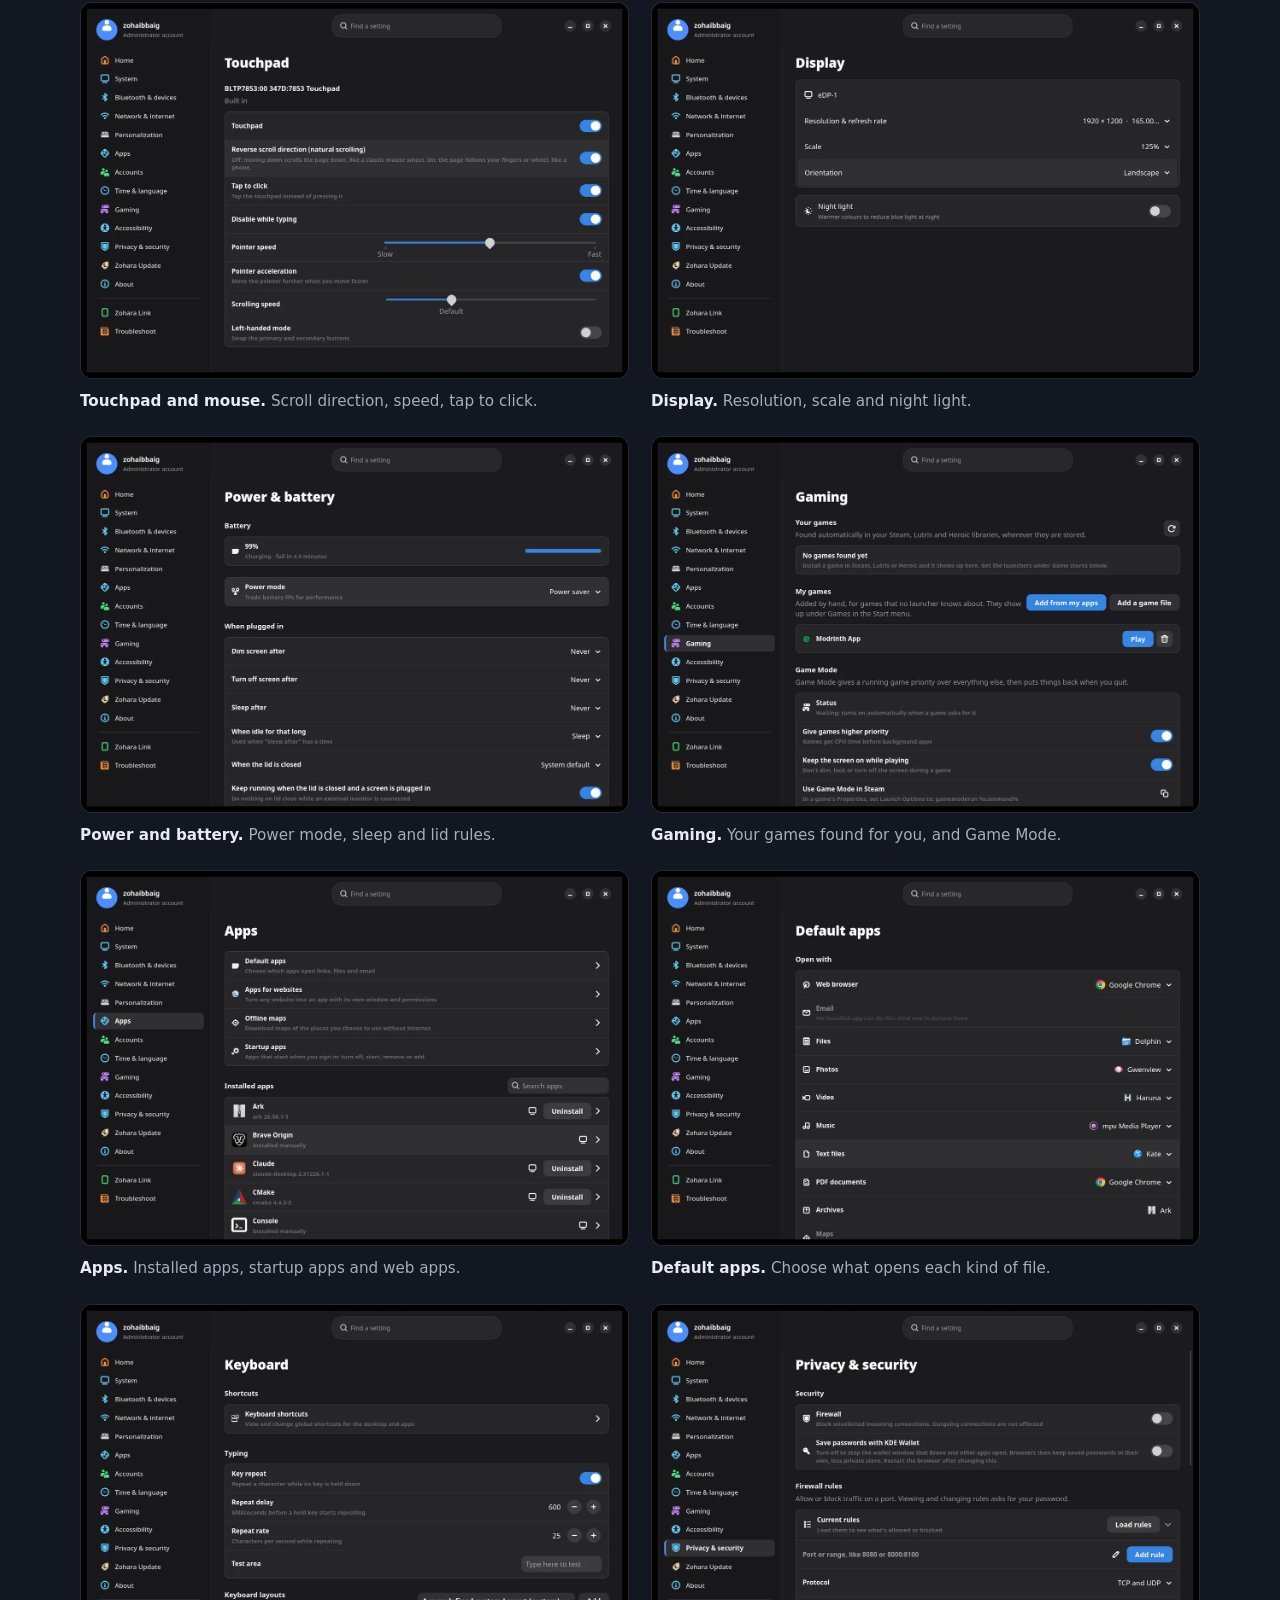
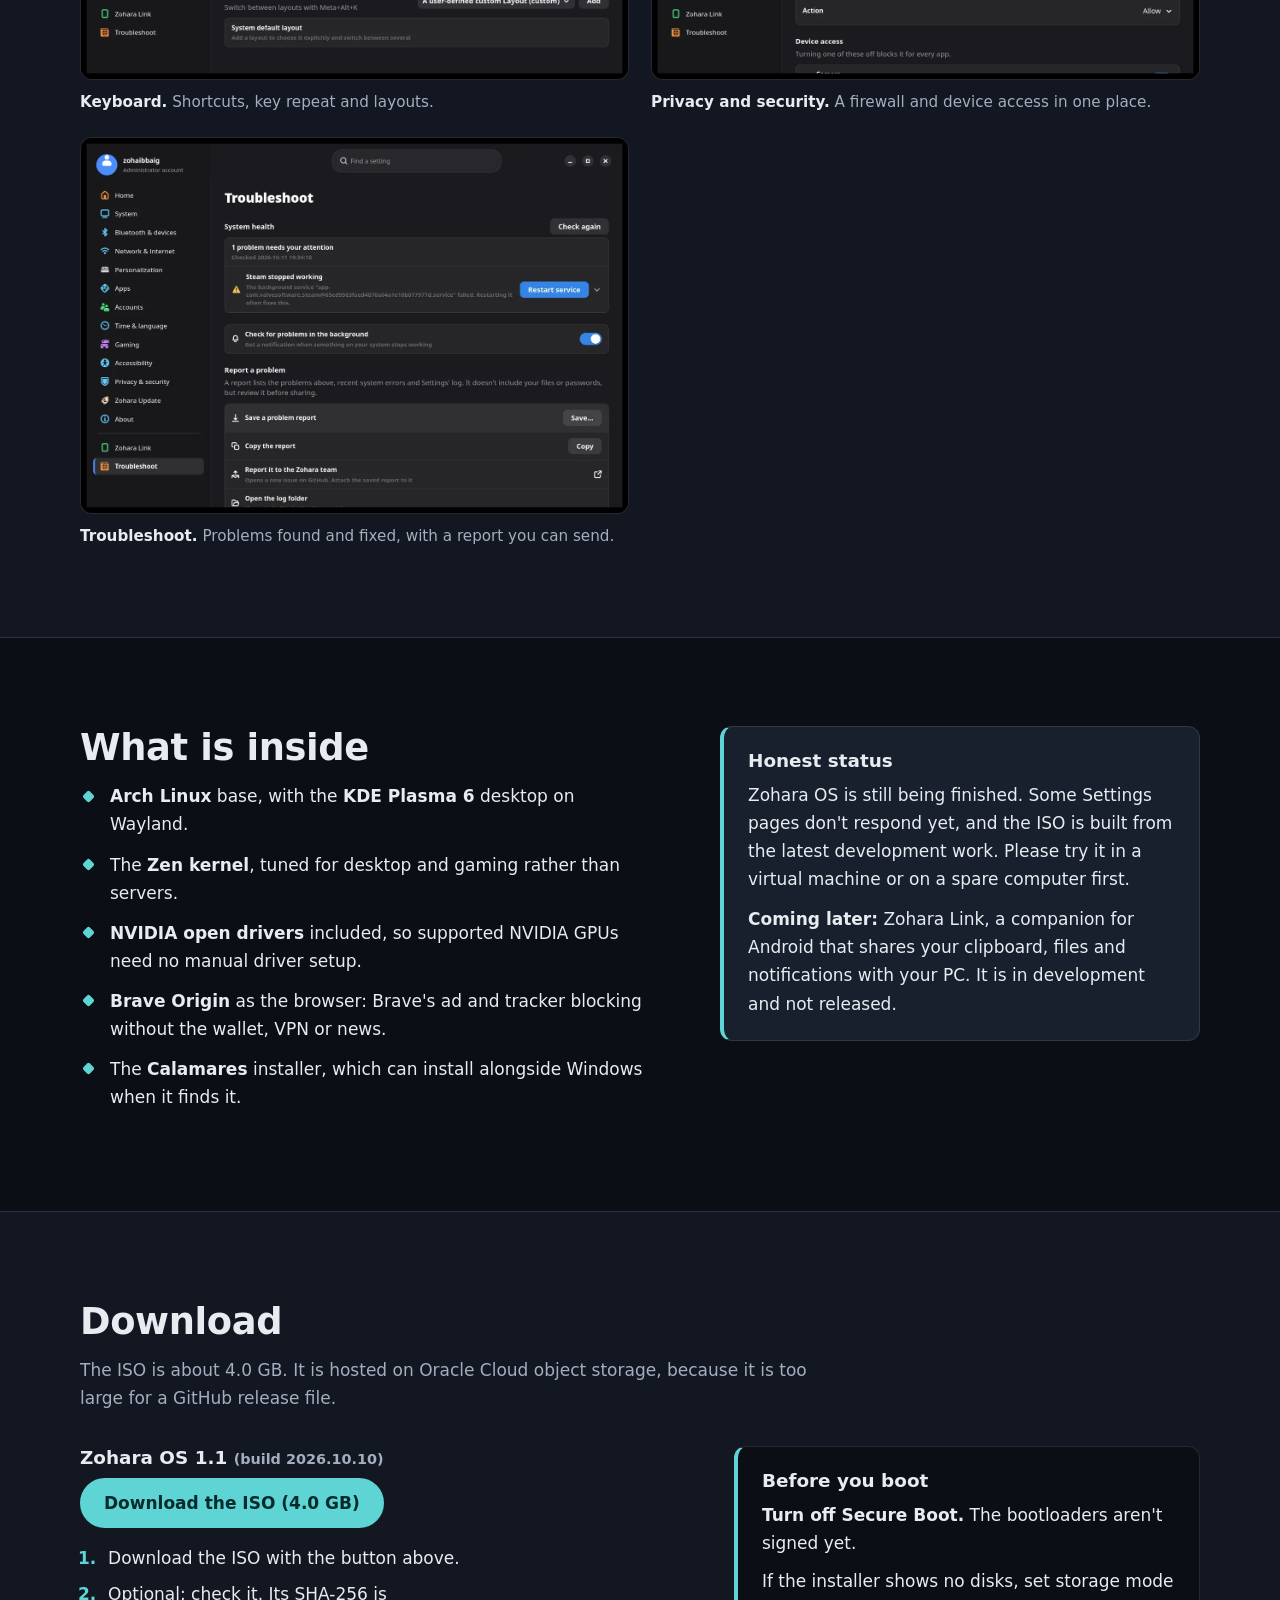
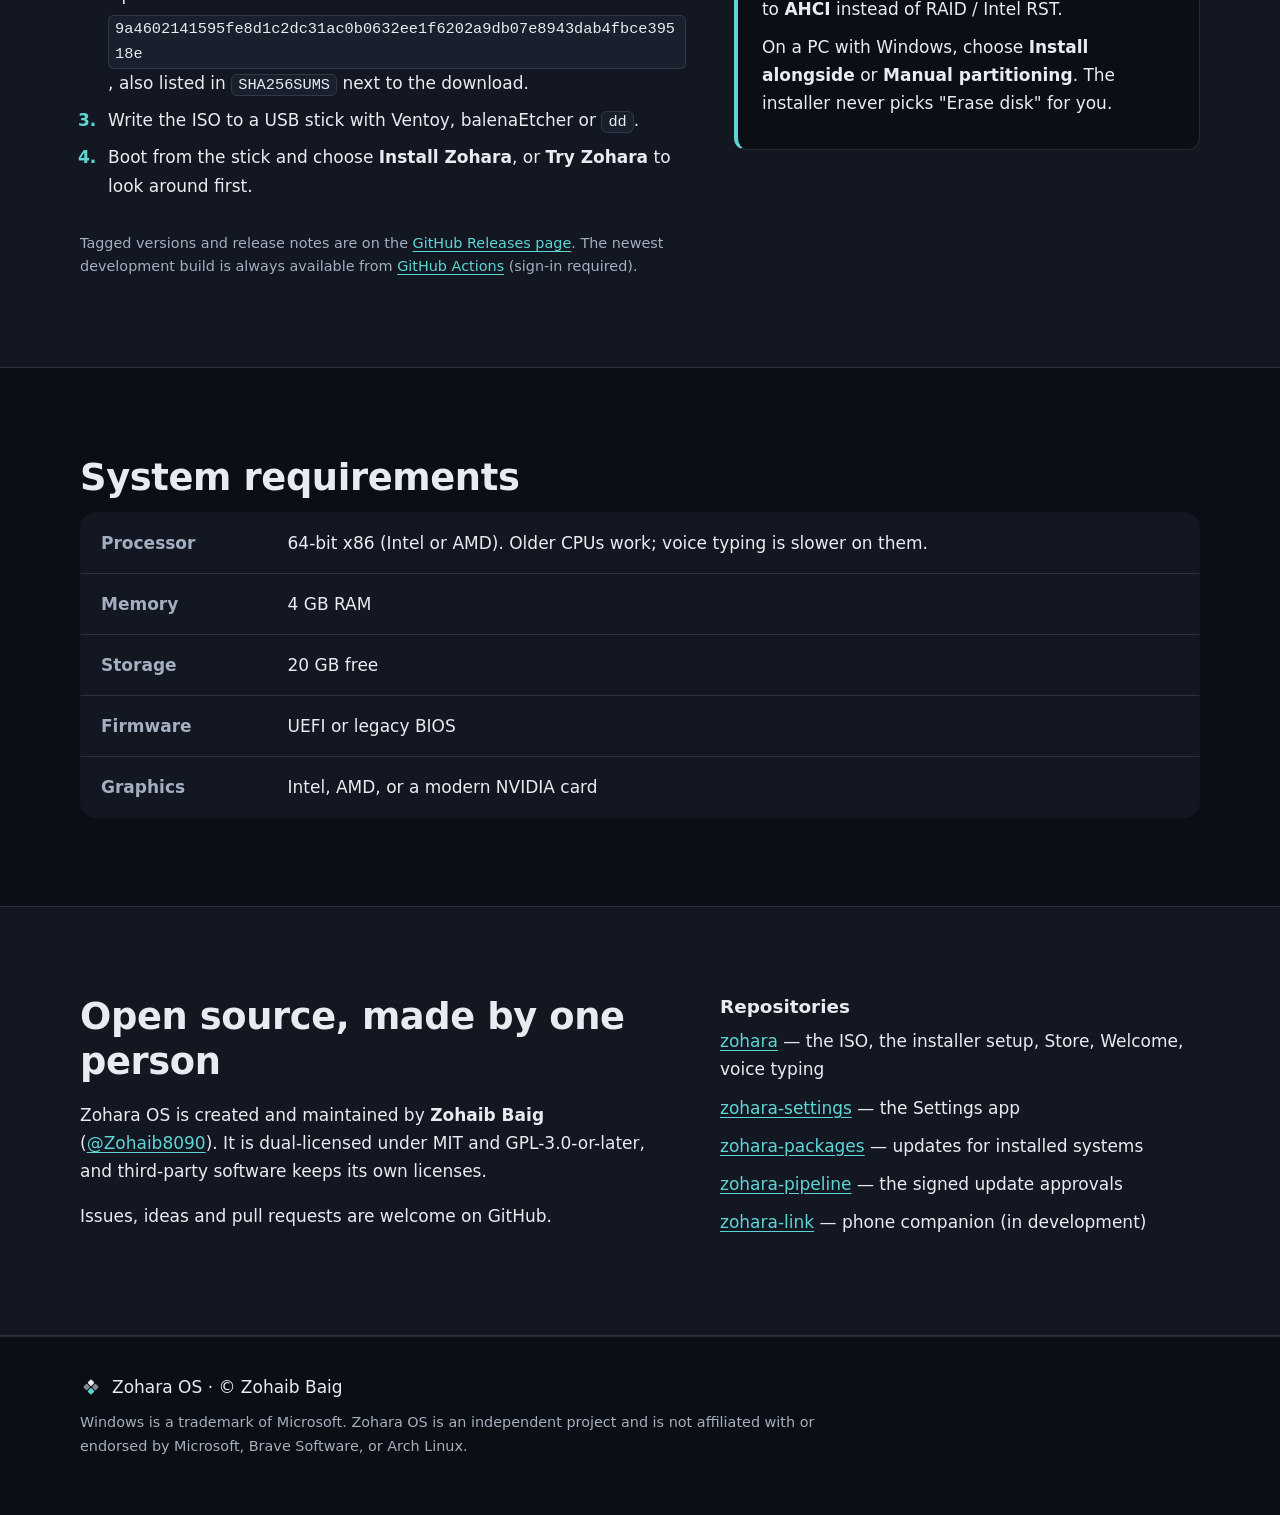
==== commit 53277aa1: "New in 1.1: cards for USB drives and SD cards, bootable USB maker, and the drive safety rules" ====
--- a/index.html
+++ b/index.html
@@ -140,6 +140,18 @@
           <article class="card">
             <h3>Privacy and a safer lock screen</h3>
             <p>A firewall and device access switches in one place, one indicator for camera and microphone use, and a lock screen that no longer locks you out after a wrong password.</p>
+          </article>
+          <article class="card">
+            <h3>USB drives, SD cards and external disks</h3>
+            <p>Plug one in and it shows up in Settings. Rename it, format it as exFAT, FAT32, ext4 or Btrfs, check and repair it, and close it safely before you unplug it.</p>
+          </article>
+          <article class="card">
+            <h3>Make a bootable USB drive</h3>
+            <p>Choose an ISO or disk image and write it to a USB drive from Settings, with a read-back check afterwards. Your administrator password is asked before anything is written.</p>
+          </article>
+          <article class="card">
+            <h3>Hard to wipe by accident</h3>
+            <p>The disks inside the computer and the one Zohara runs from are locked. Every erase names the drive, lists what is on it and needs you to type ERASE, and Settings checks it is still the same drive just before it starts.</p>
           </article>
         </div>
       </div>
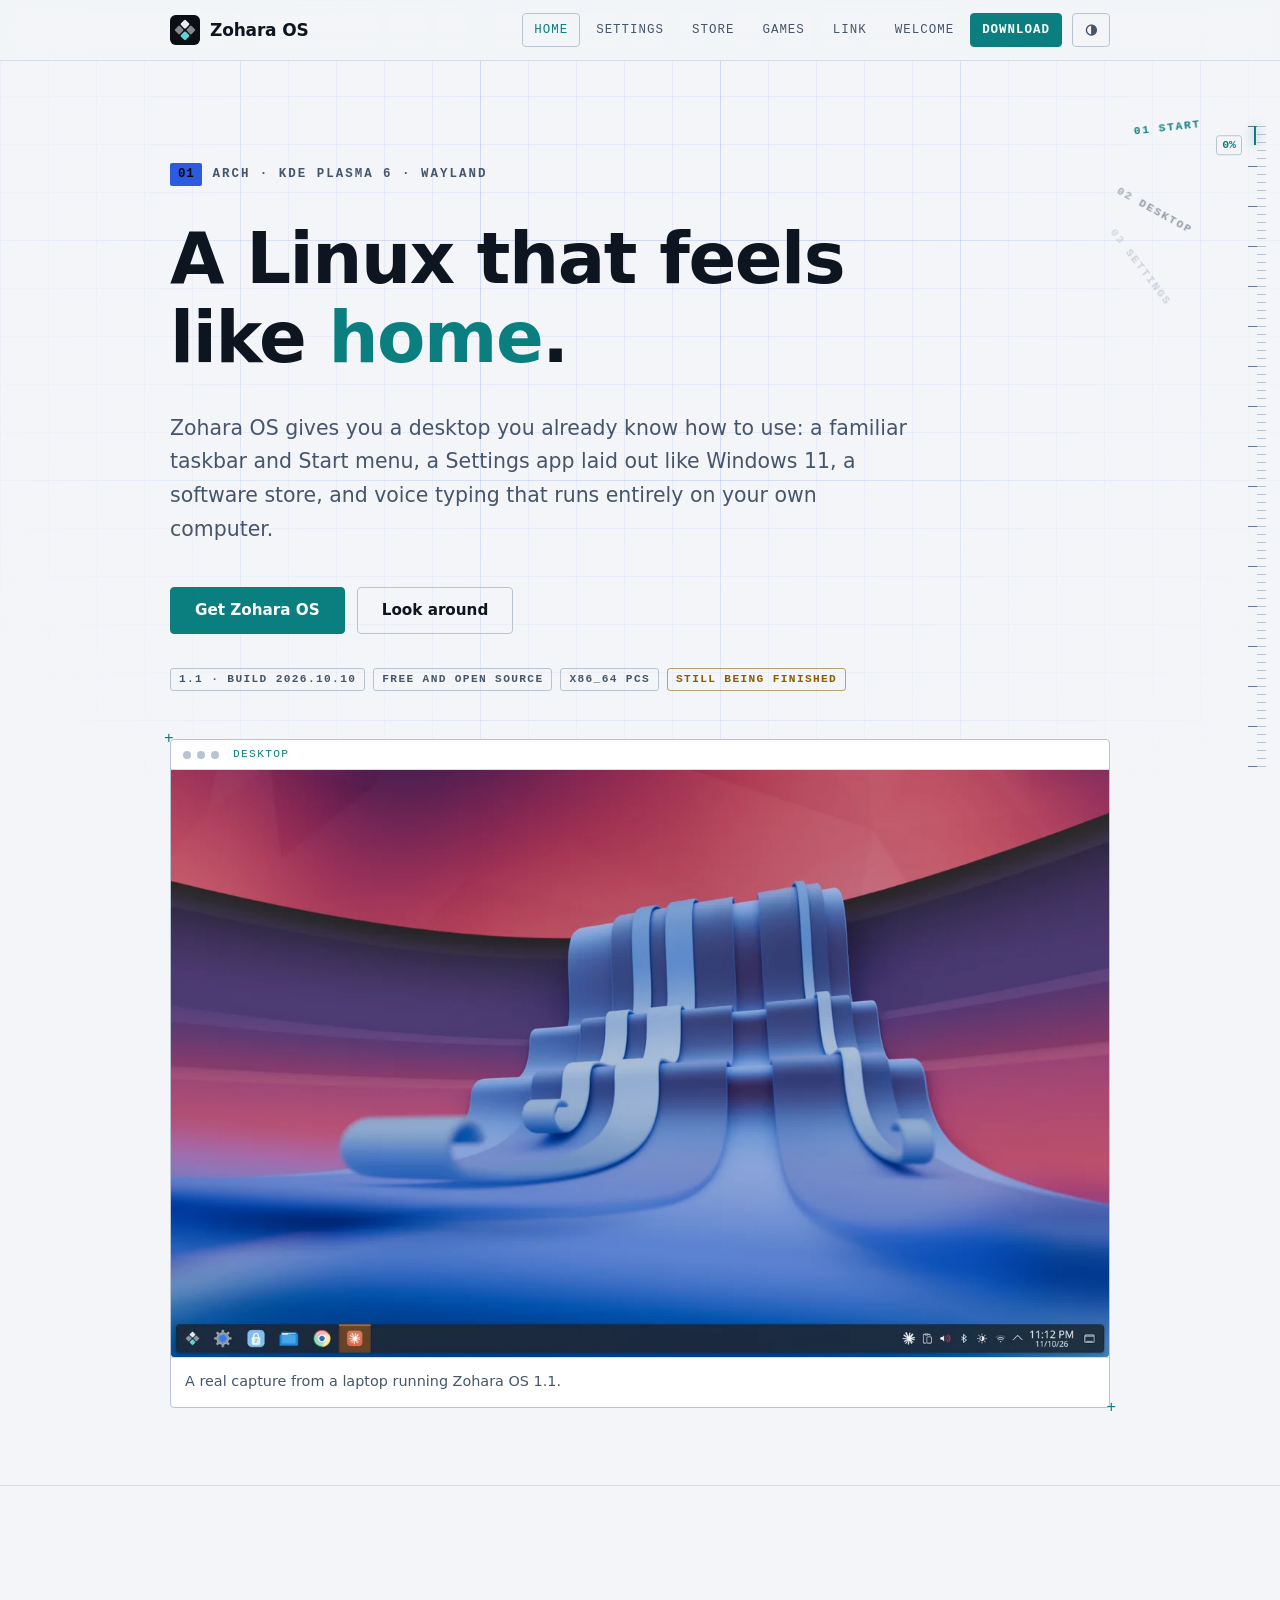
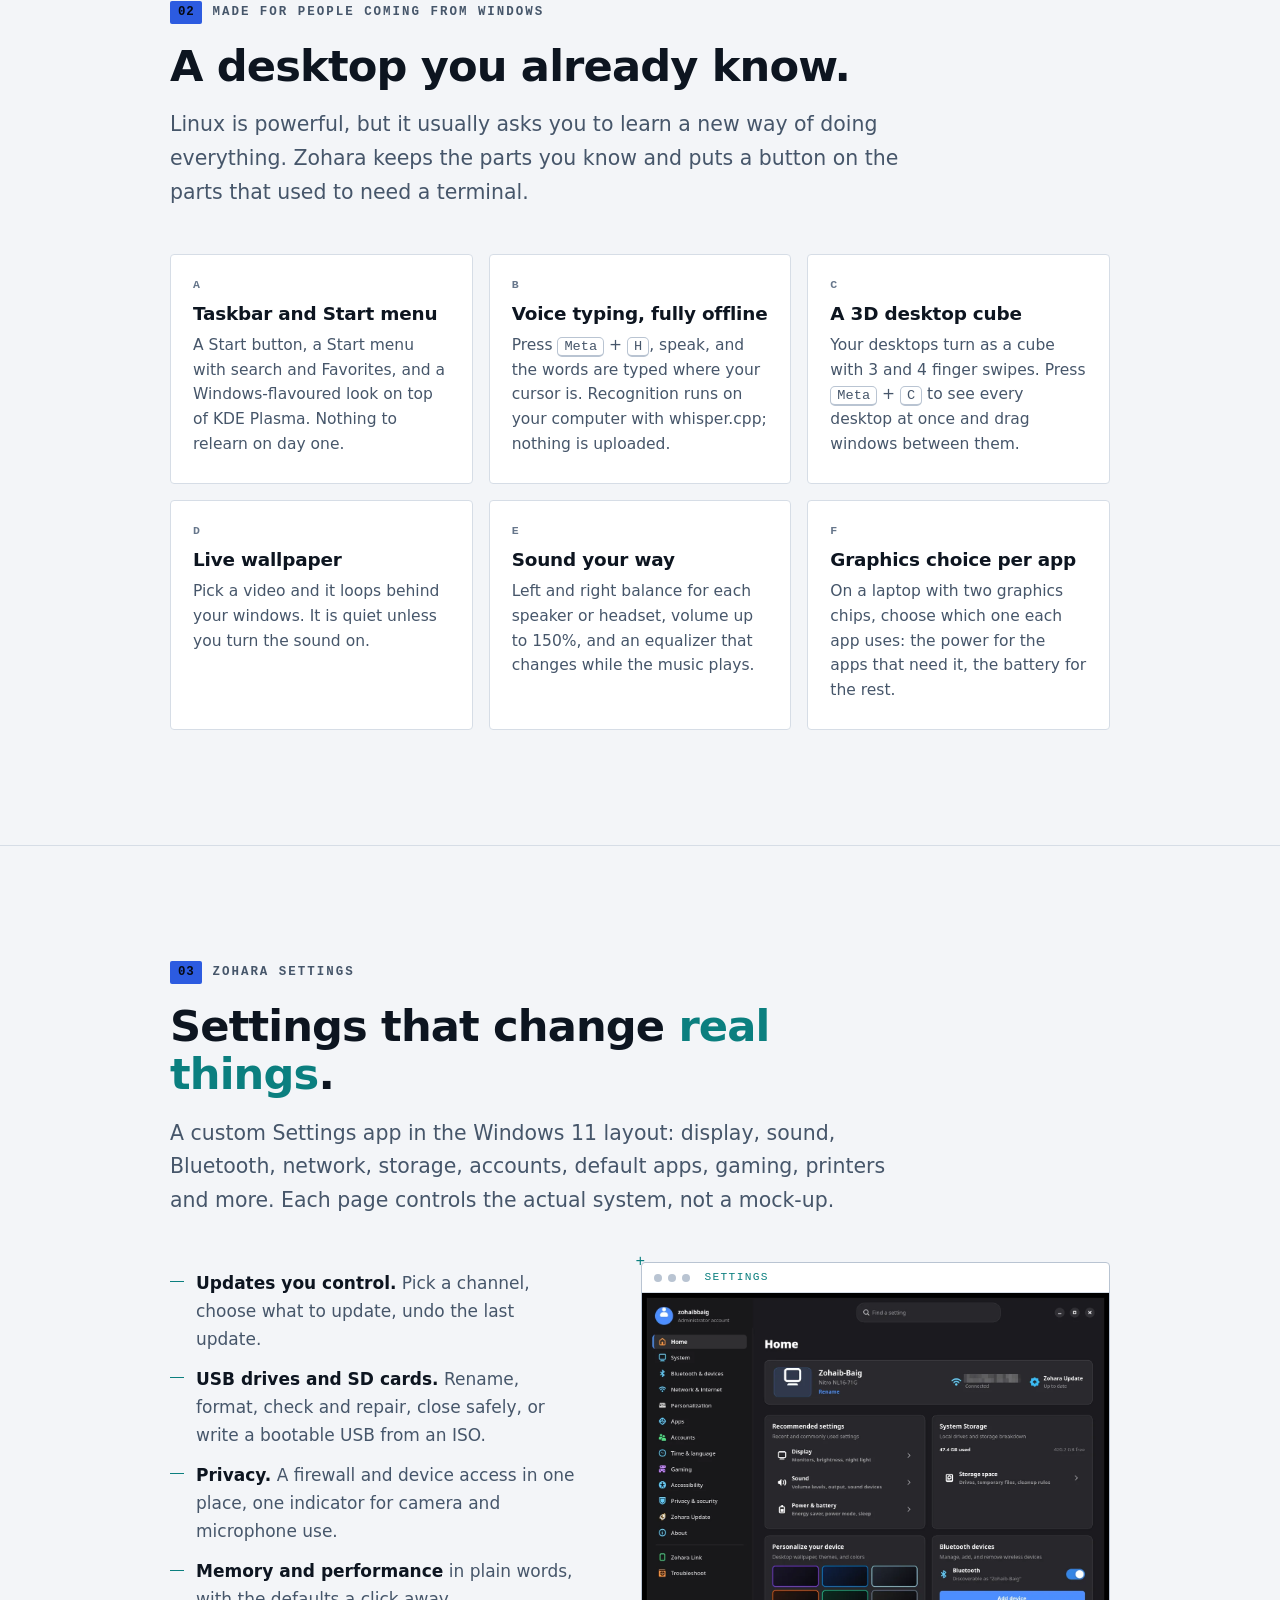
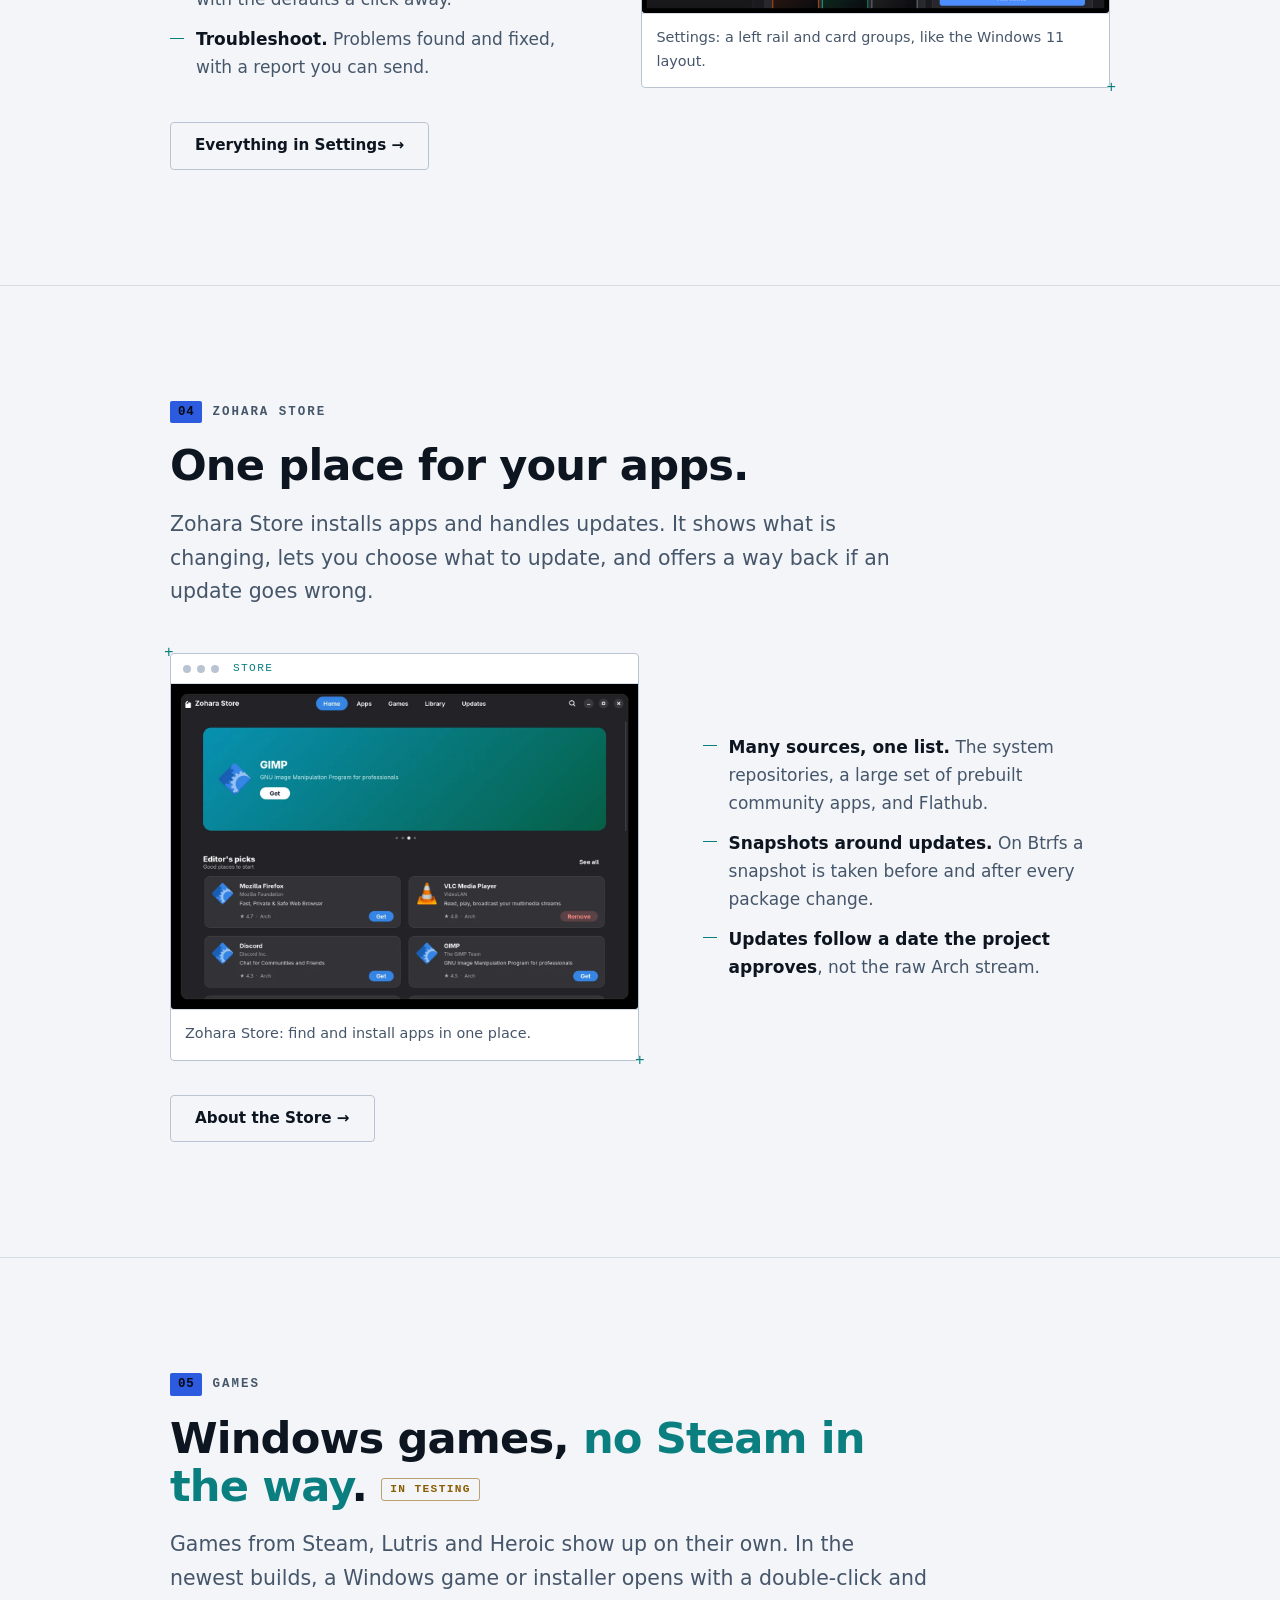
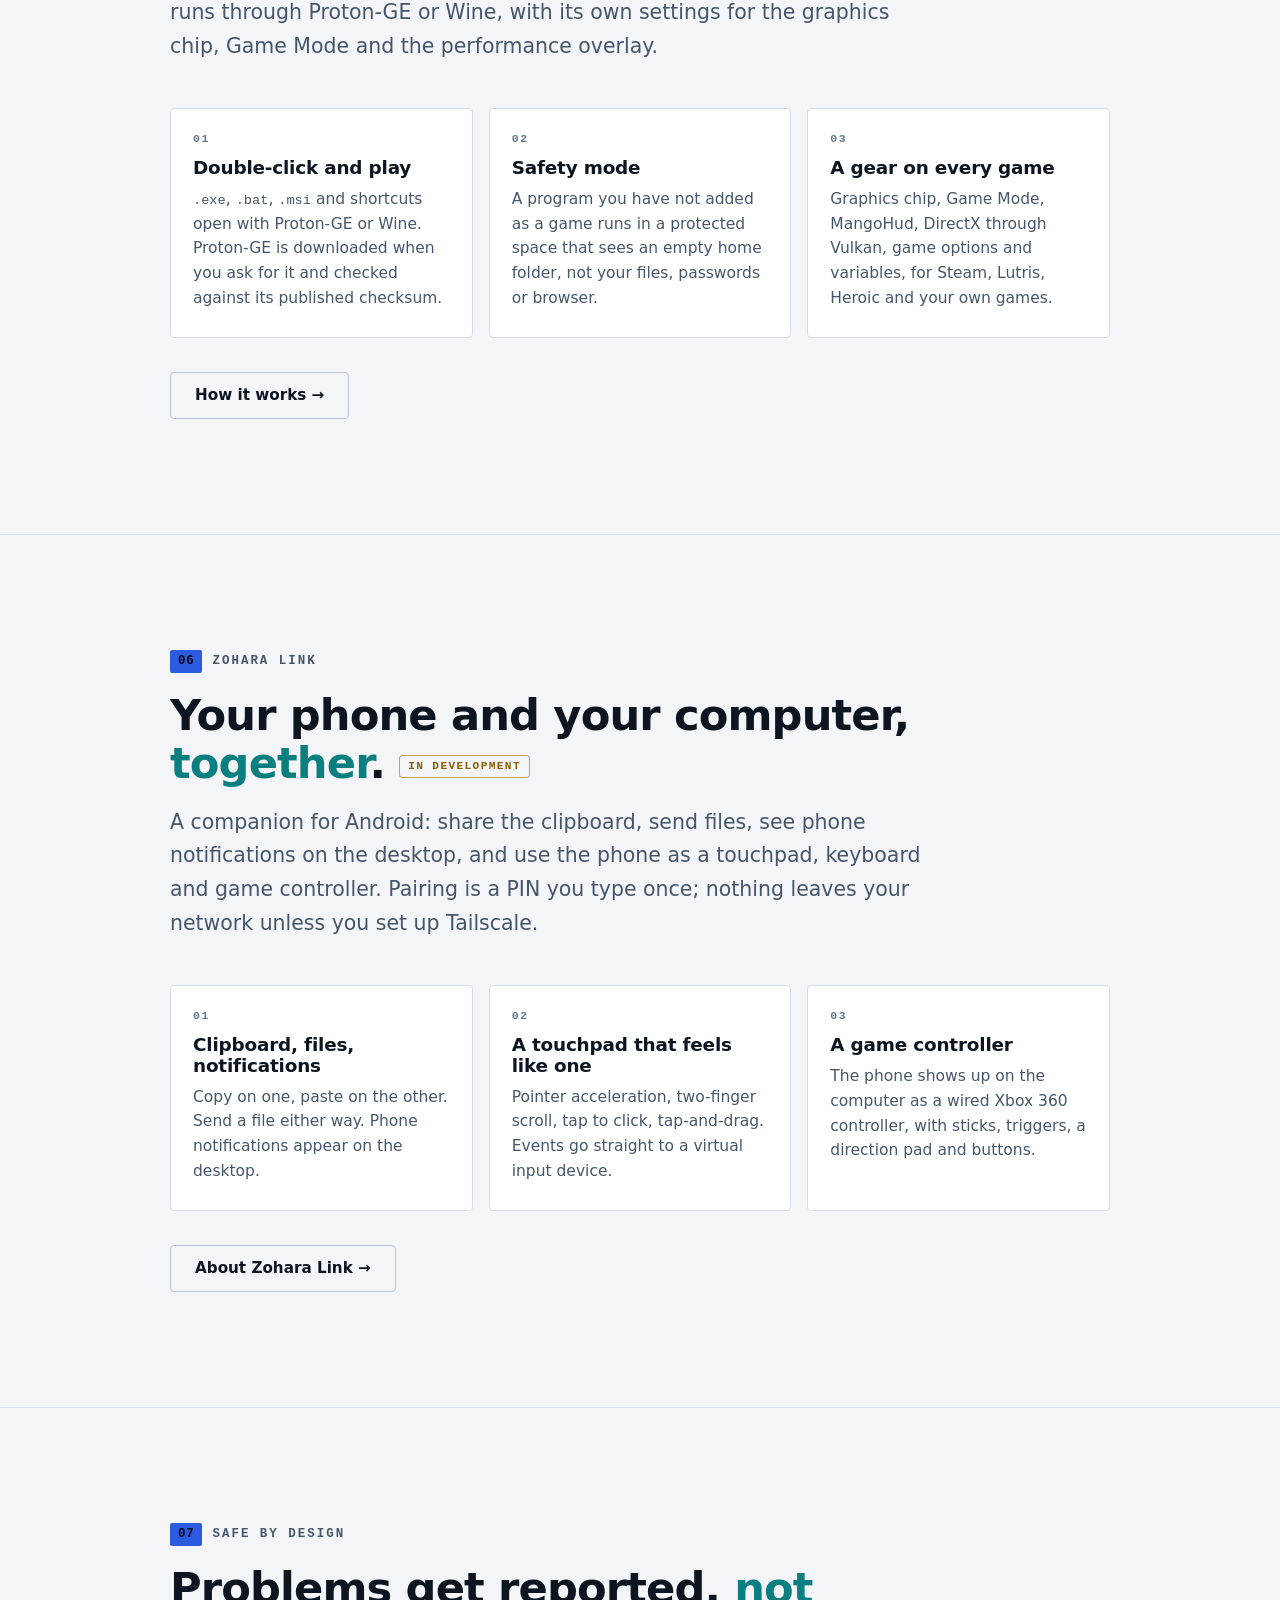
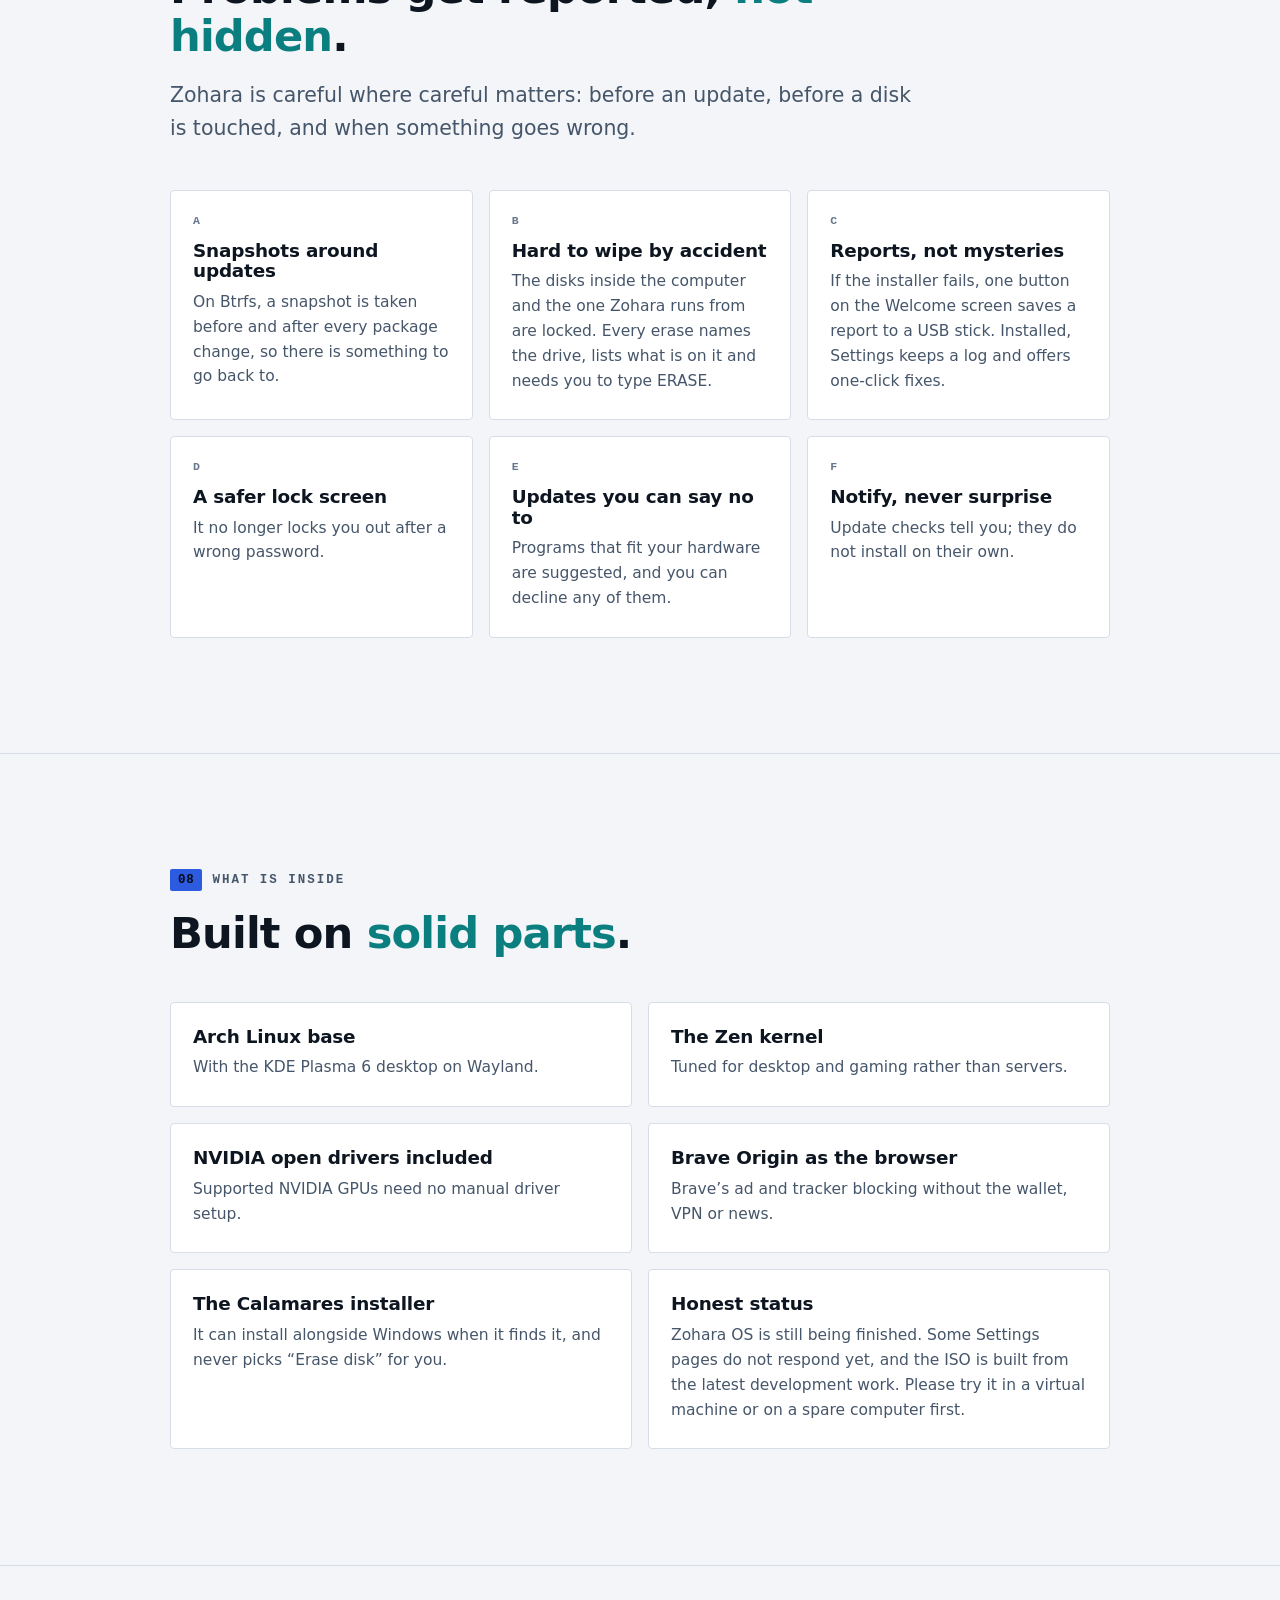
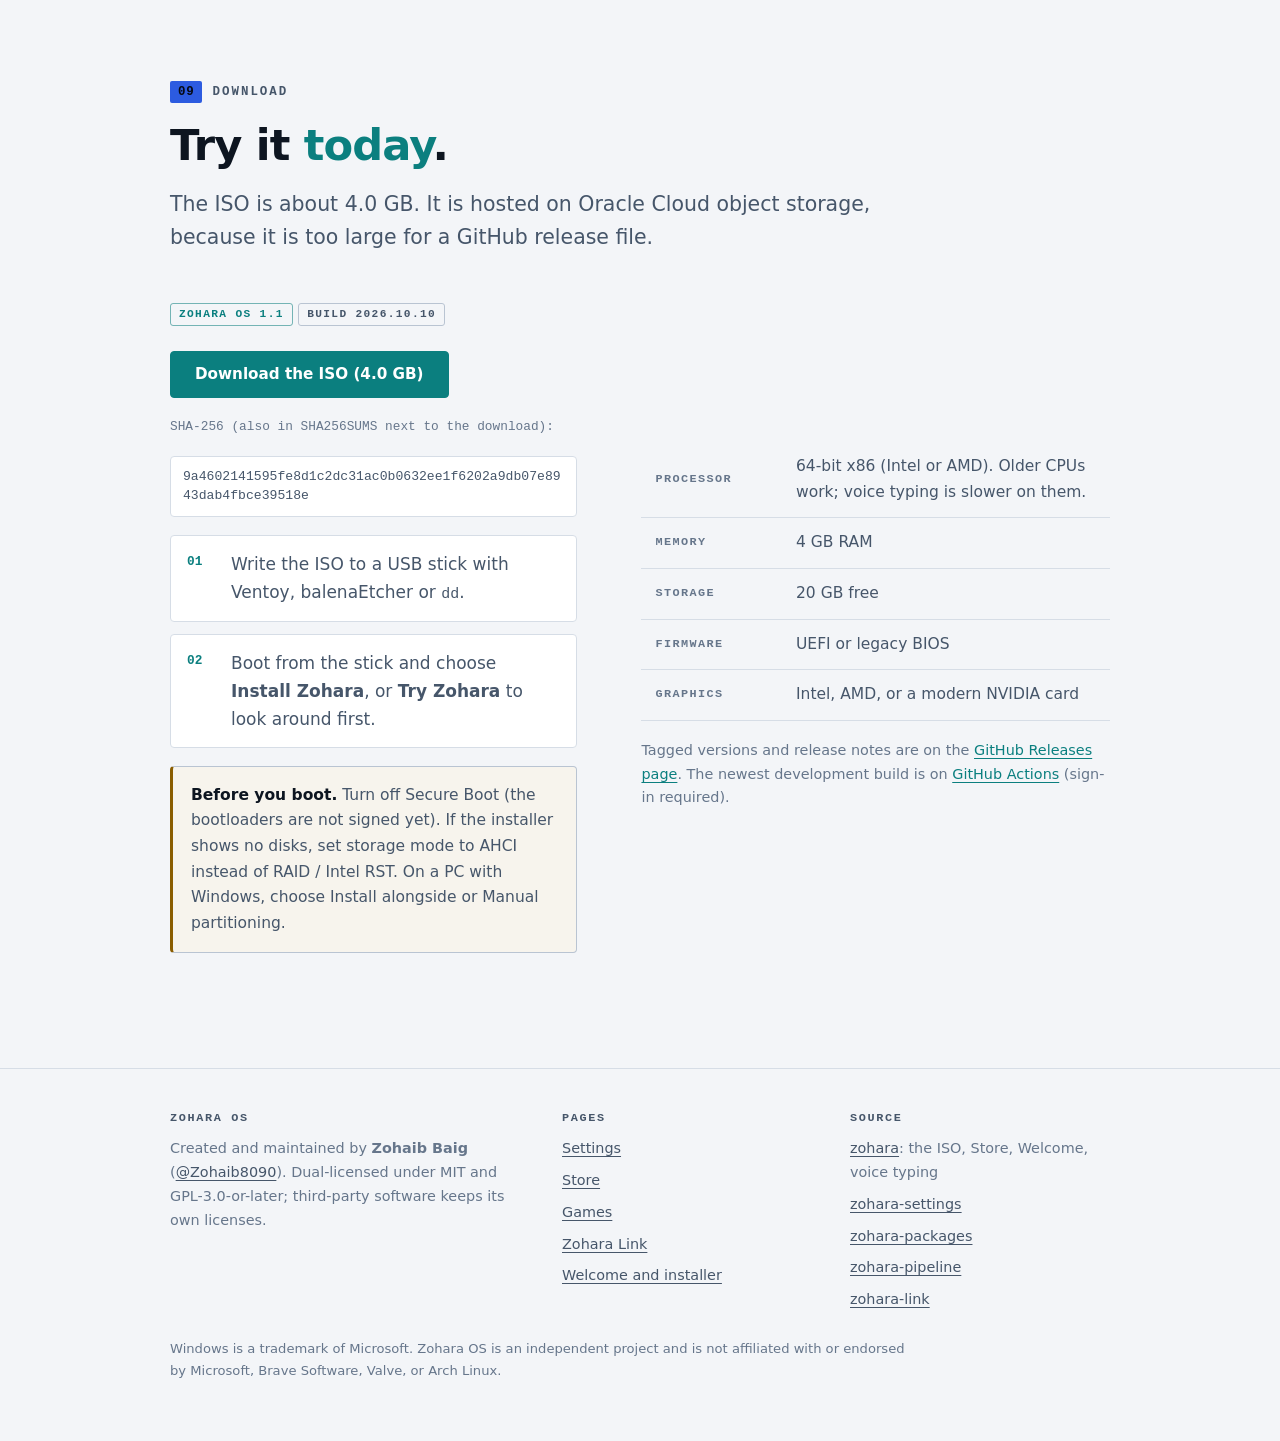
==== commit c9a21c05: "Website revamp: blueprint look, scroll rail, one page per app (Settings, Store, Games, Link, Welcome" ====
--- a/index.html
+++ b/index.html
@@ -3,319 +3,194 @@
 <head>
   <meta charset="utf-8">
   <meta name="viewport" content="width=device-width, initial-scale=1">
-  <title>Zohara OS — a Linux that feels like home</title>
-  <meta name="description" content="Zohara OS 1.1 is an Arch-based Linux with a desktop Windows users already know: a taskbar and Start menu, a 3D desktop cube, a Windows 11-style Settings app, a software store and voice typing that runs on your own computer.">
-  <meta name="theme-color" content="#0B0E14">
-  <meta name="color-scheme" content="dark">
-  <meta property="og:title" content="Zohara OS — a Linux that feels like home">
-  <meta property="og:description" content="A Windows-familiar Linux desktop with its own Settings app, software store and offline voice typing.">
+  <title>Zohara OS: a Linux that feels like home</title>
+  <meta name="description" content="Zohara OS 1.1 is an Arch-based Linux with a desktop Windows users already know: a taskbar and Start menu, a 3D desktop cube, a Windows 11-style Settings app, a software store and offline voice typing.">
+  <meta name="theme-color" content="#080B10">
+  <meta name="color-scheme" content="dark light">
+  <meta property="og:title" content="Zohara OS: a Linux that feels like home">
+  <meta property="og:description" content="Zohara OS 1.1 is an Arch-based Linux with a desktop Windows users already know: a taskbar and Start menu, a 3D desktop cube, a Windows 11-style Settings app, a software store and offline voice typing.">
   <meta property="og:type" content="website">
   <link rel="canonical" href="https://zohara-website.onrender.com/">
   <meta property="og:url" content="https://zohara-website.onrender.com/">
   <meta property="og:image" content="https://zohara-website.onrender.com/assets/img/desktop.webp">
   <meta name="twitter:card" content="summary_large_image">
   <link rel="icon" href="assets/logo.svg" type="image/svg+xml">
-  <link rel="stylesheet" href="style.css">
+  <link rel="stylesheet" href="style.css?v=20261015d">
 </head>
-<body>
+<body id="top">
   <a class="skip" href="#main">Skip to content</a>
-
   <header class="site-header">
     <div class="wrap bar">
-      <a class="brand" href="#top" aria-label="Zohara OS, home">
-        <img src="assets/logo.svg" width="36" height="36" alt="">
-        <span>Zohara OS</span>
-      </a>
-      <nav aria-label="Main">
-        <a href="#features">Features</a>
-        <a href="#screenshots">Screenshots</a>
-        <a href="#requirements">Requirements</a>
-        <a href="https://github.com/Zohaib8090/zohara">GitHub</a>
-        <a class="btn btn-small" href="#download">Download</a>
+      <a class="brand" href="index.html" aria-label="Zohara OS, home"><img src="assets/logo.svg" alt="" width="30" height="30">Zohara OS</a>
+      <button class="icon-btn menu-btn" id="menu" aria-label="Menu" aria-expanded="false" aria-controls="nav">&#9776;</button>
+      <nav class="nav" id="nav" aria-label="Main">
+        <a href="index.html" aria-current="page">Home</a>
+        <a href="settings.html">Settings</a>
+        <a href="store.html">Store</a>
+        <a href="games.html">Games</a>
+        <a href="link.html">Link</a>
+        <a href="welcome.html">Welcome</a>
+        <a href="index.html#download" class="dl">Download</a>
+        <button class="icon-btn" id="theme" aria-label="Switch between dark and light" title="Dark / light">&#9681;</button>
       </nav>
     </div>
   </header>
-
   <main id="main">
-    <section class="hero" id="top">
-      <div class="wrap hero-grid">
-        <div class="hero-text">
-          <p class="eyebrow">Arch-based Linux · KDE Plasma</p>
-          <h1>A Linux that feels like home.</h1>
-          <p class="lead">Zohara OS gives you a desktop you already know how to use: a familiar taskbar and Start menu, a Settings app laid out like Windows 11, a software store, and voice typing that runs entirely on your own computer.</p>
-          <p class="cta">
-            <a class="btn" href="#download">Get Zohara OS</a>
-            <a class="btn btn-ghost" href="#screenshots">See it</a>
-          </p>
-          <p class="fine">Free and open source. x86_64 PCs. Still being finished; see <a href="#status">status</a>.</p>
+  <section class="hero" id="start" data-rail="Start">
+    <div class="wrap">
+      <span class="hud rv"><i>01</i>Arch &middot; KDE Plasma 6 &middot; Wayland</span>
+      <h1 class="rv">A Linux that feels like <em>home</em>.</h1>
+      <p class="lead rv">Zohara OS gives you a desktop you already know how to use: a familiar taskbar and Start menu, a Settings app laid out like Windows 11, a software store, and voice typing that runs entirely on your own computer.</p>
+      <div class="cta rv"><a class="btn" href="#download">Get Zohara OS</a><a class="btn ghost" href="#desktop">Look around</a></div>
+      <div class="chips rv"><span class="tag">1.1 &middot; build 2026.10.10</span><span class="tag">Free and open source</span><span class="tag">x86_64 PCs</span><span class="tag test">Still being finished</span></div>
+      <figure class="frame rv">
+          <div class="bar2"><span></span><span></span><span></span><em>desktop</em></div>
+          <a href="assets/img/desktop.webp"><img src="assets/img/desktop.webp" alt="The Zohara OS desktop with a taskbar, Start button and open windows" width="1280" height="800" loading="lazy"></a>
+          <figcaption>A real capture from a laptop running Zohara OS 1.1.</figcaption>
+        </figure>
+    </div>
+  </section>
+  <section id="desktop" data-rail="Desktop">
+    <div class="wrap">
+      <div class="head rv">
+        <span class="hud"><i>02</i>Made for people coming from Windows</span>
+        <h2>A desktop you already know.</h2>
+        <p class="lead">Linux is powerful, but it usually asks you to learn a new way of doing everything. Zohara keeps the parts you know and puts a button on the parts that used to need a terminal.</p>
+      </div>
+<div class="grid g3"><div class="card rv"><span class="n">A</span><h3>Taskbar and Start menu</h3><p>A Start button, a Start menu with search and Favorites, and a Windows-flavoured look on top of KDE Plasma. Nothing to relearn on day one.</p></div><div class="card rv"><span class="n">B</span><h3>Voice typing, fully offline</h3><p>Press <kbd>Meta</kbd> + <kbd>H</kbd>, speak, and the words are typed where your cursor is. Recognition runs on your computer with whisper.cpp; nothing is uploaded.</p></div><div class="card rv"><span class="n">C</span><h3>A 3D desktop cube</h3><p>Your desktops turn as a cube with 3 and 4 finger swipes. Press <kbd>Meta</kbd> + <kbd>C</kbd> to see every desktop at once and drag windows between them.</p></div><div class="card rv"><span class="n">D</span><h3>Live wallpaper</h3><p>Pick a video and it loops behind your windows. It is quiet unless you turn the sound on.</p></div><div class="card rv"><span class="n">E</span><h3>Sound your way</h3><p>Left and right balance for each speaker or headset, volume up to 150%, and an equalizer that changes while the music plays.</p></div><div class="card rv"><span class="n">F</span><h3>Graphics choice per app</h3><p>On a laptop with two graphics chips, choose which one each app uses: the power for the apps that need it, the battery for the rest.</p></div></div>
+    </div>
+  </section>
+  <section id="settings" data-rail="Settings">
+    <div class="wrap">
+      <div class="head rv">
+        <span class="hud"><i>03</i>Zohara Settings</span>
+        <h2>Settings that change <em>real things</em>.</h2>
+        <p class="lead">A custom Settings app in the Windows 11 layout: display, sound, Bluetooth, network, storage, accounts, default apps, gaming, printers and more. Each page controls the actual system, not a mock-up.</p>
+      </div>
+<div class="split"><ul class="ticks rv"><li><b>Updates you control.</b> Pick a channel, choose what to update, undo the last update.</li><li><b>USB drives and SD cards.</b> Rename, format, check and repair, close safely, or write a bootable USB from an ISO.</li><li><b>Privacy.</b> A firewall and device access in one place, one indicator for camera and microphone use.</li><li><b>Memory and performance</b> in plain words, with the defaults a click away.</li><li><b>Troubleshoot.</b> Problems found and fixed, with a report you can send.</li></ul><figure class="frame rv">
+          <div class="bar2"><span></span><span></span><span></span><em>settings</em></div>
+          <a href="assets/img/settings-home.webp"><img src="assets/img/settings-home.webp" alt="The Zohara Settings home page with a left rail and card groups" width="1280" height="877" loading="lazy"></a>
+          <figcaption>Settings: a left rail and card groups, like the Windows 11 layout.</figcaption>
+        </figure></div><div class="cta rv" style="margin-top:34px"><a class="btn ghost" href="settings.html">Everything in Settings &rarr;</a></div>
+    </div>
+  </section>
+  <section id="store" data-rail="Store">
+    <div class="wrap">
+      <div class="head rv">
+        <span class="hud"><i>04</i>Zohara Store</span>
+        <h2>One place for your apps.</h2>
+        <p class="lead">Zohara Store installs apps and handles updates. It shows what is changing, lets you choose what to update, and offers a way back if an update goes wrong.</p>
+      </div>
+<div class="split flip"><ul class="ticks rv"><li><b>Many sources, one list.</b> The system repositories, a large set of prebuilt community apps, and Flathub.</li><li><b>Snapshots around updates.</b> On Btrfs a snapshot is taken before and after every package change.</li><li><b>Updates follow a date the project approves</b>, not the raw Arch stream.</li></ul><figure class="frame rv">
+          <div class="bar2"><span></span><span></span><span></span><em>store</em></div>
+          <a href="assets/img/store.webp"><img src="assets/img/store.webp" alt="Zohara Store showing apps to install" width="1280" height="890" loading="lazy"></a>
+          <figcaption>Zohara Store: find and install apps in one place.</figcaption>
+        </figure></div><div class="cta rv" style="margin-top:34px"><a class="btn ghost" href="store.html">About the Store &rarr;</a></div>
+    </div>
+  </section>
+  <section id="games" data-rail="Games">
+    <div class="wrap">
+      <div class="head rv">
+        <span class="hud"><i>05</i>Games</span>
+        <h2>Windows games, <em>no Steam in the way</em>. <span class="tag test">In testing</span></h2>
+        <p class="lead">Games from Steam, Lutris and Heroic show up on their own. In the newest builds, a Windows game or installer opens with a double-click and runs through Proton-GE or Wine, with its own settings for the graphics chip, Game Mode and the performance overlay.</p>
+      </div>
+<div class="grid g3"><div class="card rv"><span class="n">01</span><h3>Double-click and play</h3><p><code>.exe</code>, <code>.bat</code>, <code>.msi</code> and shortcuts open with Proton-GE or Wine. Proton-GE is downloaded when you ask for it and checked against its published checksum.</p></div><div class="card rv"><span class="n">02</span><h3>Safety mode</h3><p>A program you have not added as a game runs in a protected space that sees an empty home folder, not your files, passwords or browser.</p></div><div class="card rv"><span class="n">03</span><h3>A gear on every game</h3><p>Graphics chip, Game Mode, MangoHud, DirectX through Vulkan, game options and variables, for Steam, Lutris, Heroic and your own games.</p></div></div><div class="cta rv" style="margin-top:34px"><a class="btn ghost" href="games.html">How it works &rarr;</a></div>
+    </div>
+  </section>
+  <section id="link" data-rail="Link">
+    <div class="wrap">
+      <div class="head rv">
+        <span class="hud"><i>06</i>Zohara Link</span>
+        <h2>Your phone and your computer, <em>together</em>. <span class="tag test">In development</span></h2>
+        <p class="lead">A companion for Android: share the clipboard, send files, see phone notifications on the desktop, and use the phone as a touchpad, keyboard and game controller. Pairing is a PIN you type once; nothing leaves your network unless you set up Tailscale.</p>
+      </div>
+<div class="grid g3"><div class="card rv"><span class="n">01</span><h3>Clipboard, files, notifications</h3><p>Copy on one, paste on the other. Send a file either way. Phone notifications appear on the desktop.</p></div><div class="card rv"><span class="n">02</span><h3>A touchpad that feels like one</h3><p>Pointer acceleration, two-finger scroll, tap to click, tap-and-drag. Events go straight to a virtual input device.</p></div><div class="card rv"><span class="n">03</span><h3>A game controller</h3><p>The phone shows up on the computer as a wired Xbox 360 controller, with sticks, triggers, a direction pad and buttons.</p></div></div><div class="cta rv" style="margin-top:34px"><a class="btn ghost" href="link.html">About Zohara Link &rarr;</a></div>
+    </div>
+  </section>
+  <section id="safe" data-rail="Safe">
+    <div class="wrap">
+      <div class="head rv">
+        <span class="hud"><i>07</i>Safe by design</span>
+        <h2>Problems get reported, <em>not hidden</em>.</h2>
+        <p class="lead">Zohara is careful where careful matters: before an update, before a disk is touched, and when something goes wrong.</p>
+      </div>
+<div class="grid g3"><div class="card rv"><span class="n">A</span><h3>Snapshots around updates</h3><p>On Btrfs, a snapshot is taken before and after every package change, so there is something to go back to.</p></div><div class="card rv"><span class="n">B</span><h3>Hard to wipe by accident</h3><p>The disks inside the computer and the one Zohara runs from are locked. Every erase names the drive, lists what is on it and needs you to type ERASE.</p></div><div class="card rv"><span class="n">C</span><h3>Reports, not mysteries</h3><p>If the installer fails, one button on the Welcome screen saves a report to a USB stick. Installed, Settings keeps a log and offers one-click fixes.</p></div><div class="card rv"><span class="n">D</span><h3>A safer lock screen</h3><p>It no longer locks you out after a wrong password.</p></div><div class="card rv"><span class="n">E</span><h3>Updates you can say no to</h3><p>Programs that fit your hardware are suggested, and you can decline any of them.</p></div><div class="card rv"><span class="n">F</span><h3>Notify, never surprise</h3><p>Update checks tell you; they do not install on their own.</p></div></div>
+    </div>
+  </section>
+  <section id="inside" data-rail="Inside">
+    <div class="wrap">
+      <div class="head rv">
+        <span class="hud"><i>08</i>What is inside</span>
+        <h2>Built on <em>solid parts</em>.</h2>
+      </div>
+<div class="grid g2"><div class="card rv"><h3>Arch Linux base</h3><p>With the KDE Plasma 6 desktop on Wayland.</p></div><div class="card rv"><h3>The Zen kernel</h3><p>Tuned for desktop and gaming rather than servers.</p></div><div class="card rv"><h3>NVIDIA open drivers included</h3><p>Supported NVIDIA GPUs need no manual driver setup.</p></div><div class="card rv"><h3>Brave Origin as the browser</h3><p>Brave&rsquo;s ad and tracker blocking without the wallet, VPN or news.</p></div><div class="card rv"><h3>The Calamares installer</h3><p>It can install alongside Windows when it finds it, and never picks &ldquo;Erase disk&rdquo; for you.</p></div><div class="card rv"><h3>Honest status</h3><p>Zohara OS is still being finished. Some Settings pages do not respond yet, and the ISO is built from the latest development work. Please try it in a virtual machine or on a spare computer first.</p></div></div>
+    </div>
+  </section>
+  <section id="download" data-rail="Download">
+    <div class="wrap">
+      <div class="head rv">
+        <span class="hud"><i>09</i>Download</span>
+        <h2>Try it <em>today</em>.</h2>
+        <p class="lead">The ISO is about 4.0 GB. It is hosted on Oracle Cloud object storage, because it is too large for a GitHub release file.</p>
+      </div>
+<div class="split">
+        <div class="rv" style="display:grid;gap:18px">
+          <p><span class="tag new">Zohara OS 1.1</span> <span class="tag">build 2026.10.10</span></p>
+          <p class="cta"><a class="btn" href="https://objectstorage.ap-mumbai-1.oraclecloud.com/n/bm27e3oxmp04/b/zohara-os/o/zohara-os-2026.10.10-x86_64.iso">Download the ISO (4.0&nbsp;GB)</a></p>
+          <p class="mono" style="font-size:.8rem;color:var(--faint)">SHA-256 (also in SHA256SUMS next to the download):</p>
+          <div class="hash">9a4602141595fe8d1c2dc31ac0b0632ee1f6202a9db07e8943dab4fbce39518e</div>
+          <ol class="steps">
+            <li>Write the ISO to a USB stick with Ventoy, balenaEtcher or <code>dd</code>.</li>
+            <li>Boot from the stick and choose <b>Install Zohara</b>, or <b>Try Zohara</b> to look around first.</li>
+          </ol>
+          <p class="note"><b>Before you boot.</b> Turn off Secure Boot (the bootloaders are not signed yet). If the installer shows no disks, set storage mode to AHCI instead of RAID / Intel RST. On a PC with Windows, choose Install alongside or Manual partitioning.</p>
         </div>
-        <figure class="hero-shot">
-          <img src="assets/img/desktop.webp" width="1280" height="800" alt="The Zohara OS desktop: a blue and coral wallpaper, with a taskbar along the bottom holding the Start button, Settings, Software Store, Files and Google Chrome.">
-        </figure>
-      </div>
-    </section>
-
-    <section id="features" class="section">
-      <div class="wrap">
-        <h2>Made for people coming from Windows</h2>
-        <p class="section-lead">Linux is powerful, but it usually asks you to learn a new way of doing everything. Zohara keeps the parts you know and puts a button on the parts that used to need a terminal.</p>
-        <div class="cards">
-          <article class="card">
-            <h3>A desktop you already know</h3>
-            <p>A taskbar with a Start button, a Start menu with search and Favorites, and a Windows-flavoured look on top of KDE Plasma. Nothing to relearn on day one.</p>
-          </article>
-          <article class="card">
-            <h3>Settings that change real things</h3>
-            <p>A custom Settings app in the Windows 11 layout: display, sound, Bluetooth, network, storage, accounts, default apps, gaming and printers. Each page controls the actual system, not a mock-up.</p>
-          </article>
-          <article class="card">
-            <h3>Voice typing, fully offline</h3>
-            <p>Press <kbd>Meta</kbd> + <kbd>H</kbd>, speak, and the words are typed where your cursor is. Recognition runs on your computer with whisper.cpp and a multilingual model that ships in the ISO. Nothing is uploaded.</p>
-          </article>
-          <article class="card">
-            <h3>A real software store</h3>
-            <p>Zohara Store installs apps and handles updates. It shows what is changing, lets you choose what to update, and offers a way back if an update goes wrong.</p>
-          </article>
-          <article class="card">
-            <h3>Snapshots around updates</h3>
-            <p>On Btrfs, a snapshot is taken before and after every package change, so there is something to go back to. Updates follow a date that the project approves, not the raw Arch stream.</p>
-          </article>
-          <article class="card">
-            <h3>Problems get reported, not hidden</h3>
-            <p>If the installer fails, one button on the Welcome screen saves a report to a USB stick. In the installed system, Settings keeps a log and offers one-click fixes on the Troubleshoot page.</p>
-          </article>
+        <div class="rv">
+          <table>
+            <tr><th>Processor</th><td>64-bit x86 (Intel or AMD). Older CPUs work; voice typing is slower on them.</td></tr>
+            <tr><th>Memory</th><td>4 GB RAM</td></tr>
+            <tr><th>Storage</th><td>20 GB free</td></tr>
+            <tr><th>Firmware</th><td>UEFI or legacy BIOS</td></tr>
+            <tr><th>Graphics</th><td>Intel, AMD, or a modern NVIDIA card</td></tr>
+          </table>
+          <p style="margin-top:18px;color:var(--faint);font-size:.9rem">Tagged versions and release notes are on the <a href="https://github.com/Zohaib8090/zohara/releases">GitHub Releases page</a>. The newest development build is on <a href="https://github.com/Zohaib8090/zohara/actions">GitHub Actions</a> (sign-in required).</p>
         </div>
       </div>
-    </section>
-
-    <section id="new" class="section">
-      <div class="wrap">
-        <h2>New in Zohara OS 1.1</h2>
-        <p class="section-lead">The desktop got more to play with, and nearly all of it is a switch in Settings, not a file to edit.</p>
-        <div class="cards">
-          <article class="card">
-            <h3>A 3D desktop cube</h3>
-            <p>Your desktops turn as a cube with 3 and 4 finger swipes. Press <kbd>Meta</kbd> + <kbd>C</kbd> or swipe four fingers up to see every desktop at once, and turn the cube with the mouse, the scroll wheel or two fingers.</p>
-          </article>
-          <article class="card">
-            <h3>Move windows between desktops</h3>
-            <p>In the overview a tray lists the windows. Drag one onto a desktop, or tap <strong>Move</strong> and then a desktop, which works well on a touchpad. Double-tap a desktop to move, reorder or delete it.</p>
-          </article>
-          <article class="card">
-            <h3>Desktops that make themselves</h3>
-            <p>Let each new app open on its own desktop, or keep it manual and send apps yourself. Your choice, in Settings.</p>
-          </article>
-          <article class="card">
-            <h3>Live wallpaper</h3>
-            <p>Pick a video and it loops behind your windows. It is quiet unless you turn the sound on.</p>
-          </article>
-          <article class="card">
-            <h3>Sound balance and an equalizer</h3>
-            <p>Set left and right balance separately for each speaker or headset, boost volume up to 150%, and shape the sound with an equalizer that changes while the music plays.</p>
-          </article>
-          <article class="card">
-            <h3>Scrolling your way</h3>
-            <p>Reverse the scroll direction on the touchpad and the mouse separately, and tune speed, acceleration, tap to click and left-handed mode.</p>
-          </article>
-          <article class="card">
-            <h3>Make the look yours</h3>
-            <p>Hide, float or fade the taskbar, move the window buttons, and set the cube and animation options with sliders. Settings update as the system changes, within a second.</p>
-          </article>
-          <article class="card">
-            <h3>Memory and performance</h3>
-            <p>Plain-language controls for swap behaviour, cache pressure and compressed memory, with the defaults a click away.</p>
-          </article>
-          <article class="card">
-            <h3>Graphics choice per app</h3>
-            <p>On a laptop with two graphics chips, choose which one each app uses, for the apps that need the power and the ones that don't.</p>
-          </article>
-          <article class="card">
-            <h3>Games found for you</h3>
-            <p>Games from Steam, Lutris and Heroic show up on their own. Add any other game by hand, and Game Mode gives a running game priority.</p>
-          </article>
-          <article class="card">
-            <h3>Updates you control</h3>
-            <p>Pick a channel, choose what to update, and undo the last update. Programs that fit your hardware are suggested, and you can say no to any of them.</p>
-          </article>
-          <article class="card">
-            <h3>Privacy and a safer lock screen</h3>
-            <p>A firewall and device access switches in one place, one indicator for camera and microphone use, and a lock screen that no longer locks you out after a wrong password.</p>
-          </article>
-          <article class="card">
-            <h3>USB drives, SD cards and external disks</h3>
-            <p>Plug one in and it shows up in Settings. Rename it, format it as exFAT, FAT32, ext4 or Btrfs, check and repair it, and close it safely before you unplug it.</p>
-          </article>
-          <article class="card">
-            <h3>Make a bootable USB drive</h3>
-            <p>Choose an ISO or disk image and write it to a USB drive from Settings, with a read-back check afterwards. Your administrator password is asked before anything is written.</p>
-          </article>
-          <article class="card">
-            <h3>Hard to wipe by accident</h3>
-            <p>The disks inside the computer and the one Zohara runs from are locked. Every erase names the drive, lists what is on it and needs you to type ERASE, and Settings checks it is still the same drive just before it starts.</p>
-          </article>
+    </div>
+  </section>
+  </main>
+  <footer class="site-footer">
+    <div class="wrap">
+      <div class="cols">
+        <div>
+          <h4>Zohara OS</h4>
+          <p>Created and maintained by <strong>Zohaib Baig</strong> (<a href="https://github.com/Zohaib8090">@Zohaib8090</a>). Dual-licensed under MIT and GPL-3.0-or-later; third-party software keeps its own licenses.</p>
         </div>
-      </div>
-    </section>
-
-    <section id="screenshots" class="section alt">
-      <div class="wrap">
-        <h2>A look around</h2>
-        <p class="section-lead">Click any picture to see it full size. These pictures are from a laptop running Zohara OS 1.1.</p>
-        <div class="gallery">
-          <figure>
-            <a href="assets/img/store.webp"><img loading="lazy" src="assets/img/store.webp" width="1280" height="890" alt="Zohara Store's home page with a large GIMP banner and an Editor's picks list with Mozilla Firefox, VLC Media Player, Discord and GIMP."></a>
-            <figcaption><strong>Zohara Store.</strong> Find and install apps in one place.</figcaption>
-          </figure>
-          <figure>
-            <a href="assets/img/settings-home.webp"><img loading="lazy" src="assets/img/settings-home.webp" width="1280" height="877" alt="Zohara Settings home page showing the device name, network and update status, storage use, recommended settings and Bluetooth."></a>
-            <figcaption><strong>Settings.</strong> A left rail and card groups, like the Windows 11 layout.</figcaption>
-          </figure>
-          <figure>
-            <a href="assets/img/settings-update.webp"><img loading="lazy" src="assets/img/settings-update.webp" width="1280" height="877" alt="The Zohara Update page with an update available, an update channel picker, the list of Zohara apps and an Undo the last update button."></a>
-            <figcaption><strong>Updates.</strong> Pick a channel, choose what to update, and undo the last update.</figcaption>
-          </figure>
-          <figure>
-            <a href="assets/img/start-menu.webp"><img loading="lazy" src="assets/img/start-menu.webp" width="1280" height="800" alt="The Zohara Start menu open over the desktop, with a search box, Favorites for Google Chrome, Settings, Dolphin and Software Store, app categories on the left, and Sleep, Hibernate, Restart and Shut Down along the bottom."></a>
-            <figcaption><strong>Start menu.</strong> Favorites, categories and search.</figcaption>
-          </figure>
-          <figure>
-            <a href="assets/img/settings-accessibility.webp"><img loading="lazy" src="assets/img/settings-accessibility.webp" width="1280" height="877" alt="The Accessibility settings page with high contrast, cursor size, text size, reduce animations, visual bell, screen reader and speaking rate."></a>
-            <figcaption><strong>Accessibility.</strong> Contrast, text size, a screen reader and more.</figcaption>
-          </figure>
-          <figure>
-            <a href="assets/img/settings-sound.webp"><img loading="lazy" src="assets/img/settings-sound.webp" width="1280" height="877" alt="The Sound page with an output device picker, a volume slider that goes to 150 percent, and a Balance section with a left and right slider for each output device."></a>
-            <figcaption><strong>Sound.</strong> Volume, a left and right balance for every output device, and an equalizer.</figcaption>
-          </figure>
-          <figure>
-            <a href="assets/img/settings-touchpad.webp"><img loading="lazy" src="assets/img/settings-touchpad.webp" width="1280" height="877" alt="The Touchpad page with switches for reverse scroll direction, tap to click and disable while typing, and sliders for pointer speed and scrolling speed."></a>
-            <figcaption><strong>Touchpad and mouse.</strong> Scroll direction, speed, tap to click.</figcaption>
-          </figure>
-          <figure>
-            <a href="assets/img/settings-display.webp"><img loading="lazy" src="assets/img/settings-display.webp" width="1280" height="877" alt="The Display page with resolution and refresh rate, scale, orientation and a night light switch."></a>
-            <figcaption><strong>Display.</strong> Resolution, scale and night light.</figcaption>
-          </figure>
-          <figure>
-            <a href="assets/img/settings-power.webp"><img loading="lazy" src="assets/img/settings-power.webp" width="1280" height="877" alt="The Power and battery page with the battery level, a power mode picker and sleep and screen-off timers."></a>
-            <figcaption><strong>Power and battery.</strong> Power mode, sleep and lid rules.</figcaption>
-          </figure>
-          <figure>
-            <a href="assets/img/settings-gaming.webp"><img loading="lazy" src="assets/img/settings-gaming.webp" width="1280" height="877" alt="The Gaming page with Your games, My games, and Game Mode switches for higher priority and keeping the screen on."></a>
-            <figcaption><strong>Gaming.</strong> Your games found for you, and Game Mode.</figcaption>
-          </figure>
-          <figure>
-            <a href="assets/img/settings-apps.webp"><img loading="lazy" src="assets/img/settings-apps.webp" width="1280" height="877" alt="The Apps page with default apps, apps for websites, offline maps and startup apps, and a list of installed apps."></a>
-            <figcaption><strong>Apps.</strong> Installed apps, startup apps and web apps.</figcaption>
-          </figure>
-          <figure>
-            <a href="assets/img/settings-default-apps.webp"><img loading="lazy" src="assets/img/settings-default-apps.webp" width="1280" height="877" alt="The Default apps page with a choice for web browser, files, photos, video, music, text files and PDF documents."></a>
-            <figcaption><strong>Default apps.</strong> Choose what opens each kind of file.</figcaption>
-          </figure>
-          <figure>
-            <a href="assets/img/settings-keyboard.webp"><img loading="lazy" src="assets/img/settings-keyboard.webp" width="1280" height="877" alt="The Keyboard page with keyboard shortcuts, key repeat settings and keyboard layouts."></a>
-            <figcaption><strong>Keyboard.</strong> Shortcuts, key repeat and layouts.</figcaption>
-          </figure>
-          <figure>
-            <a href="assets/img/settings-privacy.webp"><img loading="lazy" src="assets/img/settings-privacy.webp" width="1280" height="877" alt="The Privacy and security page with a firewall switch, password saving switch and firewall rules."></a>
-            <figcaption><strong>Privacy and security.</strong> A firewall and device access in one place.</figcaption>
-          </figure>
-          <figure>
-            <a href="assets/img/settings-troubleshoot.webp"><img loading="lazy" src="assets/img/settings-troubleshoot.webp" width="1280" height="877" alt="The Troubleshoot page showing system health, a one-click fix for a stopped service, and options to save a problem report."></a>
-            <figcaption><strong>Troubleshoot.</strong> Problems found and fixed, with a report you can send.</figcaption>
-          </figure>
-        </div>
-      </div>
-    </section>
-
-    <section class="section">
-      <div class="wrap two">
         <div>
-          <h2>What is inside</h2>
-          <ul class="ticks">
-            <li><strong>Arch Linux</strong> base, with the <strong>KDE Plasma 6</strong> desktop on Wayland.</li>
-            <li>The <strong>Zen kernel</strong>, tuned for desktop and gaming rather than servers.</li>
-            <li><strong>NVIDIA open drivers</strong> included, so supported NVIDIA GPUs need no manual driver setup.</li>
-            <li><strong>Brave Origin</strong> as the browser: Brave's ad and tracker blocking without the wallet, VPN or news.</li>
-            <li>The <strong>Calamares</strong> installer, which can install alongside Windows when it finds it.</li>
+          <h4>Pages</h4>
+          <ul>
+            <li><a href="settings.html">Settings</a></li>
+            <li><a href="store.html">Store</a></li>
+            <li><a href="games.html">Games</a></li>
+            <li><a href="link.html">Zohara Link</a></li>
+            <li><a href="welcome.html">Welcome and installer</a></li>
           </ul>
         </div>
-        <aside class="note" id="status">
-          <h3>Honest status</h3>
-          <p>Zohara OS is still being finished. Some Settings pages don't respond yet, and the ISO is built from the latest development work. Please try it in a virtual machine or on a spare computer first.</p>
-          <p><strong>Coming later:</strong> Zohara Link, a companion for Android that shares your clipboard, files and notifications with your PC. It is in development and not released.</p>
-        </aside>
-      </div>
-    </section>
-
-    <section id="download" class="section alt">
-      <div class="wrap">
-        <h2>Download</h2>
-        <p class="section-lead">The ISO is about 4.0&nbsp;GB. It is hosted on Oracle Cloud object storage, because it is too large for a GitHub release file.</p>
-        <div class="download">
-          <div>
-            <h3>Zohara OS 1.1 <span class="fine">(build 2026.10.10)</span></h3>
-            <p class="cta"><a class="btn" href="https://objectstorage.ap-mumbai-1.oraclecloud.com/n/bm27e3oxmp04/b/zohara-os/o/zohara-os-2026.10.10-x86_64.iso">Download the ISO (4.0&nbsp;GB)</a></p>
-            <ol class="steps">
-              <li>Download the ISO with the button above.</li>
-              <li>Optional: check it. Its SHA-256 is <code class="hash">9a4602141595fe8d1c2dc31ac0b0632ee1f6202a9db07e8943dab4fbce39518e</code>, also listed in <code>SHA256SUMS</code> next to the download.</li>
-              <li>Write the ISO to a USB stick with Ventoy, balenaEtcher or <code>dd</code>.</li>
-              <li>Boot from the stick and choose <strong>Install Zohara</strong>, or <strong>Try Zohara</strong> to look around first.</li>
-            </ol>
-            <p class="fine">Tagged versions and release notes are on the <a href="https://github.com/Zohaib8090/zohara/releases">GitHub Releases page</a>. The newest development build is always available from <a href="https://github.com/Zohaib8090/zohara/actions/workflows/build-iso.yml">GitHub Actions</a> (sign-in required).</p>
-          </div>
-          <aside class="note">
-            <h3>Before you boot</h3>
-            <ul class="plain">
-              <li><strong>Turn off Secure Boot.</strong> The bootloaders aren't signed yet.</li>
-              <li>If the installer shows no disks, set storage mode to <strong>AHCI</strong> instead of RAID / Intel RST.</li>
-              <li>On a PC with Windows, choose <strong>Install alongside</strong> or <strong>Manual partitioning</strong>. The installer never picks "Erase disk" for you.</li>
-            </ul>
-          </aside>
-        </div>
-      </div>
-    </section>
-
-    <section id="requirements" class="section">
-      <div class="wrap">
-        <h2>System requirements</h2>
-        <table class="req">
-          <caption class="sr">Minimum requirements</caption>
-          <tbody>
-            <tr><th scope="row">Processor</th><td>64-bit x86 (Intel or AMD). Older CPUs work; voice typing is slower on them.</td></tr>
-            <tr><th scope="row">Memory</th><td>4&nbsp;GB RAM</td></tr>
-            <tr><th scope="row">Storage</th><td>20&nbsp;GB free</td></tr>
-            <tr><th scope="row">Firmware</th><td>UEFI or legacy BIOS</td></tr>
-            <tr><th scope="row">Graphics</th><td>Intel, AMD, or a modern NVIDIA card</td></tr>
-          </tbody>
-        </table>
-      </div>
-    </section>
-
-    <section class="section alt">
-      <div class="wrap two">
         <div>
-          <h2>Open source, made by one person</h2>
-          <p>Zohara OS is created and maintained by <strong>Zohaib Baig</strong> (<a href="https://github.com/Zohaib8090">@Zohaib8090</a>). It is dual-licensed under MIT and GPL-3.0-or-later, and third-party software keeps its own licenses.</p>
-          <p>Issues, ideas and pull requests are welcome on GitHub.</p>
-        </div>
-        <div>
-          <h3>Repositories</h3>
-          <ul class="plain">
-            <li><a href="https://github.com/Zohaib8090/zohara">zohara</a> — the ISO, the installer setup, Store, Welcome, voice typing</li>
-            <li><a href="https://github.com/Zohaib8090/zohara-settings">zohara-settings</a> — the Settings app</li>
-            <li><a href="https://github.com/Zohaib8090/zohara-packages">zohara-packages</a> — updates for installed systems</li>
-            <li><a href="https://github.com/Zohaib8090/zohara-pipeline">zohara-pipeline</a> — the signed update approvals</li>
-            <li><a href="https://github.com/Zohaib8090/zohara-link">zohara-link</a> — phone companion (in development)</li>
+          <h4>Source</h4>
+          <ul>
+            <li><a href="https://github.com/Zohaib8090/zohara">zohara</a>: the ISO, Store, Welcome, voice typing</li>
+            <li><a href="https://github.com/Zohaib8090/zohara-settings">zohara-settings</a></li>
+            <li><a href="https://github.com/Zohaib8090/zohara-packages">zohara-packages</a></li>
+            <li><a href="https://github.com/Zohaib8090/zohara-pipeline">zohara-pipeline</a></li>
+            <li><a href="https://github.com/Zohaib8090/zohara-link">zohara-link</a></li>
           </ul>
         </div>
       </div>
-    </section>
-  </main>
-
-  <footer class="site-footer">
-    <div class="wrap">
-      <p><img src="assets/logo.svg" width="22" height="22" alt=""> Zohara OS · © Zohaib Baig</p>
-      <p class="fine">Windows is a trademark of Microsoft. Zohara OS is an independent project and is not affiliated with or endorsed by Microsoft, Brave Software, or Arch Linux.</p>
+      <p class="legal">Windows is a trademark of Microsoft. Zohara OS is an independent project and is not affiliated with or endorsed by Microsoft, Brave Software, Valve, or Arch Linux.</p>
     </div>
   </footer>
+  <script src="site.js?v=20261015d"></script>
 </body>
 </html>
--- a/style.css
+++ b/style.css
@@ -1,134 +1,215 @@
-/* Zohara OS site. Colours come from the logo: #0B0E14 (ink), #E8ECF1 (paper), #5FD4D4 (teal). */
+/* Zohara OS website. Plain CSS, no build step, no external fonts, no trackers.
+   Look: a dark "blueprint": grid lines, mono labels, one teal accent from the logo (#5FD4D4), a rail along the right edge. */
+
 :root {
-  --bg: #0B0E14;
-  --surface: #121722;
-  --surface-2: #181f2d;
-  --text: #E8ECF1;
-  --muted: #a3aebf;
-  --accent: #5FD4D4;
+  --bg: #080b10;
+  --bg2: #0c1118;
+  --panel: #0f151d;
+  --line: #1c2634;
+  --line2: #2a384b;
+  --text: #e8ecf1;
+  --muted: #98a5b7;
+  --faint: #66748a;
+  --accent: #5fd4d4;
   --accent-ink: #062b2d;
-  --line: rgba(232, 236, 241, .12);
-  --radius: 16px;
-  --font: system-ui, -apple-system, "Segoe UI", Roboto, "Noto Sans", "Helvetica Neue", Arial, sans-serif;
-  --mono: ui-monospace, "SF Mono", "Cascadia Mono", Menlo, Consolas, monospace;
+  --blue: #6f97ff;
+  --warn: #f2c14e;
+  --grid: rgba(111, 151, 255, 0.055);
+  --grid-strong: rgba(111, 151, 255, 0.1);
+  --mono: ui-monospace, "SFMono-Regular", "JetBrains Mono", "Cascadia Mono", Menlo, Consolas, "Liberation Mono", monospace;
+  --sans: system-ui, -apple-system, "Segoe UI", Roboto, "Noto Sans", Ubuntu, Cantarell, Arial, sans-serif;
+  --wrap: 1120px;
   color-scheme: dark;
 }
-
-* { box-sizing: border-box; }
-html { scroll-behavior: smooth; scroll-padding-top: 76px; }
-@media (prefers-reduced-motion: reduce) { html { scroll-behavior: auto; } }
-
+:root[data-theme="light"] {
+  --bg: #f3f5f8; --bg2: #eaeef3; --panel: #ffffff; --line: #d6dde6; --line2: #b9c4d2;
+  --text: #0d1520; --muted: #46566a; --faint: #66768b; --accent: #0b7f7f; --accent-ink: #ffffff;
+  --blue: #2c5be0; --warn: #8a5d00; --grid: rgba(44, 91, 224, 0.07); --grid-strong: rgba(44, 91, 224, 0.12);
+  color-scheme: light;
+}
+@media (prefers-color-scheme: light) {
+  :root:not([data-theme="dark"]) {
+    --bg: #f3f5f8; --bg2: #eaeef3; --panel: #ffffff; --line: #d6dde6; --line2: #b9c4d2;
+    --text: #0d1520; --muted: #46566a; --faint: #66768b; --accent: #0b7f7f; --accent-ink: #ffffff;
+    --blue: #2c5be0; --warn: #8a5d00; --grid: rgba(44, 91, 224, 0.07); --grid-strong: rgba(44, 91, 224, 0.12);
+    color-scheme: light;
+  }
+}
+
+*, *::before, *::after { box-sizing: border-box; }
+html { scroll-behavior: smooth; scroll-padding-top: 84px; }
 body {
-  margin: 0;
-  background: var(--bg);
-  color: var(--text);
-  font: 400 1.0625rem/1.65 var(--font);
-  -webkit-font-smoothing: antialiased;
-}
-
+  margin: 0; background: var(--bg); color: var(--text);
+  font: 400 1.0625rem/1.65 var(--sans); -webkit-font-smoothing: antialiased; text-rendering: optimizeLegibility;
+}
+/* the blueprint grid, drawn once and fixed behind everything */
+body::before {
+  content: ""; position: fixed; inset: 0; z-index: -1; pointer-events: none;
+  background:
+    linear-gradient(var(--grid-strong) 1px, transparent 1px) 0 0 / 240px 240px,
+    linear-gradient(90deg, var(--grid-strong) 1px, transparent 1px) 0 0 / 240px 240px,
+    linear-gradient(var(--grid) 1px, transparent 1px) 0 0 / 48px 48px,
+    linear-gradient(90deg, var(--grid) 1px, transparent 1px) 0 0 / 48px 48px;
+  -webkit-mask-image: radial-gradient(ellipse at 50% 20%, #000 20%, transparent 85%);
+  mask-image: radial-gradient(ellipse at 50% 20%, #000 20%, transparent 85%);
+}
 img { max-width: 100%; height: auto; display: block; }
-a { color: var(--accent); text-underline-offset: 3px; }
-a:hover { color: #8ee6e6; }
-:focus-visible { outline: 3px solid var(--accent); outline-offset: 3px; border-radius: 6px; }
-
-.wrap { width: min(1120px, 100% - 40px); margin-inline: auto; }
-.sr { position: absolute; width: 1px; height: 1px; overflow: hidden; clip: rect(0 0 0 0); white-space: nowrap; }
-.skip { position: absolute; left: -999px; top: 8px; background: var(--accent); color: var(--accent-ink); padding: 10px 14px; border-radius: 8px; z-index: 20; font-weight: 600; }
+a { color: var(--accent); text-decoration-thickness: 1px; text-underline-offset: 3px; }
+a:hover { text-decoration-thickness: 2px; }
+:focus-visible { outline: 2px solid var(--accent); outline-offset: 3px; border-radius: 4px; }
+h1, h2, h3 { line-height: 1.12; margin: 0; letter-spacing: -0.02em; }
+h1 { font-size: clamp(2.5rem, 6vw, 4.4rem); font-weight: 800; }
+h2 { font-size: clamp(1.8rem, 3.6vw, 2.7rem); font-weight: 750; }
+h3 { font-size: 1.15rem; font-weight: 700; letter-spacing: -0.01em; }
+p { margin: 0; }
+em { font-style: normal; color: var(--accent); }
+code, kbd { font-family: var(--mono); font-size: 0.88em; }
+kbd { border: 1px solid var(--line2); border-bottom-width: 2px; border-radius: 5px; padding: 1px 6px; background: var(--panel); }
+.wrap { width: min(var(--wrap), 100% - 40px); margin-inline: auto; }
+.skip { position: absolute; left: -999px; top: 8px; background: var(--accent); color: var(--accent-ink); padding: 8px 14px; z-index: 100; border-radius: 6px; }
 .skip:focus { left: 8px; }
 
-/* Header */
-.site-header { position: sticky; top: 0; z-index: 10; background: rgba(11, 14, 20, .88); backdrop-filter: blur(10px); border-bottom: 1px solid var(--line); }
-.bar { display: flex; align-items: center; justify-content: space-between; gap: 16px; min-height: 64px; }
-.brand { display: inline-flex; align-items: center; gap: 10px; color: var(--text); text-decoration: none; font-weight: 700; font-size: 1.125rem; letter-spacing: .01em; }
-.brand img { border-radius: 9px; }
-nav { display: flex; align-items: center; gap: 22px; }
-nav a { color: var(--muted); text-decoration: none; font-size: .975rem; }
-nav a:hover { color: var(--text); }
-
-/* Buttons */
-.btn { display: inline-block; background: var(--accent); color: var(--accent-ink); font-weight: 700; text-decoration: none; padding: 13px 22px; border-radius: 999px; border: 2px solid var(--accent); line-height: 1.2; transition: background .15s, transform .15s; }
-.btn:hover { background: #8ee6e6; border-color: #8ee6e6; color: var(--accent-ink); transform: translateY(-1px); }
-.btn-ghost { background: transparent; color: var(--text); border-color: var(--line); }
-.btn-ghost:hover { background: var(--surface-2); border-color: var(--muted); color: var(--text); }
-.btn-small { padding: 8px 16px; font-size: .95rem; }
-nav a.btn { color: var(--accent-ink); }
-
-/* Hero */
-.hero { padding: clamp(40px, 7vw, 88px) 0 clamp(40px, 6vw, 72px); background: radial-gradient(900px 420px at 78% 0%, rgba(95, 212, 212, .10), transparent 60%); }
-.hero-grid { display: grid; grid-template-columns: 1fr 1.15fr; gap: clamp(28px, 5vw, 64px); align-items: center; }
-.eyebrow { color: var(--accent); font-weight: 600; letter-spacing: .08em; text-transform: uppercase; font-size: .8rem; margin: 0 0 14px; }
-h1 { font-size: clamp(2.3rem, 5.2vw, 3.7rem); line-height: 1.08; letter-spacing: -.02em; margin: 0 0 18px; }
-.lead { font-size: clamp(1.05rem, 1.6vw, 1.25rem); color: #cdd5e0; margin: 0 0 26px; max-width: 34em; }
-.cta { display: flex; flex-wrap: wrap; gap: 12px; margin: 0 0 16px; }
-.fine { color: var(--muted); font-size: .9rem; margin: 0; }
-.hero-shot { margin: 0; border-radius: var(--radius); overflow: hidden; border: 1px solid var(--line); box-shadow: 0 30px 80px rgba(0, 0, 0, .55), 0 0 0 1px rgba(95, 212, 212, .08); }
-
-/* Sections */
-.section { padding: clamp(48px, 7vw, 88px) 0; }
-.section.alt { background: var(--surface); border-block: 1px solid var(--line); }
-h2 { font-size: clamp(1.65rem, 3vw, 2.3rem); line-height: 1.2; letter-spacing: -.01em; margin: 0 0 12px; }
-h3 { font-size: 1.15rem; line-height: 1.3; margin: 0 0 8px; }
-.section-lead { color: var(--muted); max-width: 44em; margin: 0 0 34px; }
-
-.cards { display: grid; grid-template-columns: repeat(3, 1fr); gap: 18px; }
-.card { background: var(--surface); border: 1px solid var(--line); border-radius: var(--radius); padding: 24px; }
-.card h3 { display: flex; align-items: center; gap: 10px; }
-.card h3::before { content: ""; flex: none; width: 11px; height: 11px; background: var(--accent); border-radius: 3px; transform: rotate(45deg); }
-.card p { margin: 0; color: #c3ccd9; font-size: 1rem; }
-
-kbd { font-family: var(--mono); font-size: .85em; background: var(--surface-2); border: 1px solid var(--line); border-bottom-width: 2px; border-radius: 6px; padding: 1px 7px; }
-code { font-family: var(--mono); font-size: .9em; background: var(--surface-2); border: 1px solid var(--line); border-radius: 6px; padding: 1px 6px; }
-
-code.hash { display: block; margin-top: 6px; overflow-wrap: anywhere; word-break: break-all; }
-
-/* Gallery */
-.gallery { display: grid; grid-template-columns: repeat(2, 1fr); gap: 22px; }
-.gallery figure { margin: 0; }
-.gallery a { display: block; border-radius: 12px; overflow: hidden; border: 1px solid var(--line); background: var(--bg); }
-.gallery a:hover { border-color: var(--accent); }
-.gallery img { width: 100%; }
-figcaption { color: var(--muted); font-size: .95rem; margin-top: 10px; }
-figcaption strong { color: var(--text); }
-
-/* Two-column blocks, lists, notes */
-.two { display: grid; grid-template-columns: 1.2fr 1fr; gap: clamp(28px, 5vw, 64px); align-items: start; }
-.ticks, .plain { margin: 0; padding: 0; list-style: none; }
-.ticks li { position: relative; padding: 0 0 12px 30px; }
-.ticks li::before { content: ""; position: absolute; left: 4px; top: .55em; width: 9px; height: 9px; background: var(--accent); border-radius: 2px; transform: rotate(45deg); }
-.plain li { padding: 0 0 10px; }
-.note { background: var(--surface-2); border: 1px solid var(--line); border-left: 4px solid var(--accent); border-radius: 12px; padding: 22px 24px; }
-.note h3 { margin-top: 0; }
-.note p { margin: 0 0 12px; }
-.note p:last-child { margin: 0; }
-.section.alt .note { background: var(--bg); }
-
-.download { display: grid; grid-template-columns: 1.3fr 1fr; gap: clamp(24px, 4vw, 48px); align-items: start; }
-.steps { padding-left: 1.3em; margin: 0 0 24px; }
-.steps li { padding: 0 0 8px 6px; }
-.steps li::marker { color: var(--accent); font-weight: 700; }
-
-table.req { width: 100%; border-collapse: collapse; background: var(--surface); border: 1px solid var(--line); border-radius: var(--radius); overflow: hidden; }
-.req th, .req td { text-align: left; padding: 16px 20px; border-bottom: 1px solid var(--line); vertical-align: top; }
-.req tr:last-child th, .req tr:last-child td { border-bottom: 0; }
-.req th { width: 11em; color: var(--muted); font-weight: 600; }
-
-/* Footer */
-.site-footer { padding: 36px 0 48px; border-top: 1px solid var(--line); }
-.site-footer p { display: flex; align-items: center; gap: 10px; margin: 0 0 10px; }
-.site-footer .fine { display: block; max-width: 52em; }
-
-/* Small screens */
+/* ── header ─────────────────────────────────────── */
+.site-header { position: sticky; top: 0; z-index: 50; background: color-mix(in srgb, var(--bg) 86%, transparent); backdrop-filter: blur(10px); border-bottom: 1px solid var(--line); }
+.bar { display: flex; align-items: center; gap: 18px; height: 60px; }
+.brand { display: flex; align-items: center; gap: 10px; color: var(--text); text-decoration: none; font-weight: 700; letter-spacing: -0.01em; }
+.brand img { width: 30px; height: 30px; }
+.nav { display: flex; gap: 4px; margin-left: auto; align-items: center; }
+.nav a { font: 500 0.78rem/1 var(--mono); letter-spacing: 0.08em; text-transform: uppercase; color: var(--muted); text-decoration: none; padding: 10px 11px; border: 1px solid transparent; border-radius: 4px; }
+.nav a:hover { color: var(--text); border-color: var(--line2); }
+.nav a[aria-current="page"] { color: var(--accent); border-color: var(--line2); }
+.nav .dl { background: var(--accent); color: var(--accent-ink); border-color: var(--accent); font-weight: 700; }
+.nav .dl:hover { filter: brightness(1.1); color: var(--accent-ink); }
+.icon-btn { margin-left: 6px; background: transparent; border: 1px solid var(--line2); color: var(--muted); border-radius: 4px; width: 38px; height: 34px; cursor: pointer; font: 700 0.9rem var(--mono); }
+.icon-btn:hover { color: var(--text); }
+.menu-btn { display: none; }
+.crumb { border-bottom: 1px solid var(--line); }
+.crumb .wrap { display: flex; gap: 12px; align-items: center; height: 38px; font: 500 0.74rem/1 var(--mono); letter-spacing: 0.14em; text-transform: uppercase; color: var(--faint); }
+.crumb b { color: var(--muted); font-weight: 600; }
+
+/* ── building blocks ────────────────────────────── */
+section { position: relative; padding: clamp(64px, 9vw, 120px) 0; }
+section + section { border-top: 1px solid var(--line); }
+.hud { display: inline-flex; align-items: center; gap: 10px; font: 600 0.78rem/1 var(--mono); letter-spacing: 0.16em; text-transform: uppercase; color: var(--muted); }
+.hud i { font-style: normal; background: var(--blue); color: #060a14; padding: 5px 8px; border-radius: 2px; letter-spacing: 0.06em; }
+:root[data-theme="light"] .hud i { color: #fff; }
+.lead { font-size: clamp(1.1rem, 1.6vw, 1.3rem); color: var(--muted); max-width: 62ch; }
+.head { display: grid; gap: 18px; margin-bottom: 44px; max-width: 760px; }
+.tag { display: inline-block; font: 600 0.7rem/1 var(--mono); letter-spacing: 0.12em; text-transform: uppercase; padding: 5px 8px; border: 1px solid var(--line2); border-radius: 3px; color: var(--muted); vertical-align: middle; }
+.tag.test { color: var(--warn); border-color: color-mix(in srgb, var(--warn) 55%, transparent); }
+.tag.new { color: var(--accent); border-color: color-mix(in srgb, var(--accent) 55%, transparent); }
+.btn { display: inline-flex; align-items: center; gap: 8px; background: var(--accent); color: var(--accent-ink); font: 700 0.95rem/1 var(--sans); text-decoration: none; padding: 15px 24px; border-radius: 4px; border: 1px solid var(--accent); }
+.btn:hover { filter: brightness(1.1); text-decoration: none; }
+.btn.ghost { background: transparent; color: var(--text); border-color: var(--line2); }
+.btn.ghost:hover { border-color: var(--accent); color: var(--accent); filter: none; }
+.cta { display: flex; flex-wrap: wrap; gap: 12px; margin-top: 6px; }
+.grid { display: grid; gap: 16px; }
+.g2 { grid-template-columns: repeat(2, 1fr); }
+.g3 { grid-template-columns: repeat(3, 1fr); }
+.card { position: relative; background: var(--panel); border: 1px solid var(--line); border-radius: 4px; padding: 24px 22px 26px; }
+.card h3 { margin-bottom: 8px; }
+.card p { color: var(--muted); font-size: 0.97rem; line-height: 1.6; }
+.card .n { font: 600 0.72rem/1 var(--mono); letter-spacing: 0.14em; color: var(--faint); display: block; margin-bottom: 14px; }
+.card::before, .card::after { content: ""; position: absolute; width: 9px; height: 9px; border: 1px solid var(--accent); opacity: 0; transition: opacity .2s; }
+.card::before { left: -1px; top: -1px; border-right: 0; border-bottom: 0; }
+.card::after { right: -1px; bottom: -1px; border-left: 0; border-top: 0; }
+.card:hover::before, .card:hover::after { opacity: 1; }
+a.card { color: inherit; text-decoration: none; }
+a.card .more { display: inline-block; margin-top: 14px; font: 600 0.75rem/1 var(--mono); letter-spacing: 0.12em; text-transform: uppercase; color: var(--accent); }
+
+/* a picture in a blueprint frame */
+.frame { margin: 0; background: var(--panel); border: 1px solid var(--line2); border-radius: 4px; position: relative; }
+.frame::before, .frame::after { content: "+"; position: absolute; font: 400 16px/1 var(--mono); color: var(--accent); }
+.frame::before { left: -7px; top: -9px; } .frame::after { right: -7px; bottom: -9px; }
+.frame .bar2 { display: flex; align-items: center; gap: 6px; padding: 9px 12px; border-bottom: 1px solid var(--line); font: 500 0.7rem/1 var(--mono); letter-spacing: 0.12em; text-transform: uppercase; color: var(--faint); }
+.frame .bar2 span { width: 8px; height: 8px; border-radius: 50%; background: var(--line2); }
+.frame .bar2 em { margin-left: 8px; }
+.frame img { width: 100%; border-radius: 0 0 3px 3px; }
+.frame figcaption { padding: 12px 14px 14px; font-size: 0.9rem; color: var(--muted); border-top: 1px solid var(--line); }
+.frame a { display: block; }
+.shots { display: grid; grid-template-columns: repeat(3, 1fr); gap: 18px; }
+.shots .frame figcaption b { color: var(--text); }
+
+/* lists with mono ticks */
+.ticks { list-style: none; padding: 0; margin: 0; display: grid; gap: 12px; }
+.ticks li { position: relative; padding-left: 26px; color: var(--muted); }
+.ticks li::before { content: ""; position: absolute; left: 0; top: 0.72em; width: 14px; height: 1px; background: var(--accent); }
+.ticks li b { color: var(--text); font-weight: 650; }
+.split { display: grid; grid-template-columns: 1fr 1.15fr; gap: clamp(28px, 5vw, 64px); align-items: center; }
+.split.flip { grid-template-columns: 1.15fr 1fr; }
+.split.flip > :first-child { order: 2; }
+.note { border: 1px solid var(--line2); border-left: 3px solid var(--warn); background: color-mix(in srgb, var(--warn) 7%, var(--panel)); padding: 16px 18px; border-radius: 4px; color: var(--muted); font-size: 0.97rem; }
+.note b { color: var(--text); }
+.note.ok { border-left-color: var(--accent); background: color-mix(in srgb, var(--accent) 7%, var(--panel)); }
+table { width: 100%; border-collapse: collapse; font-size: 0.97rem; }
+th, td { text-align: left; padding: 12px 14px; border-bottom: 1px solid var(--line); }
+th { font: 600 0.74rem/1 var(--mono); letter-spacing: 0.12em; text-transform: uppercase; color: var(--faint); width: 30%; }
+td { color: var(--muted); }
+.mono { font-family: var(--mono); }
+.hash { font: 500 0.82rem/1.5 var(--mono); word-break: break-all; color: var(--muted); background: var(--panel); border: 1px solid var(--line); padding: 10px 12px; border-radius: 4px; }
+.steps { counter-reset: s; list-style: none; padding: 0; margin: 0; display: grid; gap: 12px; }
+.steps li { counter-increment: s; position: relative; padding: 14px 16px 14px 60px; border: 1px solid var(--line); background: var(--panel); border-radius: 4px; color: var(--muted); }
+.steps li::before { content: "0" counter(s); position: absolute; left: 16px; top: 14px; font: 700 0.8rem/1.9 var(--mono); color: var(--accent); }
+
+/* ── hero ───────────────────────────────────────── */
+.hero { padding: clamp(56px, 8vw, 104px) 0 clamp(48px, 6vw, 80px); }
+.hero .wrap { display: grid; gap: 34px; justify-items: start; }
+.hero h1 { max-width: 15ch; }
+.hero .lead { max-width: 58ch; }
+.chips { display: flex; gap: 8px; flex-wrap: wrap; }
+.hero .frame { width: 100%; margin-top: 14px; }
+
+/* ── footer ─────────────────────────────────────── */
+.site-footer { border-top: 1px solid var(--line); padding: 44px 0 60px; color: var(--faint); font-size: 0.9rem; }
+.site-footer .cols { display: grid; grid-template-columns: 1.4fr 1fr 1fr; gap: 28px; margin-bottom: 26px; }
+.site-footer h4 { margin: 0 0 12px; font: 600 0.74rem/1 var(--mono); letter-spacing: 0.14em; text-transform: uppercase; color: var(--muted); }
+.site-footer ul { list-style: none; margin: 0; padding: 0; display: grid; gap: 8px; }
+.site-footer a { color: var(--muted); }
+.site-footer .legal { font-size: 0.82rem; max-width: 90ch; }
+
+/* ── the rail on the right edge (wide screens only) ── */
+.rail { position: fixed; right: 14px; top: 50%; transform: translateY(-50%); height: min(72vh, 660px); width: 150px; z-index: 30; display: none; }
+.rail-ticks { position: absolute; right: 0; top: 0; bottom: 0; width: 18px;
+  background:
+    repeating-linear-gradient(to bottom, var(--line2) 0 1px, transparent 1px 8px) right / 9px 100% no-repeat,
+    repeating-linear-gradient(to bottom, var(--faint) 0 1px, transparent 1px 40px) right / 18px 100% no-repeat; }
+.rail-line { position: absolute; right: 10px; top: 0; width: 2px; height: 0; background: var(--accent); box-shadow: 0 0 10px color-mix(in srgb, var(--accent) 60%, transparent); }
+.rail-pct { position: absolute; right: 24px; top: 0; transform: translateY(-50%); font: 700 0.72rem/1 var(--mono); color: var(--accent); background: var(--bg); padding: 3px 5px; border: 1px solid var(--line2); border-radius: 3px; font-variant-numeric: tabular-nums; }
+.rail-label { position: absolute; right: 64px; transform-origin: right center; font: 600 0.7rem/1 var(--mono); letter-spacing: 0.16em; text-transform: uppercase; color: var(--muted); white-space: nowrap; text-decoration: none; padding: 6px 0; will-change: transform, opacity; transition: color .2s; }
+.rail-label:hover { color: var(--text); }
+.rail-label.on { color: var(--accent); }
+.rail-label b { color: var(--faint); font-weight: 600; margin-right: 8px; }
+.rail-label.on b { color: var(--accent); }
+/* the rail needs about 170px on the right: below 1240px it is not drawn, above it the page column leaves room for it */
+@media (min-width: 1240px) {
+  .rail { display: block; }
+  .wrap { width: min(var(--wrap), calc(100% - 340px)); }
+  .site-header .wrap { width: min(var(--wrap), calc(100% - 340px)); }
+}
+
+/* ── appear on scroll (only when JS runs and motion is fine) ── */
+.js .rv { opacity: 0; transform: translateY(18px); transition: opacity .6s ease, transform .6s ease; }
+.js .rv.in { opacity: 1; transform: none; }
+@media (prefers-reduced-motion: reduce) {
+  html { scroll-behavior: auto; }
+  .js .rv { opacity: 1; transform: none; transition: none; }
+  .rail-label { transform: none !important; opacity: 1 !important; }
+  .rail-label:not(.on) { opacity: .55 !important; }
+}
+
+/* ── small screens ──────────────────────────────── */
 @media (max-width: 900px) {
-  .hero-grid, .two, .download { grid-template-columns: 1fr; }
-  .cards { grid-template-columns: 1fr 1fr; }
-  nav a:not(.btn) { display: none; }
-  .hero-shot { order: -1; }
-}
-@media (max-width: 620px) {
-  body { font-size: 1rem; }
-  .cards, .gallery { grid-template-columns: 1fr; }
-  .wrap { width: calc(100% - 32px); }
-  .req th { width: 7.5em; padding: 14px; }
-  .req td { padding: 14px; }
-  .btn { padding: 12px 18px; }
-}
+  .g3, .shots { grid-template-columns: 1fr 1fr; }
+  .split, .split.flip { grid-template-columns: 1fr; }
+  .split.flip > :first-child { order: 0; }
+  .site-footer .cols { grid-template-columns: 1fr 1fr; }
+}
+@media (max-width: 760px) {
+  .menu-btn { display: inline-block; margin-left: auto; }
+  .nav { position: absolute; left: 0; right: 0; top: 60px; flex-direction: column; align-items: stretch; background: var(--bg); border-bottom: 1px solid var(--line); padding: 10px 20px 16px; display: none; margin-left: 0; }
+  .nav.open { display: flex; }
+  .nav a { padding: 14px 10px; border-color: var(--line); }
+  .g2, .g3, .shots { grid-template-columns: 1fr; }
+  .site-footer .cols { grid-template-columns: 1fr; }
+  th { width: 38%; }
+}
